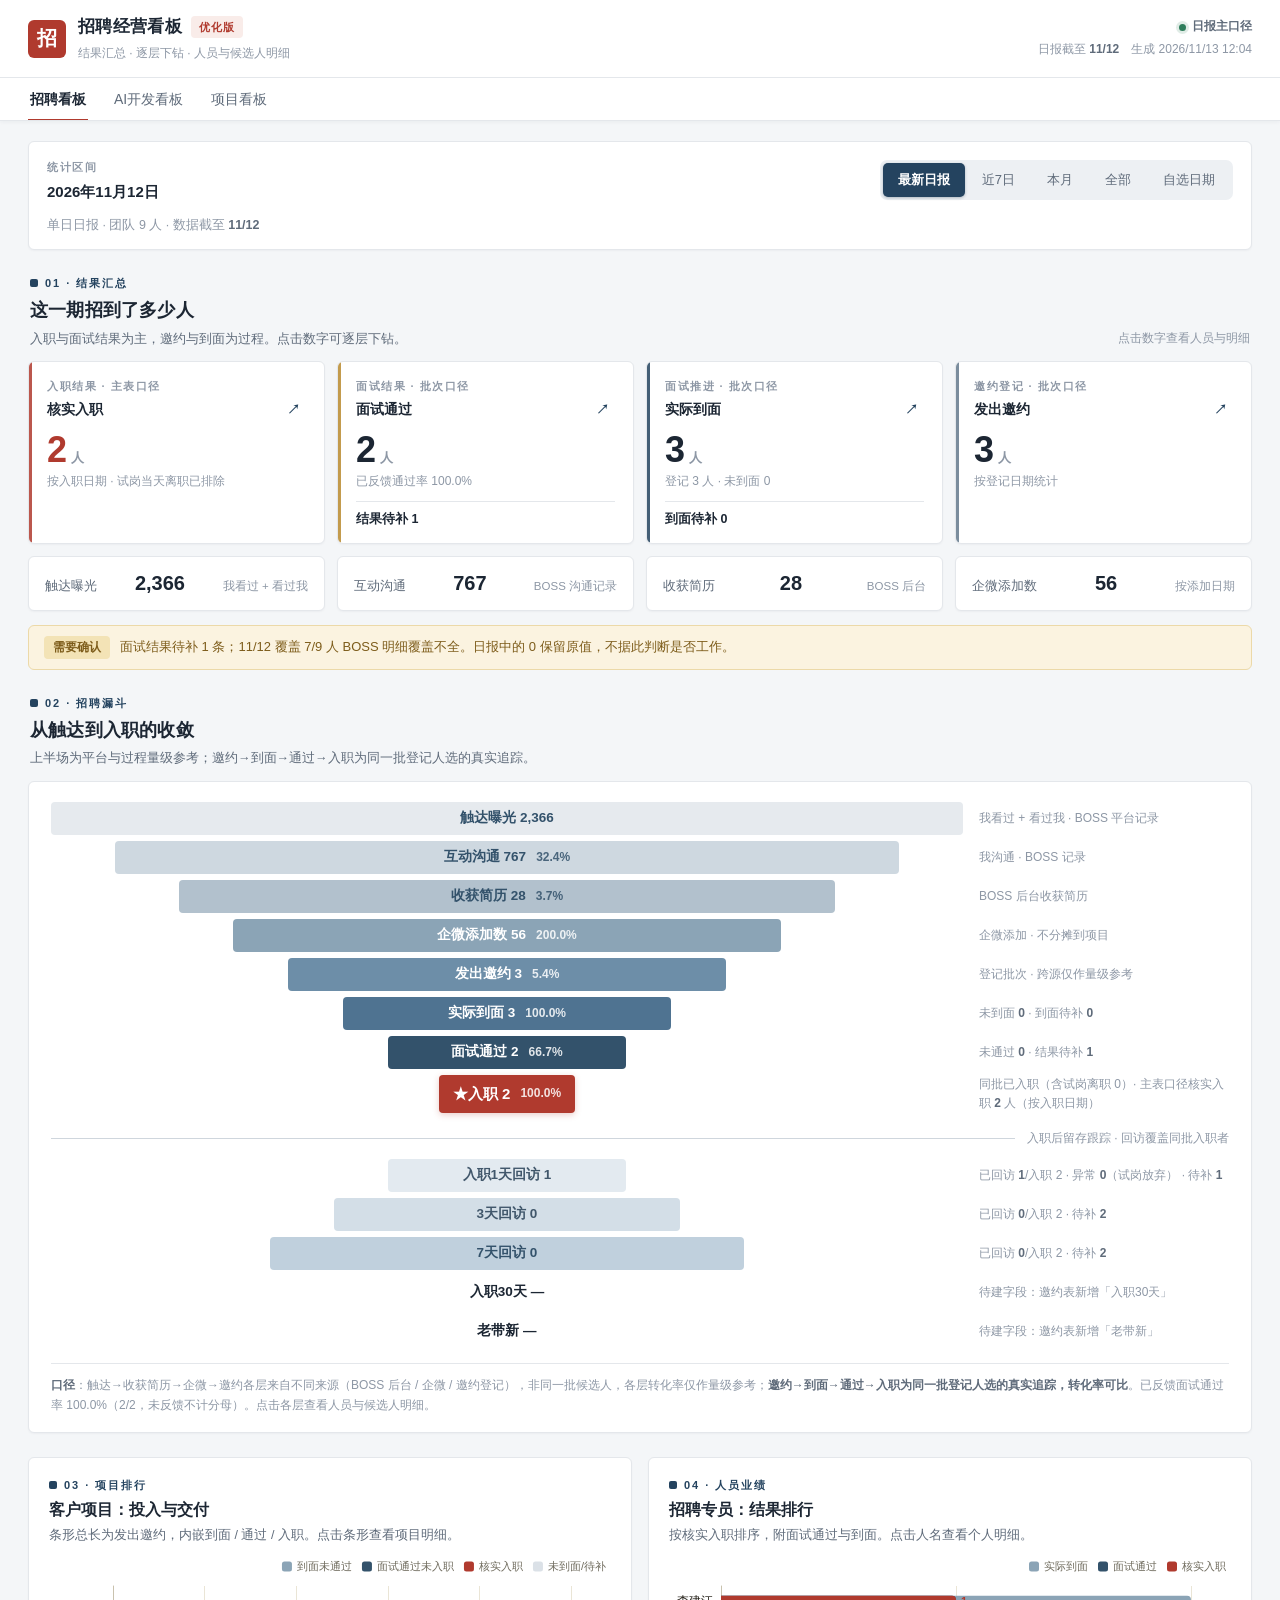
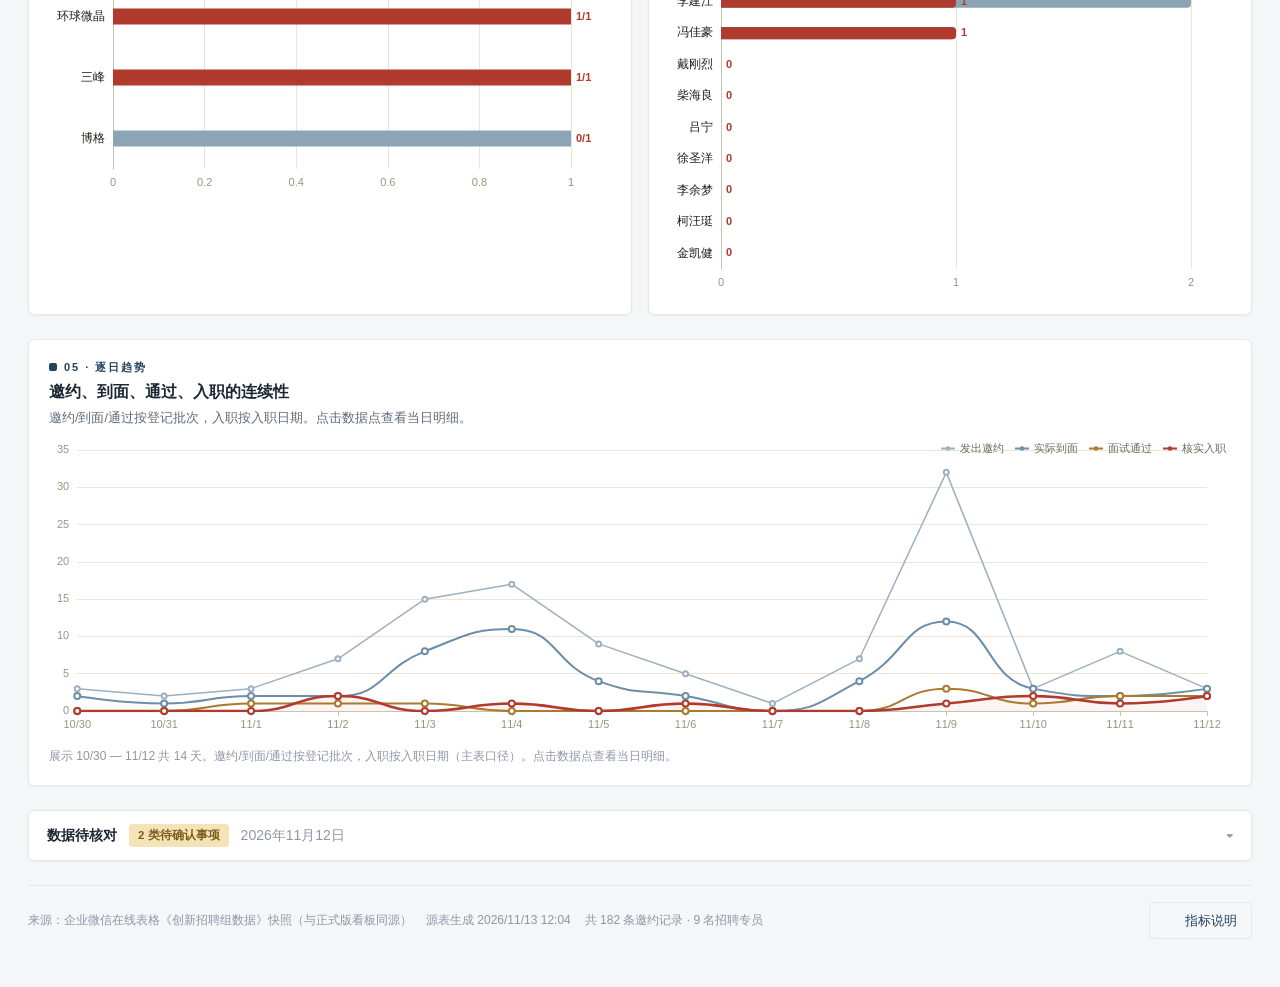
==== index.html @ 17e9a586 "AI开发看板与项目看板接入真实数据源 - AI看板：滴答清单「AI 开发进度」快照（KPI/任务分布/任务树/搜索/详情弹窗） - 项目看板：企微表格《合作项目情况表》快照（KPI/城市分布/计天与跟" ====
<!doctype html>
<html lang="zh-CN">
<head>
  <meta charset="UTF-8" />
  <meta name="viewport" content="width=device-width, initial-scale=1, viewport-fit=cover" />
  <meta name="theme-color" content="#f4f6f8" />
  <meta name="description" content="招聘经营看板（优化版）：老板汇总视图，支持逐层下钻查看人员与候选人明细。" />
  <meta name="robots" content="noindex, nofollow" />
  <title>招聘经营看板 · 优化版</title>
  <link rel="stylesheet" href="./styles.css" />
  <script src="./assets/echarts.min.js"></script>
</head>
<body>
  <div id="load-state" class="load-state" role="status" aria-live="polite">
    <div class="load-mark" aria-hidden="true"><span></span><span></span><span></span></div>
    <strong>正在加载招聘经营看板</strong>
    <span>汇总团队结果 · 支持逐层下钻</span>
  </div>

  <div id="app-shell" hidden>
    <header class="site-header">
      <div class="header-inner">
        <a class="brand" href="#top" aria-label="招聘经营看板">
          <span class="brand-mark" aria-hidden="true">招</span>
          <div class="brand-copy">
            <div class="brand-title-row"><h1>招聘经营看板</h1><span class="version-badge">优化版</span></div>
            <span class="brand-subtitle">结果汇总 · 逐层下钻 · 人员与候选人明细</span>
          </div>
        </a>
        <div class="header-meta">
          <div class="live-label"><span class="live-dot" aria-hidden="true"></span>日报主口径</div>
          <div id="meta-status" class="meta-status"></div>
        </div>
      </div>
      <nav class="page-nav" aria-label="看板切换">
        <div class="page-nav-inner">
          <a class="page-nav-link is-active" href="?page=recruit" data-page="recruit">招聘看板</a>
          <a class="page-nav-link" href="?page=ai" data-page="ai">AI开发看板</a>
          <a class="page-nav-link" href="?page=project" data-page="project">项目看板</a>
        </div>
      </nav>
    </header>

    <main class="dashboard-main" id="top">
      <div id="page-recruit" class="page">
      <section class="date-panel" aria-label="统计日期筛选">
        <div class="date-panel-top">
          <div class="date-summary">
            <span class="field-eyebrow">统计区间</span>
            <div id="date-label" class="date-label" aria-live="polite"></div>
          </div>
          <div class="date-presets" role="group" aria-label="选择统计区间">
            <button type="button" class="preset-button is-active" data-preset="latest" aria-pressed="true">最新日报</button>
            <button type="button" class="preset-button" data-preset="week" aria-pressed="false">近7日</button>
            <button type="button" class="preset-button" data-preset="month" aria-pressed="false">本月</button>
            <button type="button" class="preset-button" data-preset="all" aria-pressed="false">全部</button>
            <button type="button" class="preset-button" data-preset="custom" aria-pressed="false">自选日期</button>
          </div>
        </div>
        <div id="custom-range" class="custom-range" hidden>
          <label class="date-field" for="start-date"><span>开始日期</span><input type="date" id="start-date" /></label>
          <span class="date-range-divider" aria-hidden="true">—</span>
          <label class="date-field" for="end-date"><span>结束日期</span><input type="date" id="end-date" /></label>
          <button type="button" id="apply-range" class="btn btn-primary">查看</button>
          <p id="range-error" class="range-error" role="alert"></p>
        </div>
        <p id="coverage-note" class="coverage-note"></p>
      </section>

      <section class="overview-section" aria-label="核心结果">
        <div class="section-heading">
          <div>
            <div class="section-eyebrow"><span class="section-indicator" aria-hidden="true"></span>01 · 结果汇总</div>
            <h2 class="section-title">这一期招到了多少人</h2>
            <p class="section-subtitle">入职与面试结果为主，邀约与到面为过程。点击数字可逐层下钻。</p>
          </div>
          <span class="section-helper">点击数字查看人员与明细</span>
        </div>
        <div id="kpi-grid" class="kpi-grid" aria-live="polite"></div>
        <div id="process-strip" class="process-strip"></div>
        <div id="coverage-alert" class="coverage-alert" aria-live="polite"></div>
      </section>

      <section class="funnel-section" aria-label="招聘漏斗">
        <div class="section-heading">
          <div>
            <div class="section-eyebrow"><span class="section-indicator" aria-hidden="true"></span>02 · 招聘漏斗</div>
            <h2 class="section-title">从触达到入职的收敛</h2>
            <p class="section-subtitle">上半场为平台与过程量级参考；邀约→到面→通过→入职为同一批登记人选的真实追踪。</p>
          </div>
        </div>
        <div class="surface funnel-surface">
          <div id="funnel" class="funnel"></div>
          <div id="funnel-note" class="funnel-note"></div>
        </div>
      </section>

      <div class="analysis-grid">
        <section class="surface analysis-panel" aria-label="客户项目排行">
          <div class="panel-heading">
            <div>
              <div class="section-eyebrow"><span class="section-indicator" aria-hidden="true"></span>03 · 项目排行</div>
              <h2 class="panel-title">客户项目：投入与交付</h2>
              <p class="section-subtitle">条形总长为发出邀约，内嵌到面 / 通过 / 入职。点击条形查看项目明细。</p>
            </div>
          </div>
          <div id="client-chart" class="chart-box chart-box--tall"></div>
        </section>

        <section class="surface analysis-panel" aria-label="人员业绩排行">
          <div class="panel-heading">
            <div>
              <div class="section-eyebrow"><span class="section-indicator" aria-hidden="true"></span>04 · 人员业绩</div>
              <h2 class="panel-title">招聘专员：结果排行</h2>
              <p class="section-subtitle">按核实入职排序，附面试通过与到面。点击人名查看个人明细。</p>
            </div>
          </div>
          <div id="people-chart" class="chart-box chart-box--tall"></div>
        </section>
      </div>

      <section class="surface trend-panel" aria-label="逐日趋势">
        <div class="panel-heading">
          <div>
            <div class="section-eyebrow"><span class="section-indicator" aria-hidden="true"></span>05 · 逐日趋势</div>
            <h2 class="panel-title">邀约、到面、通过、入职的连续性</h2>
            <p class="section-subtitle">邀约/到面/通过按登记批次，入职按入职日期。点击数据点查看当日明细。</p>
          </div>
        </div>
        <div id="trend-chart" class="chart-box"></div>
        <p id="trend-note" class="source-note trend-note"></p>
      </section>

      <section id="attention" class="attention-panel" aria-label="数据待补与口径提醒"></section>

      <footer class="page-footer">
        <div id="source-footer" class="source-footer"></div>
        <button type="button" id="open-methodology" class="btn btn-quiet methodology-button">
          <svg viewBox="0 0 18 18" aria-hidden="true" fill="none"><circle cx="9" cy="9" r="6.5"/><path d="M9 8v4M9 5.5v.1"/></svg>指标说明
        </button>
      </footer>
      </div>

      <div id="page-ai" class="page" hidden>
        <section class="overview-section" aria-label="AI开发概览">
          <div class="section-heading">
            <div>
              <div class="section-eyebrow"><span class="section-indicator" aria-hidden="true"></span>01 · 开发概览</div>
              <h2 class="section-title">AI 开发任务总览</h2>
              <p class="section-subtitle">数据来自滴答清单「AI 开发进度」文件夹快照，任务状态以滴答清单为准。</p>
            </div>
            <span id="ai-snapshot" class="section-helper"></span>
          </div>
          <div id="ai-kpi" class="kpi-grid"></div>
          <div id="ai-process" class="process-strip"></div>
        </section>

        <section class="surface trend-panel" aria-label="项目任务分布">
          <div class="panel-heading">
            <div>
              <div class="section-eyebrow"><span class="section-indicator" aria-hidden="true"></span>02 · 项目任务分布</div>
              <h2 class="panel-title">各项目未完成与已完成任务</h2>
              <p class="section-subtitle">条形总长为任务数，点击条形可查看该项目任务明细。</p>
            </div>
          </div>
          <div id="ai-chart" class="chart-box"></div>
        </section>

        <section class="trend-panel surface" aria-label="任务看板">
          <div class="panel-heading ai-board-heading">
            <div>
              <div class="section-eyebrow"><span class="section-indicator" aria-hidden="true"></span>03 · 任务看板</div>
              <h2 class="panel-title">任务明细（含子任务与检查项）</h2>
              <p class="section-subtitle">按项目分组展示任务树，已完成任务带勾选标记与完成时间；点击任务查看详情。</p>
            </div>
            <label class="ai-search">
              <span class="field-eyebrow">搜索</span>
              <input type="search" id="ai-search-input" placeholder="搜索任务标题 / 描述…" />
            </label>
          </div>
          <div id="ai-board"></div>
        </section>
      </div>      <div id="page-project" class="page" hidden>
        <section class="overview-section" aria-label="项目总览">
          <div class="section-heading">
            <div>
              <div class="section-eyebrow"><span class="section-indicator" aria-hidden="true"></span>01 · 项目总览</div>
              <h2 class="section-title">合作项目经营总览</h2>
              <p class="section-subtitle">数据来自企微表格《合作项目情况表》快照；点击数字与项目行可查看明细。</p>
            </div>
            <span id="proj-snapshot" class="section-helper"></span>
          </div>
          <div id="proj-kpi" class="kpi-grid"></div>
          <div id="proj-process" class="process-strip"></div>
        </section>

        <div class="analysis-grid">
          <section class="surface analysis-panel" aria-label="城市分布">
            <div class="panel-heading">
              <div>
                <div class="section-eyebrow"><span class="section-indicator" aria-hidden="true"></span>02 · 城市分布</div>
                <h2 class="panel-title">合作项目所在城市</h2>
                <p class="section-subtitle">按正式合作项目统计。</p>
              </div>
            </div>
            <div id="proj-chart" class="chart-box chart-box--tall"></div>
          </section>
          <section class="surface analysis-panel" aria-label="专项项目">
            <div class="panel-heading">
              <div>
                <div class="section-eyebrow"><span class="section-indicator" aria-hidden="true"></span>03 · 专项与跟进</div>
                <h2 class="panel-title">计天项目与跟进项目</h2>
                <p class="section-subtitle">计天项目为按天计费的合作；跟进项目尚未正式确认。</p>
              </div>
            </div>
            <div id="proj-special" class="proj-special"></div>
          </section>
        </div>

        <section class="surface trend-panel" aria-label="项目明细">
          <div class="panel-heading">
            <div>
              <div class="section-eyebrow"><span class="section-indicator" aria-hidden="true"></span>04 · 项目清单</div>
              <h2 class="panel-title">正式合作项目明细</h2>
              <p class="section-subtitle">点击项目行查看亮点、劣势、费用与合作细节。</p>
            </div>
          </div>
          <div id="proj-table"></div>
        </section>
      </div></main>
  </div>

  <dialog id="detail-dialog" class="detail-dialog" aria-labelledby="detail-title" aria-describedby="detail-subtitle">
    <div class="dialog-header">
      <div class="dialog-title-group">
        <div id="detail-kicker" class="detail-kicker"></div>
        <h2 id="detail-title" class="detail-title"></h2>
        <p id="detail-subtitle" class="detail-subtitle"></p>
      </div>
      <button type="button" id="close-detail" class="icon-button close-detail" aria-label="关闭详情">
        <svg viewBox="0 0 24 24" aria-hidden="true" fill="none"><path d="m6 6 12 12M18 6 6 18"/></svg>
      </button>
    </div>
    <div id="detail-body" class="detail-body"></div>
  </dialog>

  <noscript><div class="noscript-notice">请启用浏览器的 JavaScript，以查看招聘数据和切换统计日期。</div></noscript>
  <script type="module" src="./app.js"></script>
</body>
</html>
---- styles.css ----
/* 招聘经营看板 · 优化版 —— 商务看板风：冷灰底 / 白卡 / 藏青主色 / 朱红结果色 */

:root {
  color-scheme: light;
  --bg: #f4f6f8;
  --surface: #ffffff;
  --line: #e4e7eb;
  --line2: #cfd6dd;
  --text: #1c2633;
  --muted: #5f6b7a;
  --faint: #8d97a5;
  --navy: #24435f;
  --navy-deep: #16314b;
  --navy-bg: #eef3f7;
  --red: #b03a2e;
  --red-deep: #8c2f26;
  --red-bg: #f9ece9;
  --amber: #9a6b1f;
  --amber-bg: #fbf3e0;
  --ok: #2e7d5b;
  --radius: 6px;
  --shadow: 0 1px 2px rgba(28, 38, 51, .04);
}

* { box-sizing: border-box; }
[hidden] { display: none !important; }
html { scroll-behavior: smooth; }
body {
  margin: 0;
  background: var(--bg);
  color: var(--text);
  font: 14px/1.65 -apple-system, "Segoe UI", "PingFang SC", "Microsoft YaHei", sans-serif;
  -webkit-font-smoothing: antialiased;
}
button, a, input, select { font: inherit; }
button { cursor: pointer; touch-action: manipulation; }
button:focus-visible, a:focus-visible, input:focus-visible, [tabindex]:focus-visible {
  outline: 2px solid var(--navy);
  outline-offset: 2px;
}
h1, h2, h3 { margin: 0; }
p { margin: 0; }

/* ---------- 加载态 ---------- */
.load-state {
  min-height: 60vh; display: grid; place-content: center;
  text-align: center; gap: 10px; color: var(--muted);
}
.load-state strong { font-size: 16px; color: var(--text); }
.load-mark { display: inline-flex; gap: 6px; justify-content: center; }
.load-mark span {
  width: 7px; height: 7px; border-radius: 50%; background: var(--navy);
  animation: bounce 1.2s infinite ease-in-out;
}
.load-mark span:nth-child(2) { animation-delay: .15s; }
.load-mark span:nth-child(3) { animation-delay: .3s; }
@keyframes bounce { 0%, 60%, 100% { transform: translateY(0); opacity: .35; } 30% { transform: translateY(-5px); opacity: 1; } }
.noscript-notice { padding: 32px; text-align: center; color: var(--muted); }

/* ---------- 顶栏 ---------- */
.site-header {
  background: var(--surface);
  border-bottom: 1px solid var(--line);
  box-shadow: 0 1px 4px rgba(28, 38, 51, .05);
  position: sticky; top: 0; z-index: 20;
}
.header-inner {
  max-width: 1280px; margin: 0 auto; padding: 13px 28px;
  display: flex; align-items: center; justify-content: space-between; gap: 16px; flex-wrap: wrap;
}
.brand { display: flex; align-items: center; gap: 12px; text-decoration: none; color: var(--text); }
.brand-mark {
  display: inline-grid; place-items: center; width: 38px; height: 38px;
  background: var(--red); color: #fff; border-radius: 6px; flex: none;
  font-size: 20px; font-weight: 700; line-height: 1; padding-bottom: 2px;
}
.brand-title-row { display: flex; align-items: center; gap: 9px; }
.brand-title-row h1 { font-size: 17px; font-weight: 650; letter-spacing: .3px; }
.version-badge {
  font-size: 11px; font-weight: 600; color: var(--red);
  background: var(--red-bg); border-radius: 4px; padding: 2px 8px;
  letter-spacing: 1px; white-space: nowrap;
}
.brand-subtitle { font-size: 12px; color: var(--faint); }
.header-meta { display: flex; flex-direction: column; align-items: flex-end; gap: 3px; }
.live-label { font-size: 12px; color: var(--muted); font-weight: 600; display: inline-flex; align-items: center; gap: 6px; }
.live-dot { width: 7px; height: 7px; border-radius: 50%; background: var(--ok); box-shadow: 0 0 0 3px rgba(46, 125, 91, .15); }
.meta-status { font-size: 12px; color: var(--faint); display: flex; gap: 12px; flex-wrap: wrap; justify-content: flex-end; }
.meta-status strong { color: var(--muted); font-weight: 600; }

/* ---------- 主体 ---------- */
.dashboard-main { max-width: 1280px; margin: 0 auto; padding: 20px 28px 48px; }
section { margin-bottom: 24px; }

.section-heading { display: flex; align-items: flex-end; justify-content: space-between; gap: 14px; margin: 0 2px 12px; flex-wrap: wrap; }
.section-eyebrow {
  font-size: 11px; letter-spacing: 2px; color: var(--navy); font-weight: 700;
  display: flex; align-items: center; gap: 7px; margin-bottom: 4px;
}
.section-indicator { width: 8px; height: 8px; border-radius: 2px; background: var(--navy); }
.section-title { font-size: 18px; font-weight: 650; letter-spacing: .2px; }
.panel-title { font-size: 15.5px; font-weight: 650; }
.section-subtitle { font-size: 12.5px; color: var(--muted); margin-top: 3px; }
.section-helper { font-size: 12px; color: var(--faint); white-space: nowrap; }
.surface { background: var(--surface); border: 1px solid var(--line); border-radius: var(--radius); box-shadow: var(--shadow); }
.analysis-grid { display: grid; grid-template-columns: 1fr 1fr; gap: 16px; }
.analysis-panel, .trend-panel { padding: 18px 20px; }
.panel-heading { margin-bottom: 10px; }
.panel-heading .section-eyebrow { margin-bottom: 3px; }

/* ---------- 日期筛选：分段控件 ---------- */
.date-panel {
  background: var(--surface); border: 1px solid var(--line); border-radius: var(--radius);
  box-shadow: var(--shadow); padding: 13px 18px;
}
.date-panel-top { display: flex; align-items: center; justify-content: space-between; gap: 16px; flex-wrap: wrap; }
.field-eyebrow { font-size: 11px; letter-spacing: 1.5px; color: var(--faint); font-weight: 600; }
.date-label { font-size: 15px; font-weight: 650; margin-top: 2px; font-variant-numeric: tabular-nums; }
.date-presets {
  display: flex; gap: 2px; background: #edf0f3; border-radius: 7px; padding: 3px;
}
.preset-button {
  border: 0; background: transparent; color: var(--muted);
  border-radius: 5px; padding: 6px 15px; font-size: 13px; font-weight: 500;
  transition: background .15s ease, color .15s ease, box-shadow .15s ease;
}
.preset-button:hover { color: var(--text); }
.preset-button.is-active {
  background: var(--navy); color: #fff; font-weight: 600;
  box-shadow: 0 1px 3px rgba(22, 49, 75, .3);
}
.custom-range { display: flex; align-items: flex-end; gap: 10px; margin-top: 12px; flex-wrap: wrap; }
.custom-range[hidden] { display: none; }
.date-field { display: flex; flex-direction: column; gap: 4px; font-size: 12px; color: var(--muted); }
.date-field input {
  border: 1px solid var(--line2); border-radius: 4px; padding: 6px 10px;
  background: var(--surface); color: var(--text);
}
.date-field input:focus { border-color: var(--navy); outline: none; }
.date-range-divider { color: var(--faint); padding-bottom: 8px; }
.range-error { color: var(--red); font-size: 12.5px; width: 100%; }
.coverage-note { font-size: 12.5px; color: var(--faint); margin-top: 10px; }
.coverage-note b { color: var(--muted); }

/* ---------- 按钮 ---------- */
.btn {
  display: inline-flex; align-items: center; gap: 6px;
  border-radius: 5px; padding: 7px 14px; font-size: 13px; font-weight: 500;
  border: 1px solid var(--line2); background: var(--surface); color: var(--text);
  transition: border-color .15s ease, color .15s ease, background .15s ease;
}
.btn:hover { border-color: var(--navy); color: var(--navy); }
.btn-primary { background: var(--navy); border-color: var(--navy); color: #fff; }
.btn-primary:hover { background: var(--navy-deep); color: #fff; }
.btn-quiet { border-color: transparent; color: var(--navy); background: transparent; }
.btn-quiet:hover { background: var(--navy-bg); }
.btn svg { width: 15px; height: 15px; }
.methodology-button { border: 1px solid var(--line); }

/* ---------- KPI 结果卡 ---------- */
.kpi-grid { display: grid; grid-template-columns: repeat(4, 1fr); gap: 12px; }
.metric-card {
  background: var(--surface); border: 1px solid var(--line); border-radius: var(--radius);
  box-shadow: var(--shadow); padding: 15px 18px 13px; position: relative; overflow: hidden;
  transition: border-color .15s ease;
}
.metric-card:hover { border-color: var(--line2); }
.metric-card::before {
  content: ""; position: absolute; inset: 0 auto 0 0; width: 3px;
  background: var(--navy); opacity: .85;
}
.metric-card--hire::before { background: var(--red); }
.metric-card--gold::before { background: #b98a2e; }
.metric-card--steel::before { background: #64798c; }
.metric-eyebrow { font-size: 11px; letter-spacing: 1.5px; color: var(--faint); font-weight: 600; }
.metric-label {
  font-size: 13.5px; color: var(--text); font-weight: 600; margin-top: 2px;
  display: flex; align-items: center; justify-content: space-between; gap: 6px;
}
.metric-action {
  border: 0; background: transparent; color: var(--navy); font-size: 13px;
  padding: 2px 6px; border-radius: 4px;
}
.metric-action:hover { background: var(--navy-bg); }
.metric-value {
  display: block; width: 100%; text-align: left; border: 0; background: transparent;
  font-size: 36px; font-weight: 700; line-height: 1.15; color: var(--text);
  letter-spacing: -.5px; padding: 6px 0 0; font-variant-numeric: tabular-nums;
}
.metric-card--hire .metric-value { color: var(--red); }
.metric-unit { font-size: 13px; font-weight: 600; color: var(--faint); margin-left: 4px; letter-spacing: 0; }
.metric-note { font-size: 12px; color: var(--faint); margin-top: 2px; }
.metric-sub {
  font-size: 12.5px; color: var(--muted); margin-top: 9px; padding-top: 7px;
  border-top: 1px solid var(--line);
  display: flex; gap: 10px; flex-wrap: wrap;
}
.metric-sub b { font-weight: 650; color: var(--text); }

/* 过程指标条 */
.process-strip { display: grid; grid-template-columns: repeat(4, 1fr); gap: 12px; margin-top: 12px; }
.process-item {
  border: 1px solid var(--line); background: var(--surface); border-radius: var(--radius);
  padding: 10px 16px; display: flex; align-items: baseline; justify-content: space-between; gap: 8px;
  box-shadow: var(--shadow);
}
.process-label { font-size: 13px; color: var(--muted); font-weight: 500; white-space: nowrap; }
.process-value { font-size: 20px; font-weight: 700; color: var(--text); font-variant-numeric: tabular-nums; }
.process-note { font-size: 11.5px; color: var(--faint); white-space: nowrap; }

.coverage-alert {
  margin-top: 14px; background: var(--amber-bg); border: 1px solid #ecd9a8;
  border-radius: var(--radius); padding: 10px 15px; font-size: 13px; color: #7d5c1a;
  display: flex; gap: 10px; align-items: baseline; flex-wrap: wrap;
}
.coverage-alert[hidden] { display: none; }
.badge {
  display: inline-block; font-size: 11.5px; font-weight: 600;
  border-radius: 4px; padding: 2px 9px; white-space: nowrap;
}
.badge--amber { background: #f3e3b6; color: #7d5c1a; }
.badge--blue { background: var(--navy-bg); color: var(--navy); }
.badge--teal { background: var(--red-bg); color: var(--red); }
.badge--gray { background: #eef1f4; color: var(--muted); }

/* ---------- 漏斗 ---------- */
.funnel-surface { padding: 20px 22px 16px; }
.funnel { display: flex; flex-direction: column; gap: 6px; }
.hg-layer { display: grid; grid-template-columns: 1fr 250px; gap: 16px; align-items: center; }
.hg-bar {
  height: 33px; border-radius: 4px; margin: 0 auto; display: flex; align-items: center;
  justify-content: center; gap: 10px; padding: 0 12px; white-space: nowrap;
  transition: filter .15s ease; border: 0;
}
button.hg-bar:hover { filter: brightness(1.08); }
.hg-bar .bn { font-size: 13.5px; font-weight: 600; }
.hg-bar .bp { font-size: 12px; font-weight: 600; opacity: .85; }
.hg-side { font-size: 12px; color: var(--faint); line-height: 1.55; }
.hg-side b { color: var(--muted); font-weight: 600; }
.hg-waist .hg-bar { height: 38px; box-shadow: 0 2px 6px rgba(176, 58, 46, .25); }
.hg-waist .bn { font-size: 15px; }
.hg-gap { display: flex; align-items: center; gap: 12px; margin: 10px 0 4px; }
.hg-gap .line { flex: 1; height: 1px; background: var(--line2); }
.hg-gap .gt { font-size: 12px; color: var(--faint); white-space: nowrap; }
.hg-shell .hg-bar { background: repeating-linear-gradient(45deg, #f0f3f6, #f0f3f6 8px, #e6ebf0 8px, #e6ebf0 16px); color: var(--faint); }
.funnel-note { font-size: 12px; color: var(--faint); margin-top: 15px; line-height: 1.7; border-top: 1px solid var(--line); padding-top: 11px; }
.funnel-note b { color: var(--muted); }

/* ---------- 图表 ---------- */
.chart-box { width: 100%; height: 300px; }
.chart-box--tall { height: 340px; }
.trend-note { margin-top: 8px; }

/* ---------- 待核事项 ---------- */
.attention-panel details {
  background: var(--surface); border: 1px solid var(--line); border-radius: var(--radius);
  box-shadow: var(--shadow); padding: 0; overflow: hidden;
}
.attention-panel summary {
  list-style: none; display: flex; align-items: center; gap: 12px;
  padding: 13px 18px; cursor: pointer; font-weight: 600; font-size: 14px;
}
.attention-panel summary::-webkit-details-marker { display: none; }
.attention-panel summary::after { content: "▾"; margin-left: auto; color: var(--faint); transition: transform .2s; }
.attention-panel details[open] summary::after { transform: rotate(180deg); }
.attention-content { border-top: 1px solid var(--line); padding: 14px 18px; }
.detail-list { list-style: none; margin: 0; padding: 0; display: flex; flex-direction: column; gap: 10px; }
.detail-list li { display: flex; flex-direction: column; gap: 2px; padding-left: 16px; position: relative; font-size: 13.5px; }
.detail-list li::before { content: ""; position: absolute; left: 2px; top: 8px; width: 6px; height: 6px; border-radius: 50%; background: #b98a2e; }
.detail-list li span { font-size: 12.5px; color: var(--muted); }

/* ---------- 页脚 ---------- */
.page-footer {
  display: flex; align-items: center; justify-content: space-between; gap: 12px;
  flex-wrap: wrap; border-top: 1px solid var(--line); padding-top: 16px;
}
.source-footer { font-size: 12px; color: var(--faint); display: flex; gap: 14px; flex-wrap: wrap; }

/* ---------- 弹窗 ---------- */
.detail-dialog {
  border: 0; border-radius: 10px; padding: 0; width: min(880px, 94vw);
  max-height: 88vh; box-shadow: 0 20px 56px rgba(28, 38, 51, .28);
  overflow: hidden;
}
.detail-dialog::backdrop { background: rgba(18, 26, 36, .45); }
.dialog-header {
  display: flex; align-items: flex-start; justify-content: space-between; gap: 14px;
  padding: 17px 22px 13px; border-bottom: 1px solid var(--line);
  background: var(--surface);
}
.detail-kicker { font-size: 11px; letter-spacing: 1.5px; color: var(--navy); font-weight: 700; margin-bottom: 2px; }
.detail-title { font-size: 18px; font-weight: 650; }
.detail-subtitle { font-size: 12.5px; color: var(--muted); margin-top: 3px; }
.close-detail {
  border: 0; background: transparent; color: var(--faint); border-radius: 6px;
  width: 34px; height: 34px; display: grid; place-items: center; flex: none;
}
.close-detail:hover { background: #eef1f4; color: var(--text); }
.close-detail svg { width: 18px; height: 18px; }
.detail-body { padding: 18px 22px 24px; overflow-y: auto; max-height: calc(88vh - 90px); background: var(--surface); }
.detail-body h3 { font-size: 14px; font-weight: 650; margin: 18px 0 10px; padding-left: 9px; border-left: 3px solid var(--navy); }
.detail-body h3:first-child { margin-top: 0; }
.detail-grid { display: grid; grid-template-columns: repeat(auto-fit, minmax(150px, 1fr)); gap: 10px; }
.detail-stat {
  background: #f7f9fb; border: 1px solid var(--line); border-radius: 6px; padding: 11px 14px;
  display: flex; flex-direction: column; gap: 3px;
}
.stat-label { font-size: 12px; color: var(--muted); }
.stat-value { font-size: 22px; font-weight: 700; color: var(--text); font-variant-numeric: tabular-nums; }
.stat-value.hire-value { color: var(--red); }
.detail-stat small { font-size: 11.5px; color: var(--faint); }

.info-callout {
  background: var(--navy-bg); border: 1px solid #d4e0ea; border-radius: 6px;
  padding: 12px 16px; margin: 14px 0; font-size: 13px;
}
.info-callout strong { color: var(--navy-deep); display: block; margin-bottom: 4px; font-size: 13px; }
.info-callout p { color: #31435a; line-height: 1.7; }
.info-callout + .info-callout { margin-top: 10px; }

/* 表格 */
.detail-table-wrap, .table-wrap { overflow-x: auto; -webkit-overflow-scrolling: touch; border: 1px solid var(--line); border-radius: 6px; }
.detail-table, .data-table { border-collapse: collapse; width: 100%; font-size: 13px; }
.detail-table th, .detail-table td, .data-table th, .data-table td {
  padding: 8px 12px; border-bottom: 1px solid var(--line); text-align: left; white-space: nowrap;
}
.detail-table thead th, .data-table thead th {
  font-size: 12px; color: var(--muted); font-weight: 600;
  background: #f7f9fb;
}
.detail-table tbody tr:last-child td, .data-table tbody tr:last-child td { border-bottom: 0; }
.detail-table tbody tr:hover td, .data-table tbody tr:hover td { background: #f2f6f9; }
.detail-table th[scope="row"], .data-table th[scope="row"] { font-weight: 600; color: var(--text); }
.text-link {
  border: 0; background: transparent; color: var(--navy); padding: 0;
  font-weight: 500; text-decoration: none;
}
.text-link:hover { text-decoration: underline; }
.job-tags { display: flex; gap: 8px; flex-wrap: wrap; margin: 8px 0; }
.empty-state { text-align: center; padding: 28px 16px; color: var(--muted); }
.empty-state strong { display: block; margin-bottom: 6px; color: var(--text); }
.empty-state p { font-size: 13px; }
.source-note { font-size: 12px; color: var(--faint); line-height: 1.7; }
.muted { color: var(--faint); }
.subtle { color: var(--faint); font-weight: 400; }

/* 状态分段条（弹窗内） */
.status-row { margin: 10px 0 14px; }
.status-title { display: flex; align-items: baseline; gap: 8px; font-size: 13.5px; margin-bottom: 6px; }
.status-title .muted { font-size: 12px; }
.status-track { display: flex; height: 11px; border-radius: 5px; overflow: hidden; background: #eef1f4; }
.status-segment { height: 100%; transition: width .3s ease; }
.status-segment--empty { background: #eef1f4; }
.legend { display: flex; gap: 14px; flex-wrap: wrap; margin-top: 7px; }
.legend-item { display: inline-flex; align-items: center; gap: 6px; font-size: 12px; color: var(--muted); }
.legend-item .dot { width: 9px; height: 9px; border-radius: 2px; flex: none; }
.legend-item strong { color: var(--text); font-variant-numeric: tabular-nums; }

/* ---------- AI 开发看板 ---------- */
.ai-board-heading { display: flex; align-items: flex-end; justify-content: space-between; gap: 14px; flex-wrap: wrap; }
.ai-search { display: flex; flex-direction: column; gap: 4px; font-size: 11px; color: var(--faint); font-weight: 600; letter-spacing: 1.5px; }
.ai-search input {
  border: 1px solid var(--line2); border-radius: 5px; padding: 7px 12px;
  background: var(--surface); color: var(--text); font-weight: 400; letter-spacing: 0;
  min-width: 220px;
}
.ai-search input:focus { border-color: var(--navy); outline: none; }
.ai-project-card { border: 1px solid var(--line); border-radius: var(--radius); background: var(--surface); padding: 0 0 6px; margin-bottom: 14px; }
.ai-project-card .ai-project-head {
  display: flex; align-items: baseline; justify-content: space-between; gap: 12px;
  padding: 13px 18px 10px; border-bottom: 1px solid var(--line); flex-wrap: wrap;
}
.ai-project-head h3 { font-size: 15px; font-weight: 650; }
.ai-project-meta { font-size: 12px; color: var(--faint); font-variant-numeric: tabular-nums; }
.ai-task-row { padding-left: calc(14px + var(--depth, 0) * 26px); }
.ai-children { border-left: 1px solid var(--line); margin-left: calc(20px + var(--depth, 0) * 26px); }
.ai-task-open {
  display: flex; align-items: flex-start; gap: 10px; width: 100%;
  border: 0; background: transparent; padding: 8px 14px 8px 8px; border-radius: 5px;
  text-align: left; transition: background .15s ease;
}
.ai-task-open:hover { background: #f2f6f9; }
.ai-dot { width: 9px; height: 9px; border-radius: 50%; flex: none; margin-top: 6px; }
.ai-task-copy { display: flex; align-items: baseline; gap: 10px; flex-wrap: wrap; min-width: 0; }
.ai-task-title { font-size: 13.5px; font-weight: 500; color: var(--text); }
.is-done .ai-task-title { text-decoration: line-through; color: var(--faint); }
.ai-task-status { font-size: 11.5px; color: var(--faint); white-space: nowrap; }
.ai-task-status--live { color: var(--muted); }
.ai-task-description { font-size: 12px; color: var(--faint); overflow: hidden; text-overflow: ellipsis; white-space: nowrap; max-width: 420px; }
.ai-task-date { font-size: 12px; color: var(--muted); font-variant-numeric: tabular-nums; white-space: nowrap; }
.ai-task-items { font-size: 12px; color: var(--faint); white-space: nowrap; }

/* ---------- 项目看板 ---------- */
.proj-special { display: flex; flex-direction: column; gap: 16px; }
.proj-special-block { border: 1px solid var(--line); border-radius: var(--radius); padding: 12px 16px; }
.proj-special-block h3 { font-size: 14px; font-weight: 650; margin: 0 0 10px; display: flex; align-items: center; gap: 10px; }
.proj-special-block .detail-list li { font-size: 13px; }
.proj-row { cursor: pointer; }

/* ---------- 页面切换导航 ---------- */
.page-nav { border-top: 1px solid var(--line); background: var(--surface); }
.page-nav-inner {
  max-width: 1280px; margin: 0 auto; padding: 0 28px;
  display: flex; gap: 24px; overflow-x: auto; scrollbar-width: none;
}
.page-nav-inner::-webkit-scrollbar { display: none; }
.page-nav-link {
  display: inline-block; padding: 10px 2px 8px; margin-bottom: -1px;
  color: var(--muted); text-decoration: none; font-size: 14px; font-weight: 500;
  border-bottom: 2px solid transparent; white-space: nowrap;
  transition: color .15s ease;
}
.page-nav-link:hover { color: var(--text); }
.page-nav-link.is-active { color: var(--text); font-weight: 650; border-bottom-color: var(--red); }
.chart-box .empty-state { display: grid; place-content: center; height: 100%; }
.info-callout code {
  font-family: ui-monospace, Consolas, monospace; font-size: 12.5px;
  background: #e3ebf1; border-radius: 3px; padding: 1px 5px; color: var(--navy-deep);
}

/* ---------- 响应式 ---------- */
@media (max-width: 960px) {
  .kpi-grid, .process-strip { grid-template-columns: repeat(2, 1fr); }
  .analysis-grid { grid-template-columns: 1fr; }
  .hg-layer { grid-template-columns: 1fr; gap: 3px; }
  .hg-side { padding-left: 4px; }
  .metric-value { font-size: 30px; }
}
@media (max-width: 560px) {
  .header-inner, .dashboard-main { padding-left: 14px; padding-right: 14px; }
  .kpi-grid, .process-strip { grid-template-columns: 1fr; }
  .date-panel-top { flex-direction: column; align-items: flex-start; }
  .metric-value { font-size: 28px; }
  .detail-dialog { width: 96vw; }
}
@media (prefers-reduced-motion: reduce) {
  * { animation: none !important; transition: none !important; }
  html { scroll-behavior: auto; }
}
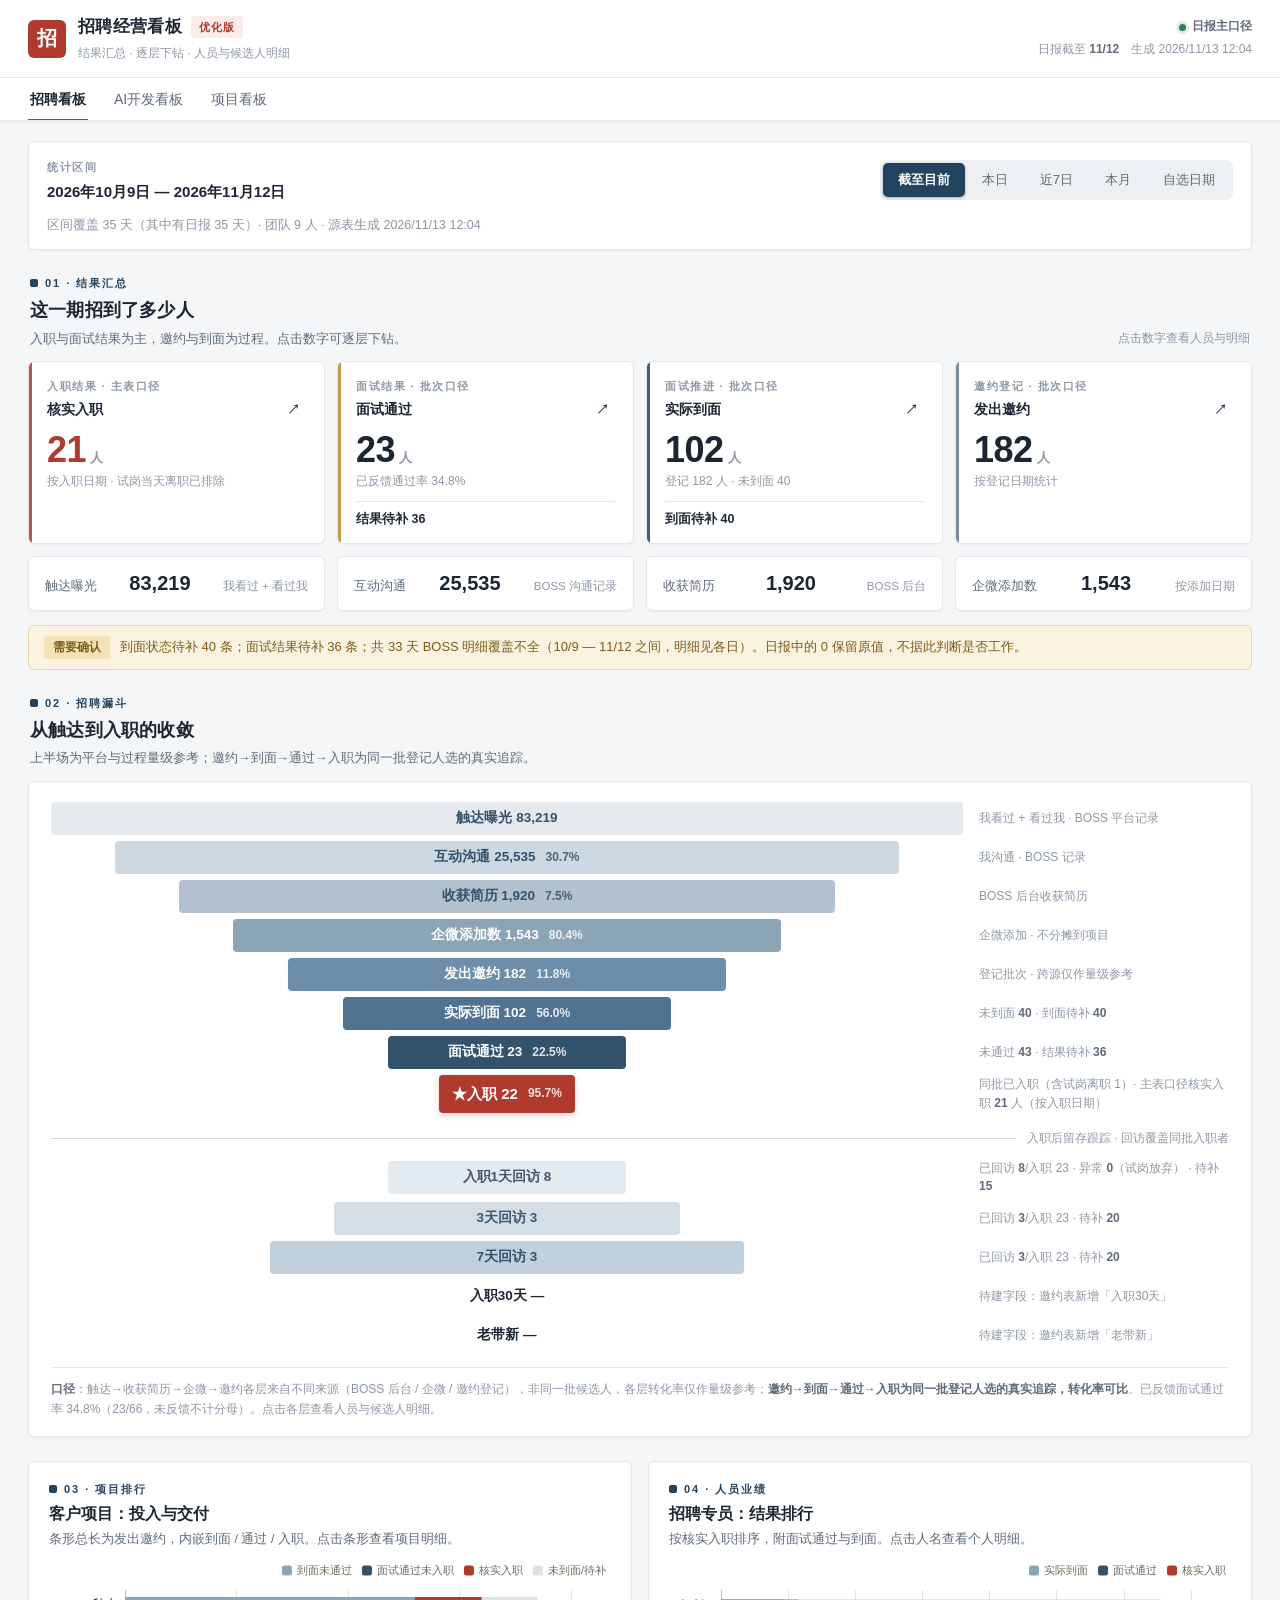
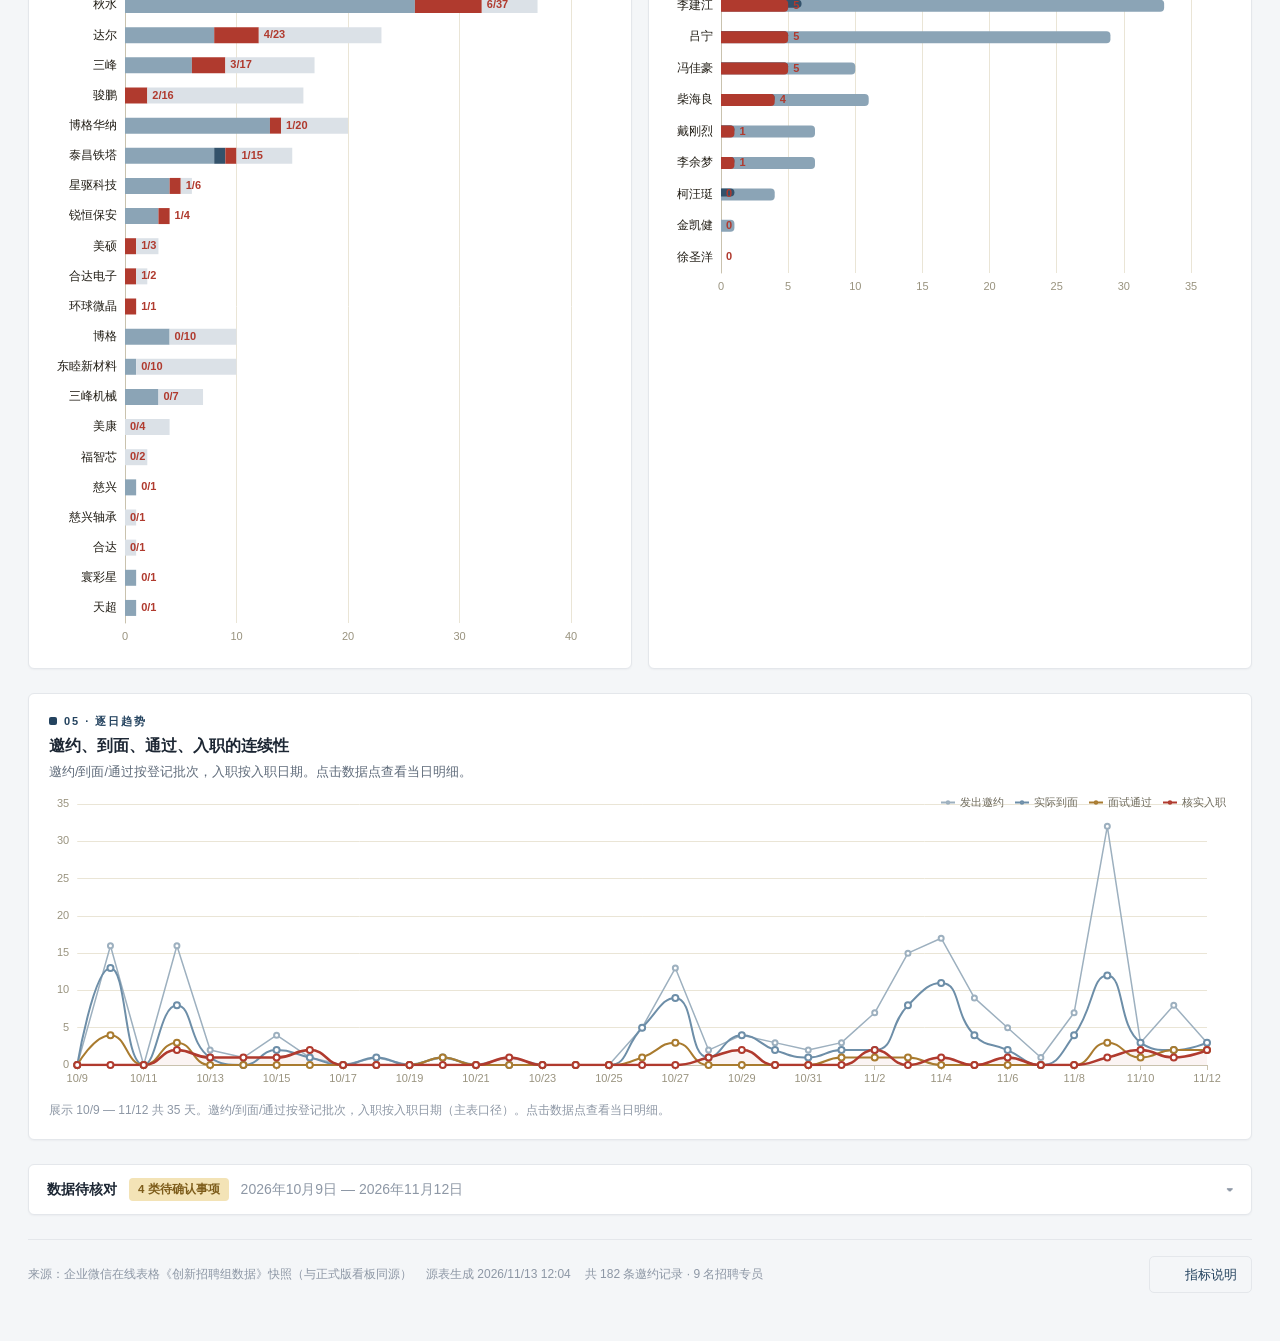
==== commit 061eb1c6: "日期筛选调整：截至目前(全部)设为默认第一项 - 「全部」更名为「截至目前」并置于第一位，无 URL 参数时默认选中 - 「最新日报」更名为「本日」 - 顺序：截至目前 / 本日 / 近7日 / 本月" ====
--- a/index.html
+++ b/index.html
@@ -1,146 +1,146 @@
-<!doctype html>
-<html lang="zh-CN">
-<head>
-  <meta charset="UTF-8" />
-  <meta name="viewport" content="width=device-width, initial-scale=1, viewport-fit=cover" />
-  <meta name="theme-color" content="#f4f6f8" />
-  <meta name="description" content="招聘经营看板（优化版）：老板汇总视图，支持逐层下钻查看人员与候选人明细。" />
-  <meta name="robots" content="noindex, nofollow" />
-  <title>招聘经营看板 · 优化版</title>
-  <link rel="stylesheet" href="./styles.css" />
-  <script src="./assets/echarts.min.js"></script>
-</head>
-<body>
-  <div id="load-state" class="load-state" role="status" aria-live="polite">
-    <div class="load-mark" aria-hidden="true"><span></span><span></span><span></span></div>
-    <strong>正在加载招聘经营看板</strong>
-    <span>汇总团队结果 · 支持逐层下钻</span>
-  </div>
-
-  <div id="app-shell" hidden>
-    <header class="site-header">
-      <div class="header-inner">
-        <a class="brand" href="#top" aria-label="招聘经营看板">
-          <span class="brand-mark" aria-hidden="true">招</span>
-          <div class="brand-copy">
-            <div class="brand-title-row"><h1>招聘经营看板</h1><span class="version-badge">优化版</span></div>
-            <span class="brand-subtitle">结果汇总 · 逐层下钻 · 人员与候选人明细</span>
-          </div>
-        </a>
-        <div class="header-meta">
-          <div class="live-label"><span class="live-dot" aria-hidden="true"></span>日报主口径</div>
-          <div id="meta-status" class="meta-status"></div>
-        </div>
-      </div>
-      <nav class="page-nav" aria-label="看板切换">
-        <div class="page-nav-inner">
-          <a class="page-nav-link is-active" href="?page=recruit" data-page="recruit">招聘看板</a>
-          <a class="page-nav-link" href="?page=ai" data-page="ai">AI开发看板</a>
-          <a class="page-nav-link" href="?page=project" data-page="project">项目看板</a>
-        </div>
-      </nav>
-    </header>
-
-    <main class="dashboard-main" id="top">
-      <div id="page-recruit" class="page">
-      <section class="date-panel" aria-label="统计日期筛选">
-        <div class="date-panel-top">
-          <div class="date-summary">
-            <span class="field-eyebrow">统计区间</span>
-            <div id="date-label" class="date-label" aria-live="polite"></div>
-          </div>
-          <div class="date-presets" role="group" aria-label="选择统计区间">
-            <button type="button" class="preset-button is-active" data-preset="latest" aria-pressed="true">最新日报</button>
-            <button type="button" class="preset-button" data-preset="week" aria-pressed="false">近7日</button>
-            <button type="button" class="preset-button" data-preset="month" aria-pressed="false">本月</button>
-            <button type="button" class="preset-button" data-preset="all" aria-pressed="false">全部</button>
-            <button type="button" class="preset-button" data-preset="custom" aria-pressed="false">自选日期</button>
-          </div>
-        </div>
-        <div id="custom-range" class="custom-range" hidden>
-          <label class="date-field" for="start-date"><span>开始日期</span><input type="date" id="start-date" /></label>
-          <span class="date-range-divider" aria-hidden="true">—</span>
-          <label class="date-field" for="end-date"><span>结束日期</span><input type="date" id="end-date" /></label>
-          <button type="button" id="apply-range" class="btn btn-primary">查看</button>
-          <p id="range-error" class="range-error" role="alert"></p>
-        </div>
-        <p id="coverage-note" class="coverage-note"></p>
-      </section>
-
-      <section class="overview-section" aria-label="核心结果">
-        <div class="section-heading">
-          <div>
-            <div class="section-eyebrow"><span class="section-indicator" aria-hidden="true"></span>01 · 结果汇总</div>
-            <h2 class="section-title">这一期招到了多少人</h2>
-            <p class="section-subtitle">入职与面试结果为主，邀约与到面为过程。点击数字可逐层下钻。</p>
-          </div>
-          <span class="section-helper">点击数字查看人员与明细</span>
-        </div>
-        <div id="kpi-grid" class="kpi-grid" aria-live="polite"></div>
-        <div id="process-strip" class="process-strip"></div>
-        <div id="coverage-alert" class="coverage-alert" aria-live="polite"></div>
-      </section>
-
-      <section class="funnel-section" aria-label="招聘漏斗">
-        <div class="section-heading">
-          <div>
-            <div class="section-eyebrow"><span class="section-indicator" aria-hidden="true"></span>02 · 招聘漏斗</div>
-            <h2 class="section-title">从触达到入职的收敛</h2>
-            <p class="section-subtitle">上半场为平台与过程量级参考；邀约→到面→通过→入职为同一批登记人选的真实追踪。</p>
-          </div>
-        </div>
-        <div class="surface funnel-surface">
-          <div id="funnel" class="funnel"></div>
-          <div id="funnel-note" class="funnel-note"></div>
-        </div>
-      </section>
-
-      <div class="analysis-grid">
-        <section class="surface analysis-panel" aria-label="客户项目排行">
-          <div class="panel-heading">
-            <div>
-              <div class="section-eyebrow"><span class="section-indicator" aria-hidden="true"></span>03 · 项目排行</div>
-              <h2 class="panel-title">客户项目：投入与交付</h2>
-              <p class="section-subtitle">条形总长为发出邀约，内嵌到面 / 通过 / 入职。点击条形查看项目明细。</p>
-            </div>
-          </div>
-          <div id="client-chart" class="chart-box chart-box--tall"></div>
-        </section>
-
-        <section class="surface analysis-panel" aria-label="人员业绩排行">
-          <div class="panel-heading">
-            <div>
-              <div class="section-eyebrow"><span class="section-indicator" aria-hidden="true"></span>04 · 人员业绩</div>
-              <h2 class="panel-title">招聘专员：结果排行</h2>
-              <p class="section-subtitle">按核实入职排序，附面试通过与到面。点击人名查看个人明细。</p>
-            </div>
-          </div>
-          <div id="people-chart" class="chart-box chart-box--tall"></div>
-        </section>
-      </div>
-
-      <section class="surface trend-panel" aria-label="逐日趋势">
-        <div class="panel-heading">
-          <div>
-            <div class="section-eyebrow"><span class="section-indicator" aria-hidden="true"></span>05 · 逐日趋势</div>
-            <h2 class="panel-title">邀约、到面、通过、入职的连续性</h2>
-            <p class="section-subtitle">邀约/到面/通过按登记批次，入职按入职日期。点击数据点查看当日明细。</p>
-          </div>
-        </div>
-        <div id="trend-chart" class="chart-box"></div>
-        <p id="trend-note" class="source-note trend-note"></p>
-      </section>
-
-      <section id="attention" class="attention-panel" aria-label="数据待补与口径提醒"></section>
-
-      <footer class="page-footer">
-        <div id="source-footer" class="source-footer"></div>
-        <button type="button" id="open-methodology" class="btn btn-quiet methodology-button">
-          <svg viewBox="0 0 18 18" aria-hidden="true" fill="none"><circle cx="9" cy="9" r="6.5"/><path d="M9 8v4M9 5.5v.1"/></svg>指标说明
-        </button>
-      </footer>
-      </div>
-
+<!doctype html>
+<html lang="zh-CN">
+<head>
+  <meta charset="UTF-8" />
+  <meta name="viewport" content="width=device-width, initial-scale=1, viewport-fit=cover" />
+  <meta name="theme-color" content="#f4f6f8" />
+  <meta name="description" content="招聘经营看板（优化版）：老板汇总视图，支持逐层下钻查看人员与候选人明细。" />
+  <meta name="robots" content="noindex, nofollow" />
+  <title>招聘经营看板 · 优化版</title>
+  <link rel="stylesheet" href="./styles.css" />
+  <script src="./assets/echarts.min.js"></script>
+</head>
+<body>
+  <div id="load-state" class="load-state" role="status" aria-live="polite">
+    <div class="load-mark" aria-hidden="true"><span></span><span></span><span></span></div>
+    <strong>正在加载招聘经营看板</strong>
+    <span>汇总团队结果 · 支持逐层下钻</span>
+  </div>
+
+  <div id="app-shell" hidden>
+    <header class="site-header">
+      <div class="header-inner">
+        <a class="brand" href="#top" aria-label="招聘经营看板">
+          <span class="brand-mark" aria-hidden="true">招</span>
+          <div class="brand-copy">
+            <div class="brand-title-row"><h1>招聘经营看板</h1><span class="version-badge">优化版</span></div>
+            <span class="brand-subtitle">结果汇总 · 逐层下钻 · 人员与候选人明细</span>
+          </div>
+        </a>
+        <div class="header-meta">
+          <div class="live-label"><span class="live-dot" aria-hidden="true"></span>日报主口径</div>
+          <div id="meta-status" class="meta-status"></div>
+        </div>
+      </div>
+      <nav class="page-nav" aria-label="看板切换">
+        <div class="page-nav-inner">
+          <a class="page-nav-link is-active" href="?page=recruit" data-page="recruit">招聘看板</a>
+          <a class="page-nav-link" href="?page=ai" data-page="ai">AI开发看板</a>
+          <a class="page-nav-link" href="?page=project" data-page="project">项目看板</a>
+        </div>
+      </nav>
+    </header>
+
+    <main class="dashboard-main" id="top">
+      <div id="page-recruit" class="page">
+      <section class="date-panel" aria-label="统计日期筛选">
+        <div class="date-panel-top">
+          <div class="date-summary">
+            <span class="field-eyebrow">统计区间</span>
+            <div id="date-label" class="date-label" aria-live="polite"></div>
+          </div>
+          <div class="date-presets" role="group" aria-label="选择统计区间">
+            <button type="button" class="preset-button is-active" data-preset="all" aria-pressed="true">截至目前</button>
+            <button type="button" class="preset-button" data-preset="latest" aria-pressed="false">本日</button>
+            <button type="button" class="preset-button" data-preset="week" aria-pressed="false">近7日</button>
+            <button type="button" class="preset-button" data-preset="month" aria-pressed="false">本月</button>
+            <button type="button" class="preset-button" data-preset="custom" aria-pressed="false">自选日期</button>
+          </div>
+        </div>
+        <div id="custom-range" class="custom-range" hidden>
+          <label class="date-field" for="start-date"><span>开始日期</span><input type="date" id="start-date" /></label>
+          <span class="date-range-divider" aria-hidden="true">—</span>
+          <label class="date-field" for="end-date"><span>结束日期</span><input type="date" id="end-date" /></label>
+          <button type="button" id="apply-range" class="btn btn-primary">查看</button>
+          <p id="range-error" class="range-error" role="alert"></p>
+        </div>
+        <p id="coverage-note" class="coverage-note"></p>
+      </section>
+
+      <section class="overview-section" aria-label="核心结果">
+        <div class="section-heading">
+          <div>
+            <div class="section-eyebrow"><span class="section-indicator" aria-hidden="true"></span>01 · 结果汇总</div>
+            <h2 class="section-title">这一期招到了多少人</h2>
+            <p class="section-subtitle">入职与面试结果为主，邀约与到面为过程。点击数字可逐层下钻。</p>
+          </div>
+          <span class="section-helper">点击数字查看人员与明细</span>
+        </div>
+        <div id="kpi-grid" class="kpi-grid" aria-live="polite"></div>
+        <div id="process-strip" class="process-strip"></div>
+        <div id="coverage-alert" class="coverage-alert" aria-live="polite"></div>
+      </section>
+
+      <section class="funnel-section" aria-label="招聘漏斗">
+        <div class="section-heading">
+          <div>
+            <div class="section-eyebrow"><span class="section-indicator" aria-hidden="true"></span>02 · 招聘漏斗</div>
+            <h2 class="section-title">从触达到入职的收敛</h2>
+            <p class="section-subtitle">上半场为平台与过程量级参考；邀约→到面→通过→入职为同一批登记人选的真实追踪。</p>
+          </div>
+        </div>
+        <div class="surface funnel-surface">
+          <div id="funnel" class="funnel"></div>
+          <div id="funnel-note" class="funnel-note"></div>
+        </div>
+      </section>
+
+      <div class="analysis-grid">
+        <section class="surface analysis-panel" aria-label="客户项目排行">
+          <div class="panel-heading">
+            <div>
+              <div class="section-eyebrow"><span class="section-indicator" aria-hidden="true"></span>03 · 项目排行</div>
+              <h2 class="panel-title">客户项目：投入与交付</h2>
+              <p class="section-subtitle">条形总长为发出邀约，内嵌到面 / 通过 / 入职。点击条形查看项目明细。</p>
+            </div>
+          </div>
+          <div id="client-chart" class="chart-box chart-box--tall"></div>
+        </section>
+
+        <section class="surface analysis-panel" aria-label="人员业绩排行">
+          <div class="panel-heading">
+            <div>
+              <div class="section-eyebrow"><span class="section-indicator" aria-hidden="true"></span>04 · 人员业绩</div>
+              <h2 class="panel-title">招聘专员：结果排行</h2>
+              <p class="section-subtitle">按核实入职排序，附面试通过与到面。点击人名查看个人明细。</p>
+            </div>
+          </div>
+          <div id="people-chart" class="chart-box chart-box--tall"></div>
+        </section>
+      </div>
+
+      <section class="surface trend-panel" aria-label="逐日趋势">
+        <div class="panel-heading">
+          <div>
+            <div class="section-eyebrow"><span class="section-indicator" aria-hidden="true"></span>05 · 逐日趋势</div>
+            <h2 class="panel-title">邀约、到面、通过、入职的连续性</h2>
+            <p class="section-subtitle">邀约/到面/通过按登记批次，入职按入职日期。点击数据点查看当日明细。</p>
+          </div>
+        </div>
+        <div id="trend-chart" class="chart-box"></div>
+        <p id="trend-note" class="source-note trend-note"></p>
+      </section>
+
+      <section id="attention" class="attention-panel" aria-label="数据待补与口径提醒"></section>
+
+      <footer class="page-footer">
+        <div id="source-footer" class="source-footer"></div>
+        <button type="button" id="open-methodology" class="btn btn-quiet methodology-button">
+          <svg viewBox="0 0 18 18" aria-hidden="true" fill="none"><circle cx="9" cy="9" r="6.5"/><path d="M9 8v4M9 5.5v.1"/></svg>指标说明
+        </button>
+      </footer>
+      </div>
+
       <div id="page-ai" class="page" hidden>
         <section class="overview-section" aria-label="AI开发概览">
           <div class="section-heading">
@@ -227,24 +227,24 @@
           </div>
           <div id="proj-table"></div>
         </section>
-      </div></main>
-  </div>
-
-  <dialog id="detail-dialog" class="detail-dialog" aria-labelledby="detail-title" aria-describedby="detail-subtitle">
-    <div class="dialog-header">
-      <div class="dialog-title-group">
-        <div id="detail-kicker" class="detail-kicker"></div>
-        <h2 id="detail-title" class="detail-title"></h2>
-        <p id="detail-subtitle" class="detail-subtitle"></p>
-      </div>
-      <button type="button" id="close-detail" class="icon-button close-detail" aria-label="关闭详情">
-        <svg viewBox="0 0 24 24" aria-hidden="true" fill="none"><path d="m6 6 12 12M18 6 6 18"/></svg>
-      </button>
-    </div>
-    <div id="detail-body" class="detail-body"></div>
-  </dialog>
-
-  <noscript><div class="noscript-notice">请启用浏览器的 JavaScript，以查看招聘数据和切换统计日期。</div></noscript>
-  <script type="module" src="./app.js"></script>
-</body>
-</html>
+      </div></main>
+  </div>
+
+  <dialog id="detail-dialog" class="detail-dialog" aria-labelledby="detail-title" aria-describedby="detail-subtitle">
+    <div class="dialog-header">
+      <div class="dialog-title-group">
+        <div id="detail-kicker" class="detail-kicker"></div>
+        <h2 id="detail-title" class="detail-title"></h2>
+        <p id="detail-subtitle" class="detail-subtitle"></p>
+      </div>
+      <button type="button" id="close-detail" class="icon-button close-detail" aria-label="关闭详情">
+        <svg viewBox="0 0 24 24" aria-hidden="true" fill="none"><path d="m6 6 12 12M18 6 6 18"/></svg>
+      </button>
+    </div>
+    <div id="detail-body" class="detail-body"></div>
+  </dialog>
+
+  <noscript><div class="noscript-notice">请启用浏览器的 JavaScript，以查看招聘数据和切换统计日期。</div></noscript>
+  <script type="module" src="./app.js"></script>
+</body>
+</html>
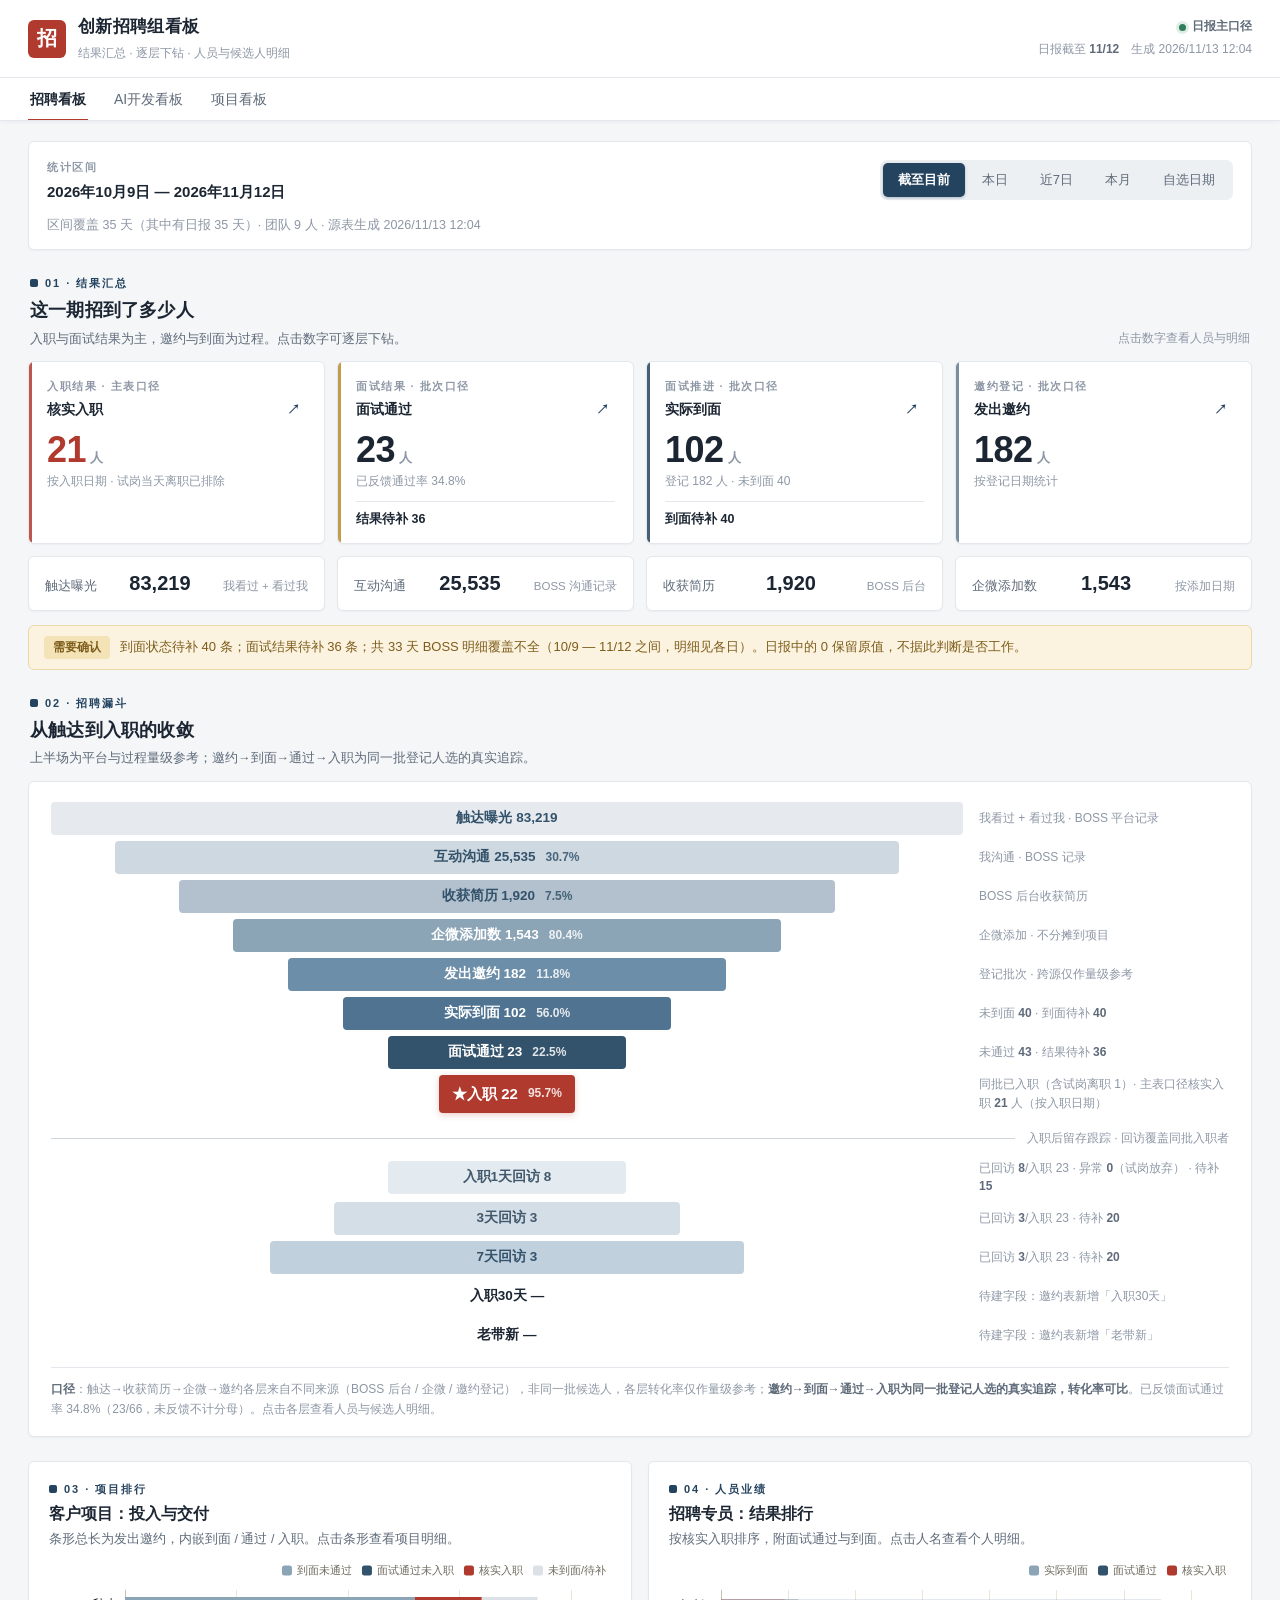
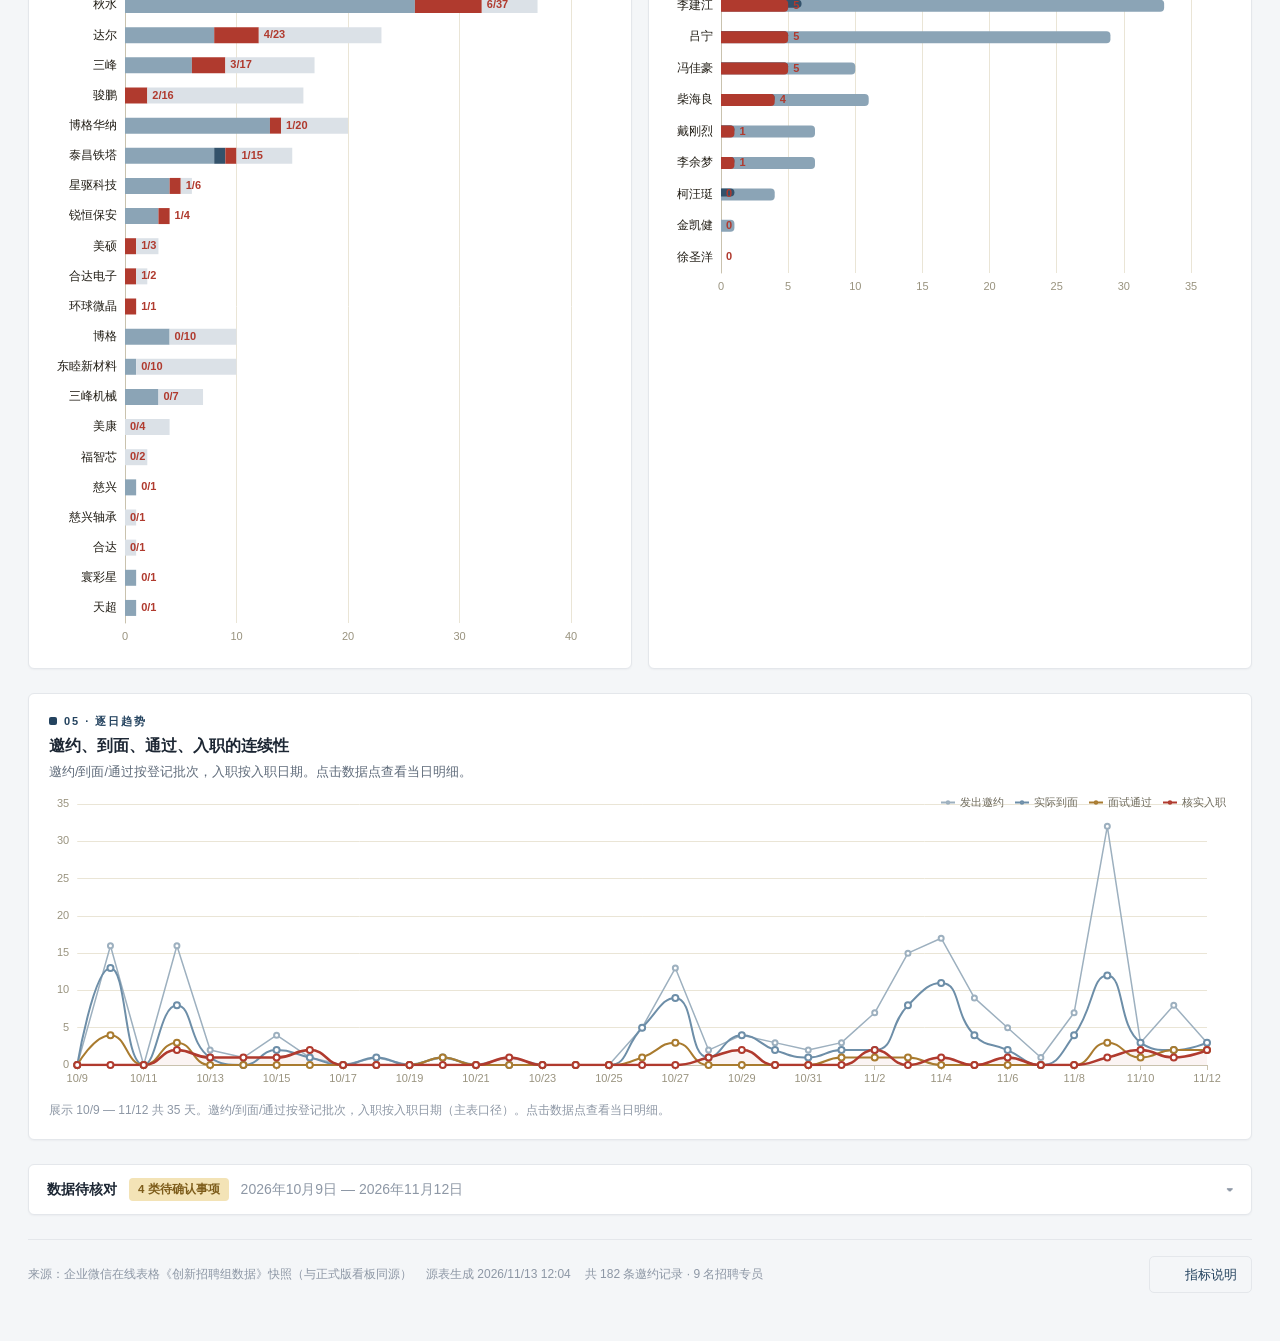
==== commit 0337085d: "标题更名：创新招聘组看板 - 页面 title / 报头 / meta / 加载态统一改为「创新招聘组看板」，移除「优化版」徽标" ====
--- a/index.html
+++ b/index.html
@@ -4,26 +4,26 @@
   <meta charset="UTF-8" />
   <meta name="viewport" content="width=device-width, initial-scale=1, viewport-fit=cover" />
   <meta name="theme-color" content="#f4f6f8" />
-  <meta name="description" content="招聘经营看板（优化版）：老板汇总视图，支持逐层下钻查看人员与候选人明细。" />
+  <meta name="description" content="创新招聘组看板：老板汇总视图，支持逐层下钻查看人员与候选人明细。" />
   <meta name="robots" content="noindex, nofollow" />
-  <title>招聘经营看板 · 优化版</title>
+  <title>创新招聘组看板</title>
   <link rel="stylesheet" href="./styles.css" />
   <script src="./assets/echarts.min.js"></script>
 </head>
 <body>
   <div id="load-state" class="load-state" role="status" aria-live="polite">
     <div class="load-mark" aria-hidden="true"><span></span><span></span><span></span></div>
-    <strong>正在加载招聘经营看板</strong>
+    <strong>正在加载创新招聘组看板</strong>
     <span>汇总团队结果 · 支持逐层下钻</span>
   </div>
 
   <div id="app-shell" hidden>
     <header class="site-header">
       <div class="header-inner">
-        <a class="brand" href="#top" aria-label="招聘经营看板">
+        <a class="brand" href="#top" aria-label="创新招聘组看板">
           <span class="brand-mark" aria-hidden="true">招</span>
           <div class="brand-copy">
-            <div class="brand-title-row"><h1>招聘经营看板</h1><span class="version-badge">优化版</span></div>
+            <div class="brand-title-row"><h1>创新招聘组看板</h1></div>
             <span class="brand-subtitle">结果汇总 · 逐层下钻 · 人员与候选人明细</span>
           </div>
         </a>
--- a/styles.css
+++ b/styles.css
@@ -76,11 +76,6 @@
 }
 .brand-title-row { display: flex; align-items: center; gap: 9px; }
 .brand-title-row h1 { font-size: 17px; font-weight: 650; letter-spacing: .3px; }
-.version-badge {
-  font-size: 11px; font-weight: 600; color: var(--red);
-  background: var(--red-bg); border-radius: 4px; padding: 2px 8px;
-  letter-spacing: 1px; white-space: nowrap;
-}
 .brand-subtitle { font-size: 12px; color: var(--faint); }
 .header-meta { display: flex; flex-direction: column; align-items: flex-end; gap: 3px; }
 .live-label { font-size: 12px; color: var(--muted); font-weight: 600; display: inline-flex; align-items: center; gap: 6px; }
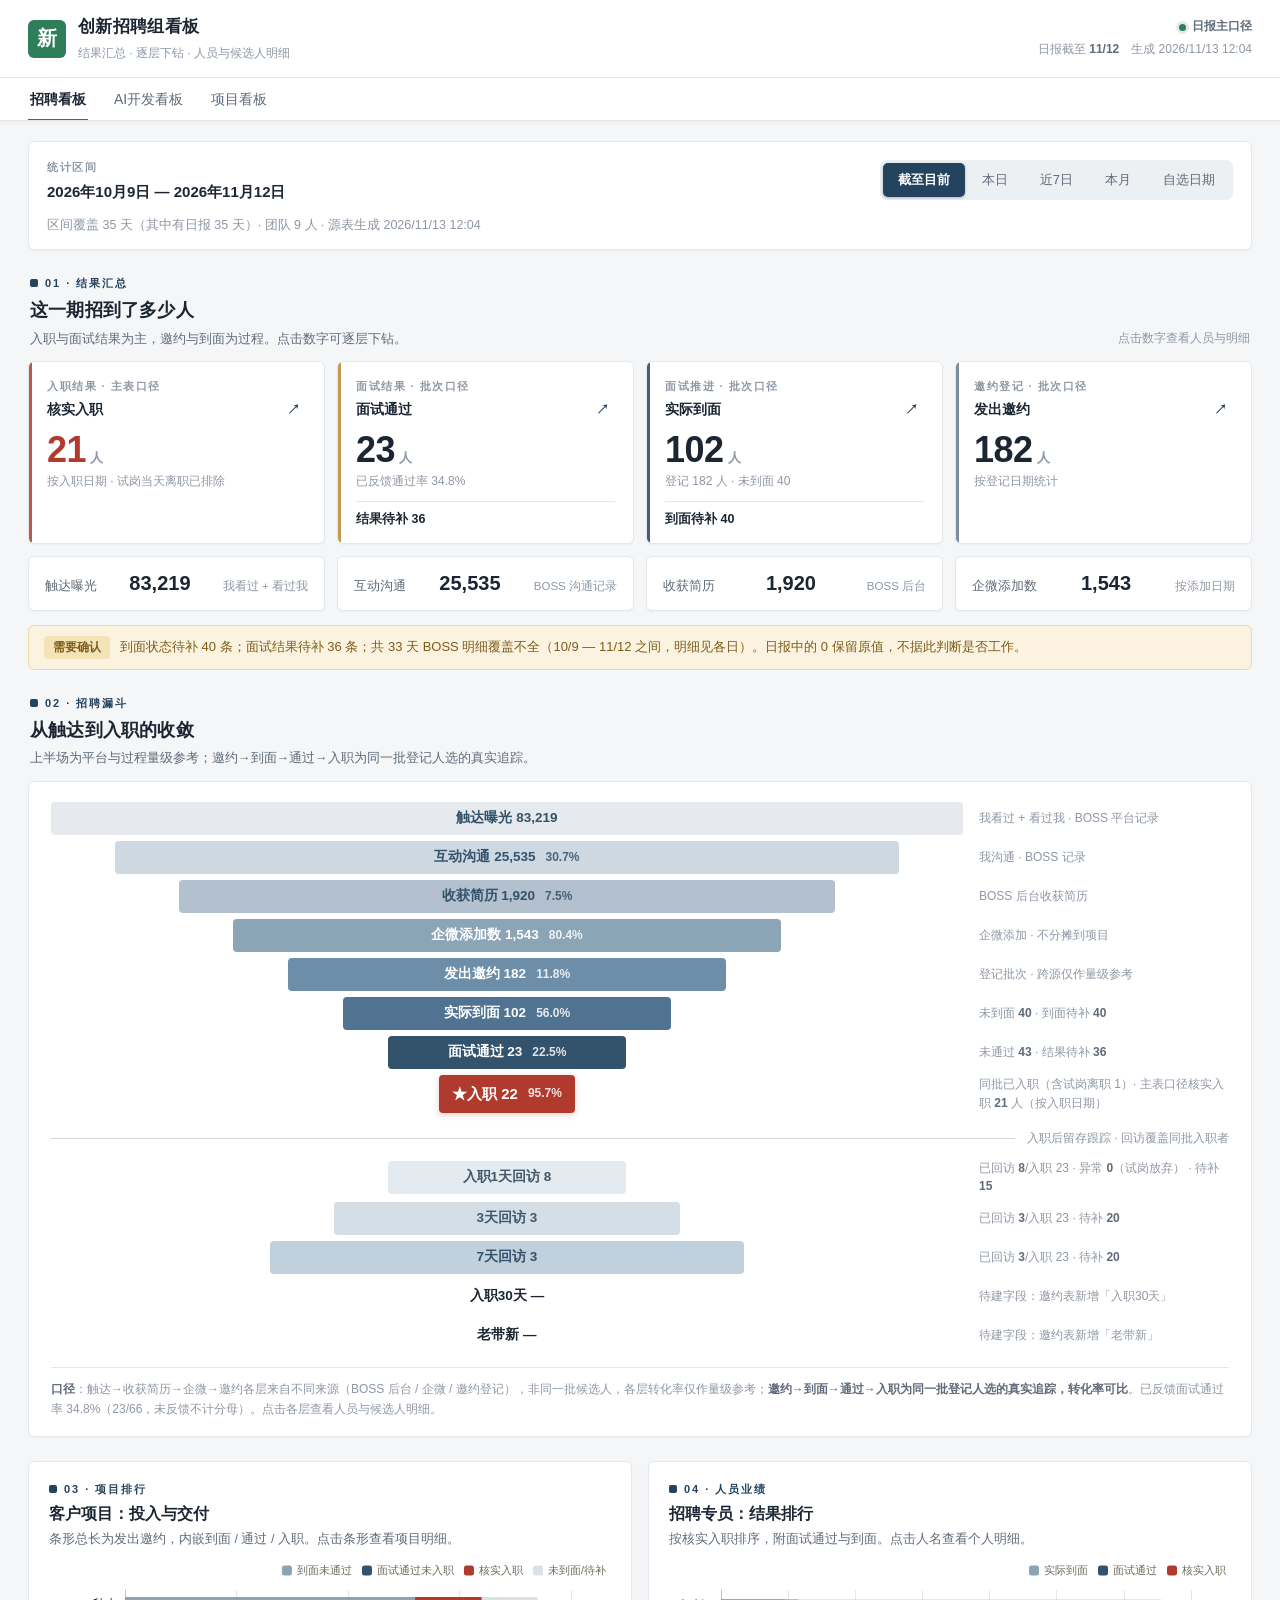
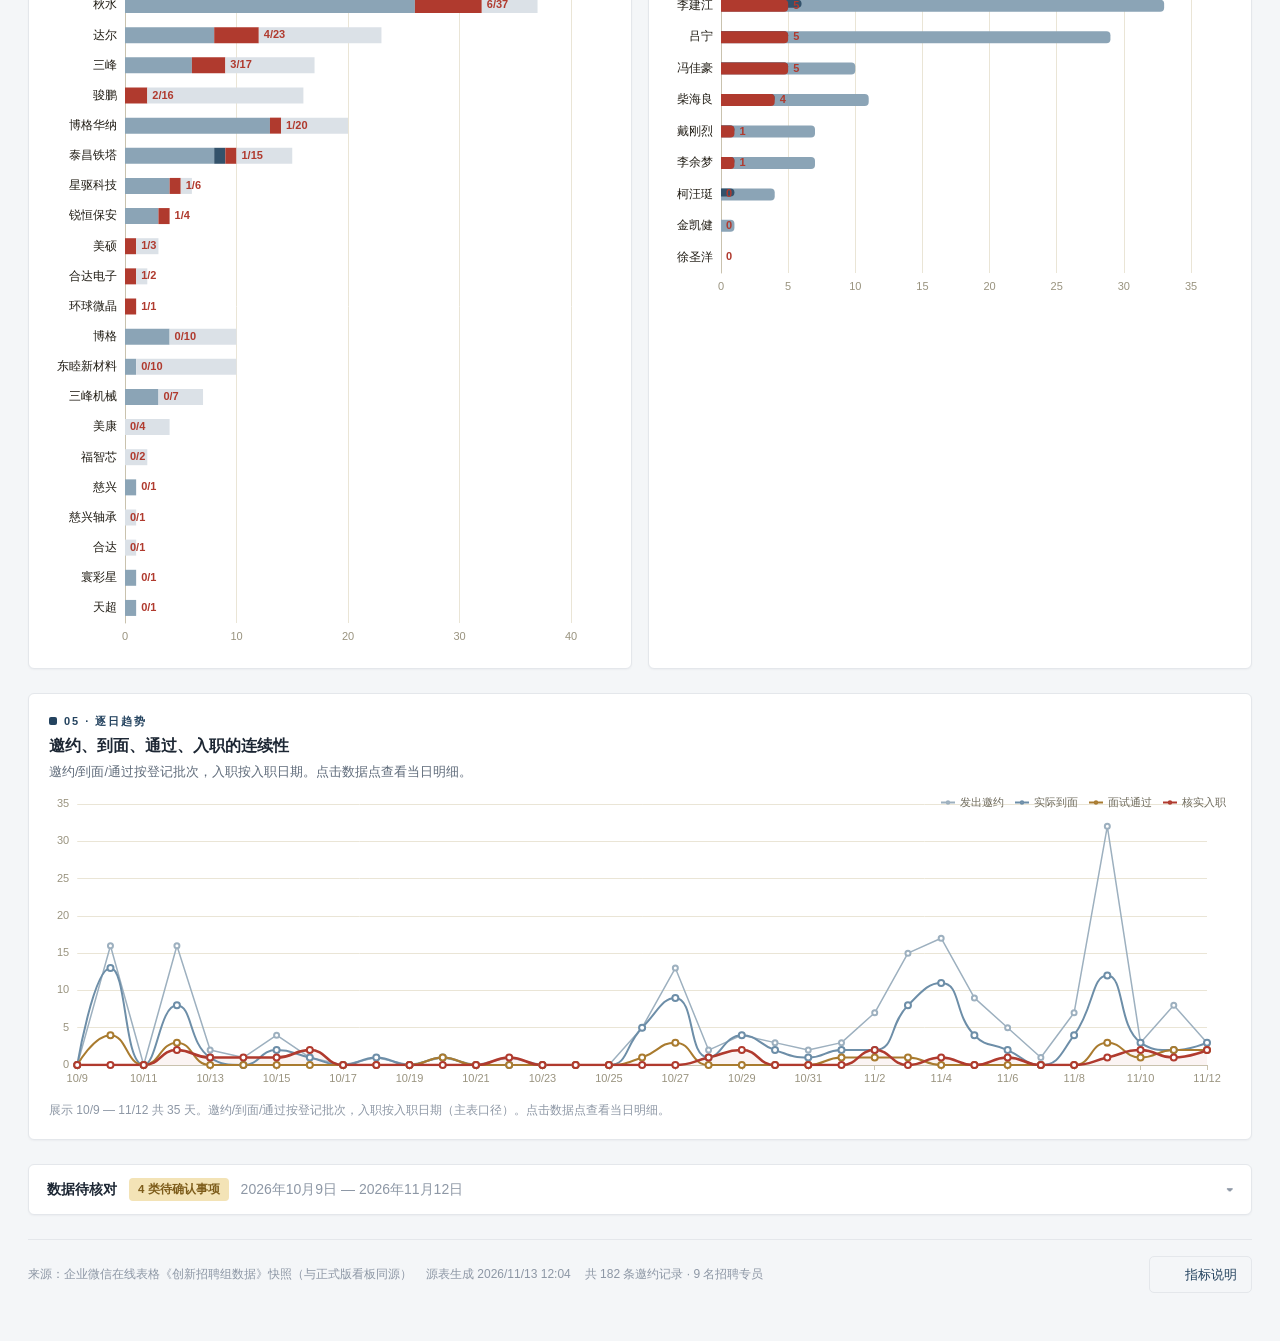
==== commit fe1bcfcf: "logo 改为绿色「新」字印章" ====
--- a/index.html
+++ b/index.html
@@ -21,7 +21,7 @@
     <header class="site-header">
       <div class="header-inner">
         <a class="brand" href="#top" aria-label="创新招聘组看板">
-          <span class="brand-mark" aria-hidden="true">招</span>
+          <span class="brand-mark" aria-hidden="true">新</span>
           <div class="brand-copy">
             <div class="brand-title-row"><h1>创新招聘组看板</h1></div>
             <span class="brand-subtitle">结果汇总 · 逐层下钻 · 人员与候选人明细</span>
--- a/styles.css
+++ b/styles.css
@@ -71,7 +71,7 @@
 .brand { display: flex; align-items: center; gap: 12px; text-decoration: none; color: var(--text); }
 .brand-mark {
   display: inline-grid; place-items: center; width: 38px; height: 38px;
-  background: var(--red); color: #fff; border-radius: 6px; flex: none;
+  background: var(--ok); color: #fff; border-radius: 6px; flex: none;
   font-size: 20px; font-weight: 700; line-height: 1; padding-bottom: 2px;
 }
 .brand-title-row { display: flex; align-items: center; gap: 9px; }
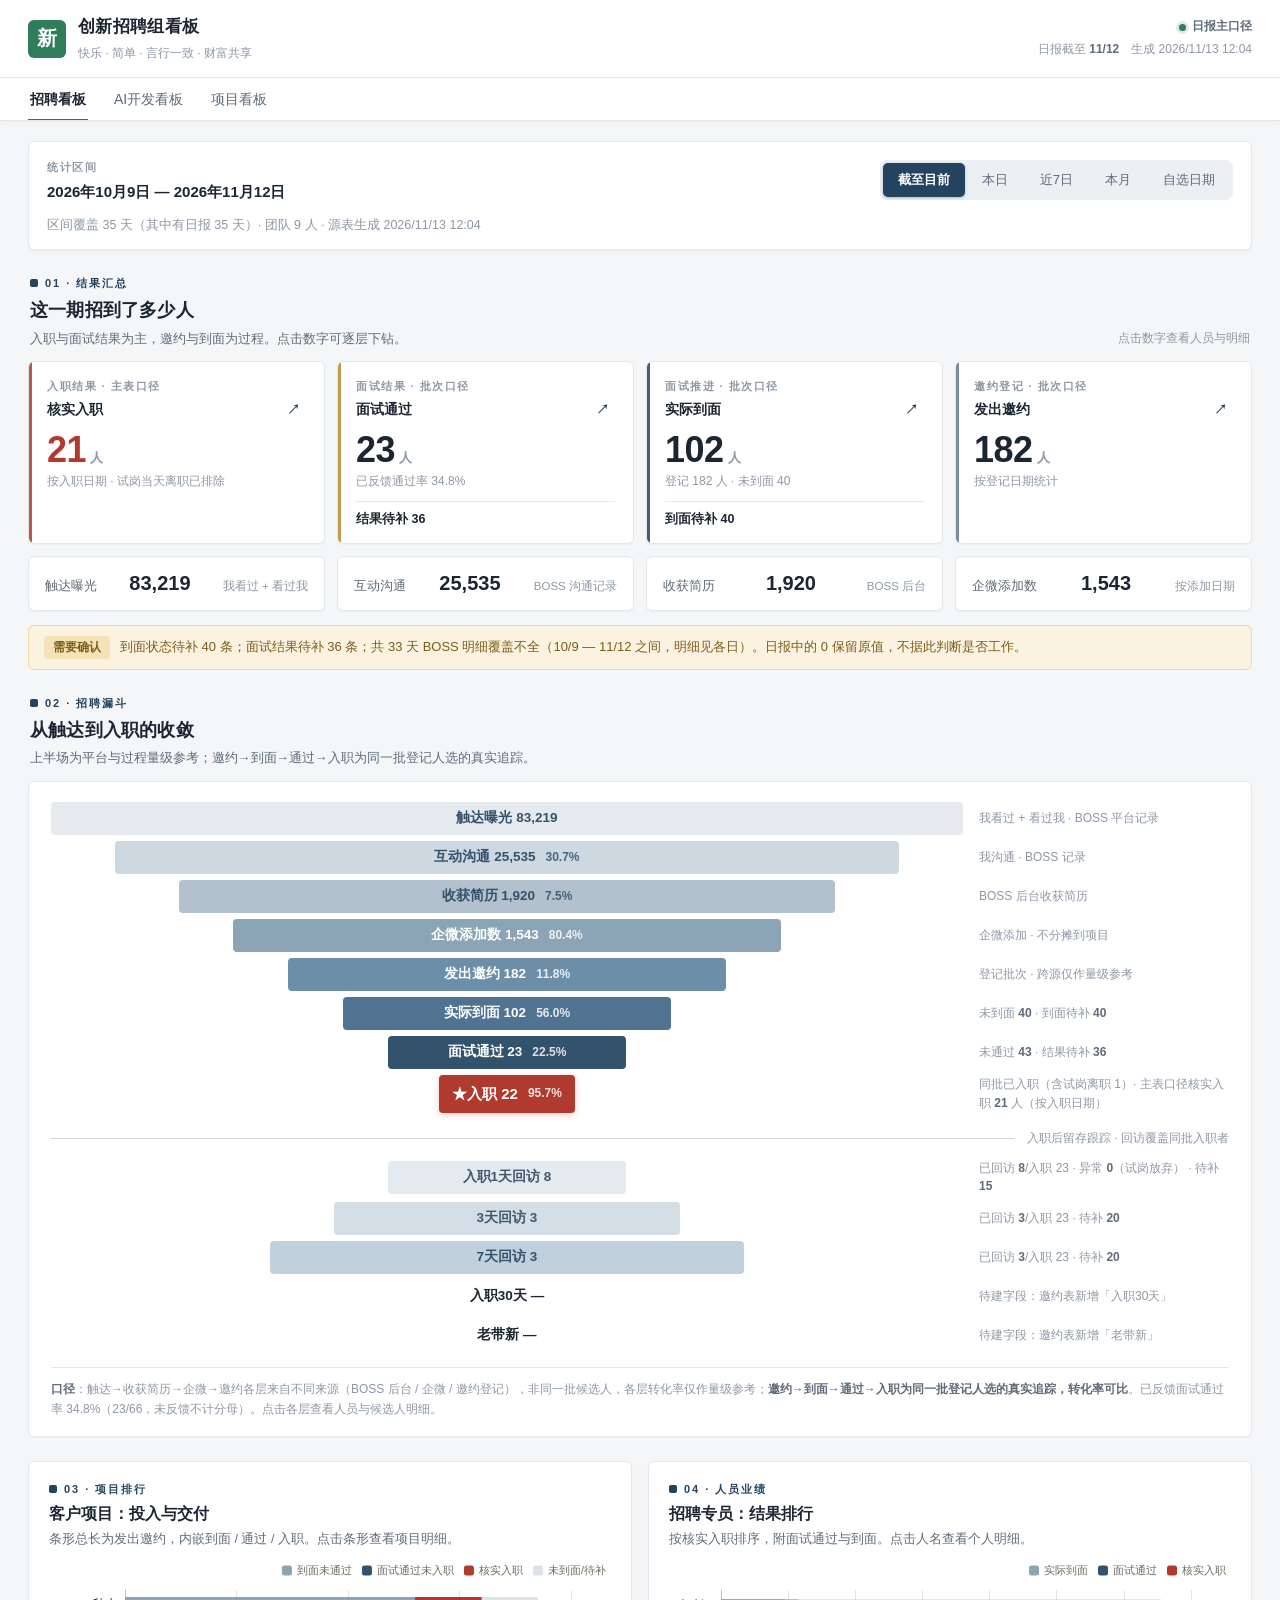
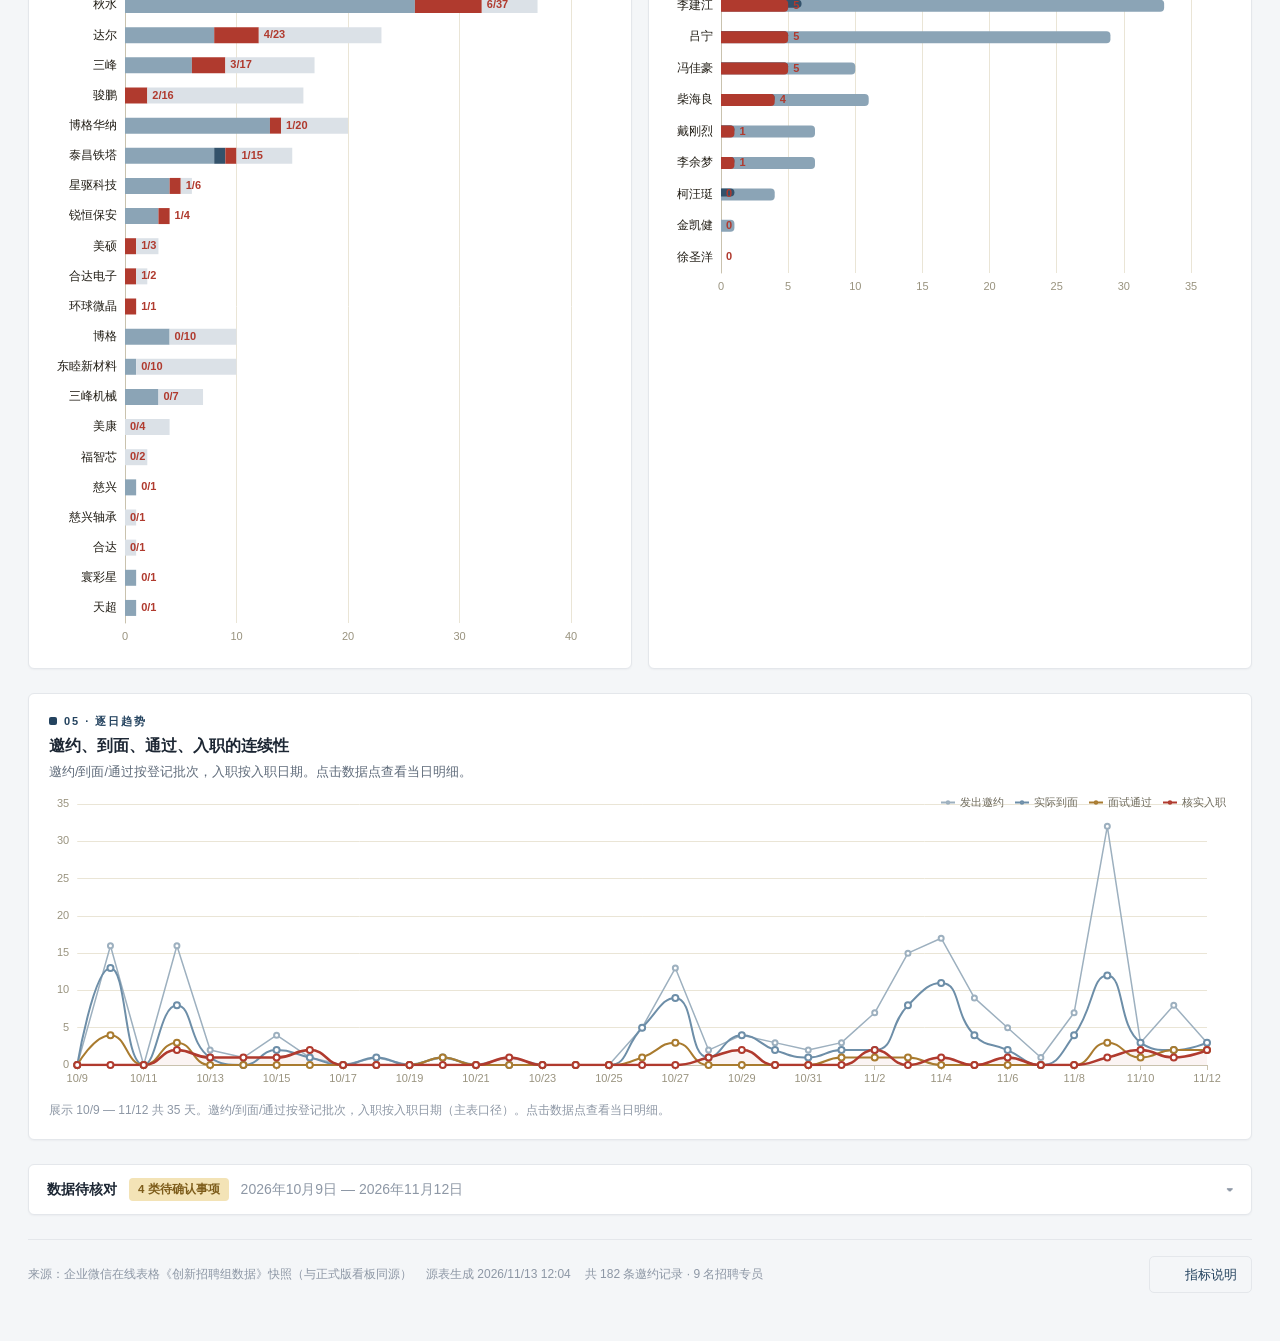
==== commit 4dd3adb4: "网站 slogan 更换为杰博企业文化：快乐 · 简单 · 言行一致 · 财富共享" ====
--- a/index.html
+++ b/index.html
@@ -24,7 +24,7 @@
           <span class="brand-mark" aria-hidden="true">新</span>
           <div class="brand-copy">
             <div class="brand-title-row"><h1>创新招聘组看板</h1></div>
-            <span class="brand-subtitle">结果汇总 · 逐层下钻 · 人员与候选人明细</span>
+            <span class="brand-subtitle">快乐 · 简单 · 言行一致 · 财富共享</span>
           </div>
         </a>
         <div class="header-meta">
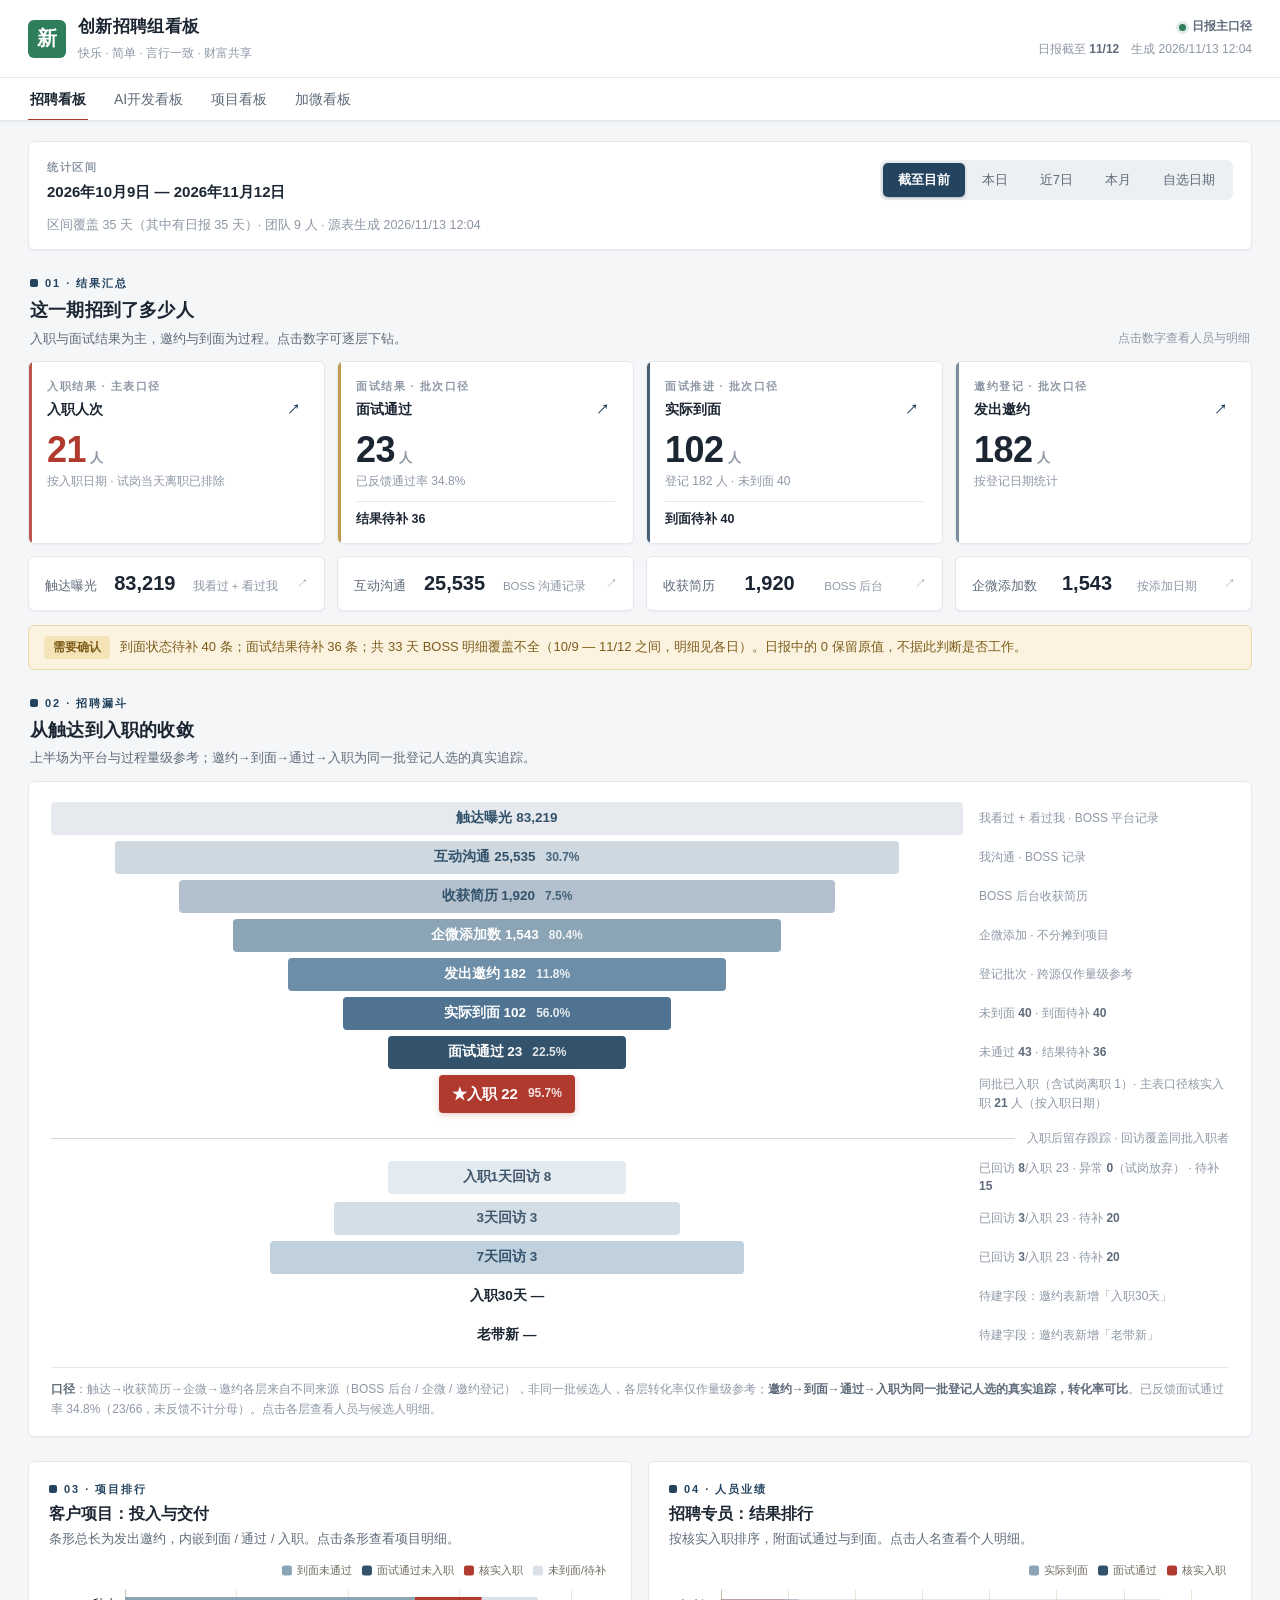
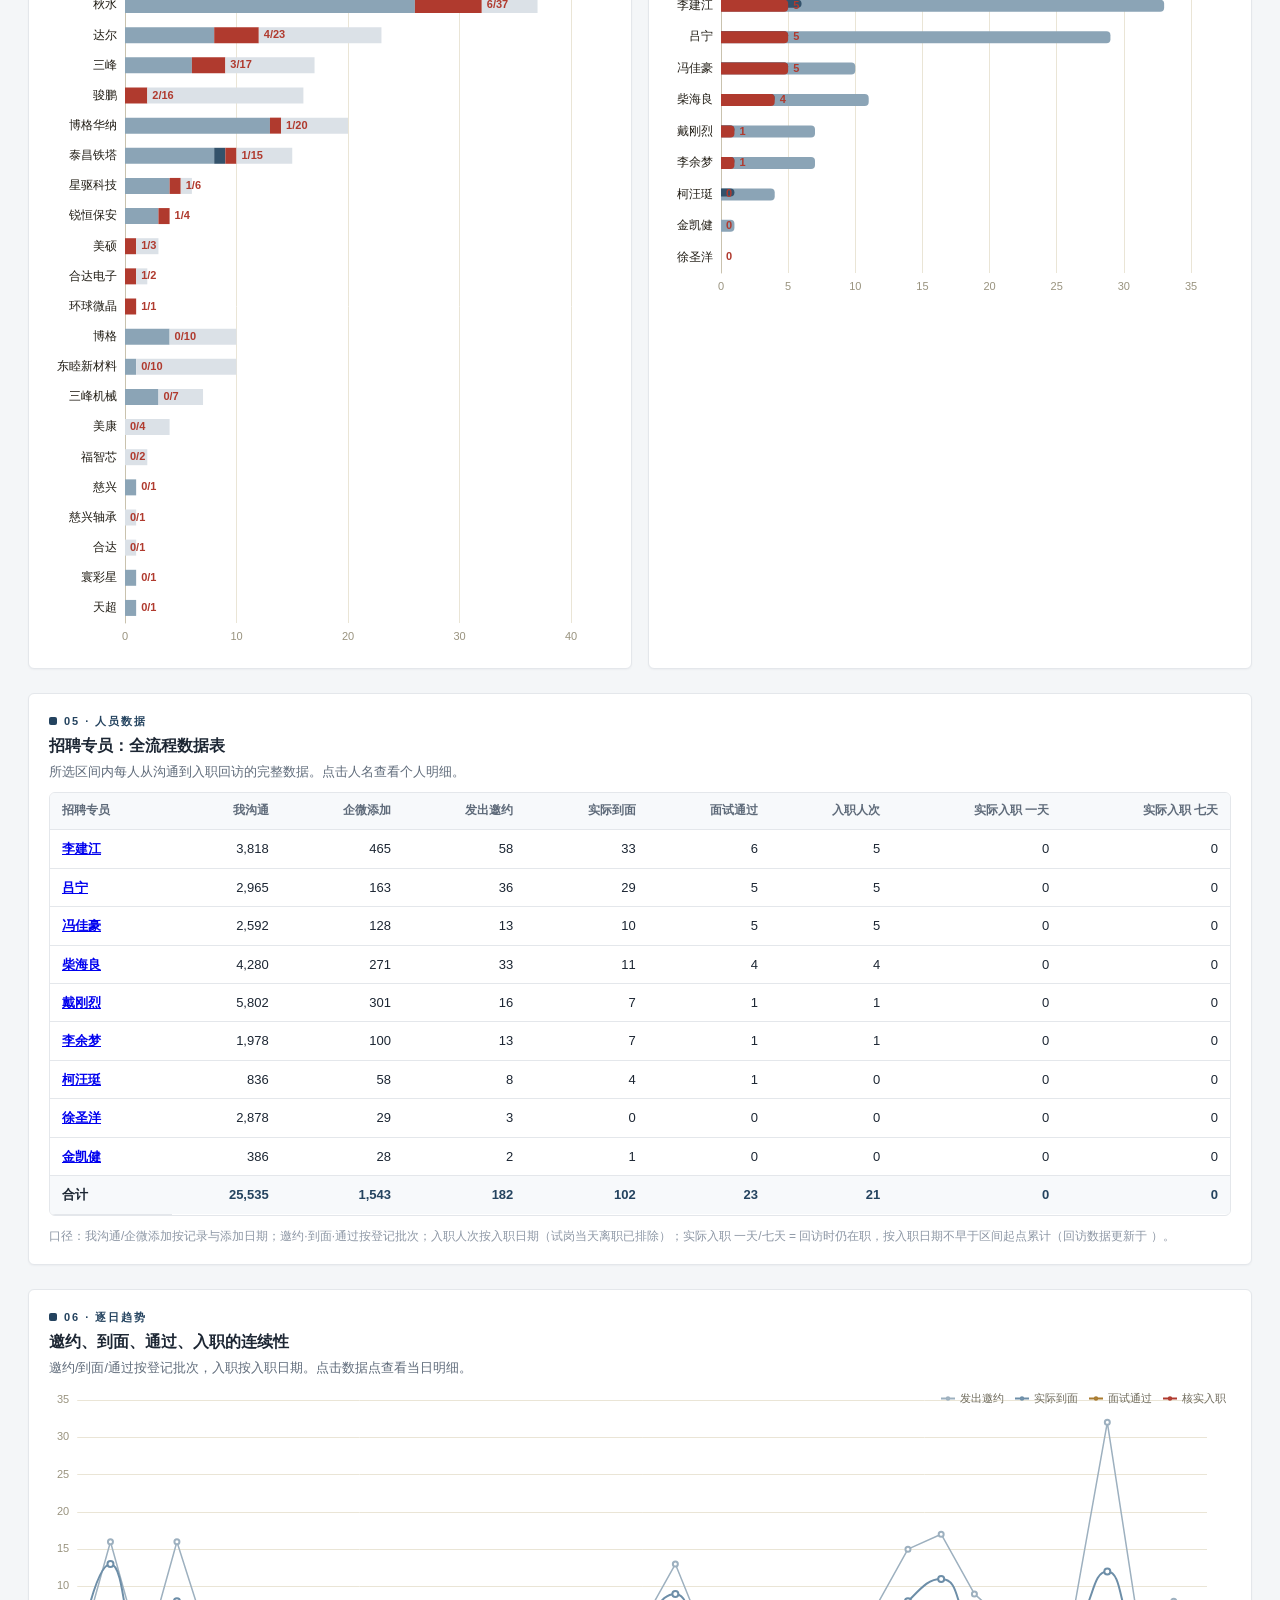
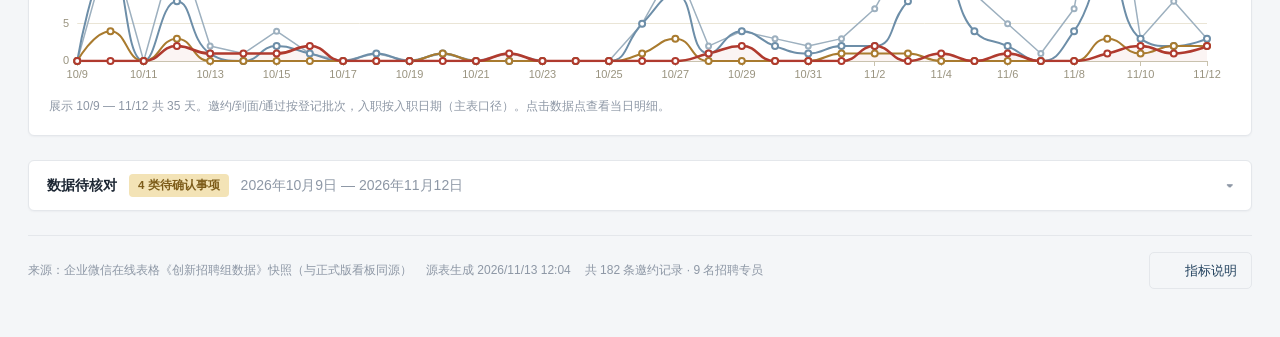
==== commit b95d8064: "招聘看板新增 05·人员数据全流程表格（每人沟通到入职回访+合计行），逐日趋势改为06" ====
--- a/index.html
+++ b/index.html
@@ -4,7 +4,7 @@
   <meta charset="UTF-8" />
   <meta name="viewport" content="width=device-width, initial-scale=1, viewport-fit=cover" />
   <meta name="theme-color" content="#f4f6f8" />
-  <meta name="description" content="创新招聘组看板：老板汇总视图，支持逐层下钻查看人员与候选人明细。" />
+  <meta name="description" content="创新招聘组看板：汇总视图，支持逐层下钻查看人员与候选人明细。" />
   <meta name="robots" content="noindex, nofollow" />
   <title>创新招聘组看板</title>
   <link rel="stylesheet" href="./styles.css" />
@@ -37,6 +37,7 @@
           <a class="page-nav-link is-active" href="?page=recruit" data-page="recruit">招聘看板</a>
           <a class="page-nav-link" href="?page=ai" data-page="ai">AI开发看板</a>
           <a class="page-nav-link" href="?page=project" data-page="project">项目看板</a>
+          <a class="page-nav-link" href="?page=jiawei" data-page="jiawei">加微看板</a>
         </div>
       </nav>
     </header>
@@ -119,10 +120,21 @@
         </section>
       </div>
 
+      <section class="surface trend-panel" aria-label="人员数据">
+        <div class="panel-heading">
+          <div>
+            <div class="section-eyebrow"><span class="section-indicator" aria-hidden="true"></span>05 · 人员数据</div>
+            <h2 class="panel-title">招聘专员：全流程数据表</h2>
+            <p class="section-subtitle">所选区间内每人从沟通到入职回访的完整数据。点击人名查看个人明细。</p>
+          </div>
+        </div>
+        <div id="person-table"></div>
+      </section>
+
       <section class="surface trend-panel" aria-label="逐日趋势">
         <div class="panel-heading">
           <div>
-            <div class="section-eyebrow"><span class="section-indicator" aria-hidden="true"></span>05 · 逐日趋势</div>
+            <div class="section-eyebrow"><span class="section-indicator" aria-hidden="true"></span>06 · 逐日趋势</div>
             <h2 class="panel-title">邀约、到面、通过、入职的连续性</h2>
             <p class="section-subtitle">邀约/到面/通过按登记批次，入职按入职日期。点击数据点查看当日明细。</p>
           </div>
@@ -146,8 +158,8 @@
           <div class="section-heading">
             <div>
               <div class="section-eyebrow"><span class="section-indicator" aria-hidden="true"></span>01 · 开发概览</div>
-              <h2 class="section-title">AI 开发任务总览</h2>
-              <p class="section-subtitle">数据来自滴答清单「AI 开发进度」文件夹快照，任务状态以滴答清单为准。</p>
+              <h2 class="section-title">AI 开发整体进展如何</h2>
+              <p class="section-subtitle">一屏看清 7 个 AI 项目的任务量与完成度。点击数字卡可下钻查看构成明细。</p>
             </div>
             <span id="ai-snapshot" class="section-helper"></span>
           </div>
@@ -155,23 +167,34 @@
           <div id="ai-process" class="process-strip"></div>
         </section>
 
+
         <section class="surface trend-panel" aria-label="项目任务分布">
           <div class="panel-heading">
             <div>
               <div class="section-eyebrow"><span class="section-indicator" aria-hidden="true"></span>02 · 项目任务分布</div>
               <h2 class="panel-title">各项目未完成与已完成任务</h2>
-              <p class="section-subtitle">条形总长为任务数，点击条形可查看该项目任务明细。</p>
+              <p class="section-subtitle">条形总长为任务数，点击条形可下钻查看该项目全部任务（含优先级与排期）。</p>
             </div>
           </div>
           <div id="ai-chart" class="chart-box"></div>
+        </section>
+        <section class="surface trend-panel" aria-label="月度时间条">
+          <div class="panel-heading">
+            <div>
+              <div class="section-eyebrow"><span class="section-indicator" aria-hidden="true"></span>03 · 月度时间条</div>
+              <h2 class="panel-title">任务排期与完成进度（月度视角）</h2>
+              <p class="section-subtitle">横条为任务排期区间（开始 → 截止 / 完成）；深色为已完成，浅色为进行中，金色为高优先级；点击横条查看任务详情。</p>
+            </div>
+          </div>
+          <div id="ai-timeline" class="chart-box chart-box--tall"></div>
         </section>
 
         <section class="trend-panel surface" aria-label="任务看板">
           <div class="panel-heading ai-board-heading">
             <div>
-              <div class="section-eyebrow"><span class="section-indicator" aria-hidden="true"></span>03 · 任务看板</div>
+              <div class="section-eyebrow"><span class="section-indicator" aria-hidden="true"></span>04 · 任务看板</div>
               <h2 class="panel-title">任务明细（含子任务与检查项）</h2>
-              <p class="section-subtitle">按项目分组展示任务树，已完成任务带勾选标记与完成时间；点击任务查看详情。</p>
+              <p class="section-subtitle">按项目分组展示任务树，已完成任务带勾选标记与完成时间；点击任务查看执行细节。</p>
             </div>
             <label class="ai-search">
               <span class="field-eyebrow">搜索</span>
@@ -186,21 +209,34 @@
             <div>
               <div class="section-eyebrow"><span class="section-indicator" aria-hidden="true"></span>01 · 项目总览</div>
               <h2 class="section-title">合作项目经营总览</h2>
-              <p class="section-subtitle">数据来自企微表格《合作项目情况表》快照；点击数字与项目行可查看明细。</p>
+              <p class="section-subtitle">数据来自企微表格《合作项目情况表》快照；点击数字卡可下钻查看构成。</p>
             </div>
             <span id="proj-snapshot" class="section-helper"></span>
           </div>
           <div id="proj-kpi" class="kpi-grid"></div>
           <div id="proj-process" class="process-strip"></div>
         </section>
+
+        <section class="surface trend-panel" aria-label="项目池">
+          <div class="panel-heading">
+            <div>
+              <div class="section-eyebrow"><span class="section-indicator" aria-hidden="true"></span>02 · 项目池</div>
+              <h2 class="panel-title">每个项目池里有哪些账号在挂</h2>
+              <p class="section-subtitle">项目池 = BOSS 账号挂靠的客户；卡片列出该项目池内的全部账号，点击卡片查看每个账号挂的岗位与最近数据。</p>
+            </div>
+            <span id="pool-snapshot" class="section-helper"></span>
+          </div>
+          <div id="proj-pool" class="proj-pool-grid"></div>
+        </section>
+
 
         <div class="analysis-grid">
           <section class="surface analysis-panel" aria-label="城市分布">
             <div class="panel-heading">
               <div>
-                <div class="section-eyebrow"><span class="section-indicator" aria-hidden="true"></span>02 · 城市分布</div>
+                <div class="section-eyebrow"><span class="section-indicator" aria-hidden="true"></span>03 · 城市分布</div>
                 <h2 class="panel-title">合作项目所在城市</h2>
-                <p class="section-subtitle">按正式合作项目统计。</p>
+                <p class="section-subtitle">按正式合作项目统计，点击城市下钻项目明细。</p>
               </div>
             </div>
             <div id="proj-chart" class="chart-box chart-box--tall"></div>
@@ -208,7 +244,7 @@
           <section class="surface analysis-panel" aria-label="专项项目">
             <div class="panel-heading">
               <div>
-                <div class="section-eyebrow"><span class="section-indicator" aria-hidden="true"></span>03 · 专项与跟进</div>
+                <div class="section-eyebrow"><span class="section-indicator" aria-hidden="true"></span>04 · 专项与跟进</div>
                 <h2 class="panel-title">计天项目与跟进项目</h2>
                 <p class="section-subtitle">计天项目为按天计费的合作；跟进项目尚未正式确认。</p>
               </div>
@@ -220,12 +256,59 @@
         <section class="surface trend-panel" aria-label="项目明细">
           <div class="panel-heading">
             <div>
-              <div class="section-eyebrow"><span class="section-indicator" aria-hidden="true"></span>04 · 项目清单</div>
+              <div class="section-eyebrow"><span class="section-indicator" aria-hidden="true"></span>05 · 项目清单</div>
               <h2 class="panel-title">正式合作项目明细</h2>
-              <p class="section-subtitle">点击项目行查看亮点、劣势、费用与合作细节。</p>
+              <p class="section-subtitle">点击项目行查看亮点、劣势、费用、对接客服与合作细节。</p>
             </div>
           </div>
           <div id="proj-table"></div>
+        </section>
+      </div>
+
+      <div id="page-jiawei" class="page" hidden>
+        <section class="overview-section" aria-label="加微概览">
+          <div class="section-heading">
+            <div>
+              <div class="section-eyebrow"><span class="section-indicator" aria-hidden="true"></span>01 · 加微总览</div>
+              <h2 class="section-title">微信上每天加到多少人</h2>
+              <p class="section-subtitle">来自企微「企微添加」流水快照：一次成功好友添加记一条。点击数字卡与图表可下钻。</p>
+            </div>
+            <span id="jw-snapshot" class="section-helper"></span>
+          </div>
+          <div id="jw-kpi" class="kpi-grid"></div>
+        </section>
+
+        <section class="surface trend-panel" aria-label="每日加微趋势">
+          <div class="panel-heading">
+            <div>
+              <div class="section-eyebrow"><span class="section-indicator" aria-hidden="true"></span>02 · 每日加微趋势</div>
+              <h2 class="panel-title">逐日加微数量走势</h2>
+              <p class="section-subtitle">按添加时间统计。点击数据点查看当日加微明细。</p>
+            </div>
+          </div>
+          <div id="jw-trend" class="chart-box"></div>
+        </section>
+
+        <section class="surface trend-panel" aria-label="专员加微排行">
+          <div class="panel-heading">
+            <div>
+              <div class="section-eyebrow"><span class="section-indicator" aria-hidden="true"></span>03 · 专员加微排行</div>
+              <h2 class="panel-title">谁在持续把候选人加到微信</h2>
+              <p class="section-subtitle">深色为近7日，浅色为更早累计。点击条形查看该专员全部加微记录。</p>
+            </div>
+          </div>
+          <div id="jw-person" class="chart-box chart-box--tall"></div>
+        </section>
+
+        <section class="surface trend-panel" aria-label="加微明细">
+          <div class="panel-heading">
+            <div>
+              <div class="section-eyebrow"><span class="section-indicator" aria-hidden="true"></span>04 · 加微明细</div>
+              <h2 class="panel-title">最近添加的候选人</h2>
+              <p class="section-subtitle">按添加时间倒序，点击专员名查看其加微节奏与全部记录。</p>
+            </div>
+          </div>
+          <div id="jw-records"></div>
         </section>
       </div></main>
   </div>
@@ -238,7 +321,7 @@
         <p id="detail-subtitle" class="detail-subtitle"></p>
       </div>
       <button type="button" id="close-detail" class="icon-button close-detail" aria-label="关闭详情">
-        <svg viewBox="0 0 24 24" aria-hidden="true" fill="none"><path d="m6 6 12 12M18 6 6 18"/></svg>
+        <svg viewBox="0 0 24 24" aria-hidden="true" fill="none"><path d="m6 6 12 12M18 6 6 18" stroke="currentColor" stroke-width="2" stroke-linecap="round"/></svg>
       </button>
     </div>
     <div id="detail-body" class="detail-body"></div>
--- a/styles.css
+++ b/styles.css
@@ -1,434 +1,515 @@
-/* 招聘经营看板 · 优化版 —— 商务看板风：冷灰底 / 白卡 / 藏青主色 / 朱红结果色 */
-
-:root {
-  color-scheme: light;
-  --bg: #f4f6f8;
-  --surface: #ffffff;
-  --line: #e4e7eb;
-  --line2: #cfd6dd;
-  --text: #1c2633;
-  --muted: #5f6b7a;
-  --faint: #8d97a5;
-  --navy: #24435f;
-  --navy-deep: #16314b;
-  --navy-bg: #eef3f7;
-  --red: #b03a2e;
-  --red-deep: #8c2f26;
-  --red-bg: #f9ece9;
-  --amber: #9a6b1f;
-  --amber-bg: #fbf3e0;
-  --ok: #2e7d5b;
-  --radius: 6px;
-  --shadow: 0 1px 2px rgba(28, 38, 51, .04);
-}
-
-* { box-sizing: border-box; }
-[hidden] { display: none !important; }
-html { scroll-behavior: smooth; }
-body {
-  margin: 0;
-  background: var(--bg);
-  color: var(--text);
-  font: 14px/1.65 -apple-system, "Segoe UI", "PingFang SC", "Microsoft YaHei", sans-serif;
-  -webkit-font-smoothing: antialiased;
-}
-button, a, input, select { font: inherit; }
-button { cursor: pointer; touch-action: manipulation; }
-button:focus-visible, a:focus-visible, input:focus-visible, [tabindex]:focus-visible {
-  outline: 2px solid var(--navy);
-  outline-offset: 2px;
-}
-h1, h2, h3 { margin: 0; }
-p { margin: 0; }
-
-/* ---------- 加载态 ---------- */
-.load-state {
-  min-height: 60vh; display: grid; place-content: center;
-  text-align: center; gap: 10px; color: var(--muted);
-}
-.load-state strong { font-size: 16px; color: var(--text); }
-.load-mark { display: inline-flex; gap: 6px; justify-content: center; }
-.load-mark span {
-  width: 7px; height: 7px; border-radius: 50%; background: var(--navy);
-  animation: bounce 1.2s infinite ease-in-out;
-}
-.load-mark span:nth-child(2) { animation-delay: .15s; }
-.load-mark span:nth-child(3) { animation-delay: .3s; }
-@keyframes bounce { 0%, 60%, 100% { transform: translateY(0); opacity: .35; } 30% { transform: translateY(-5px); opacity: 1; } }
-.noscript-notice { padding: 32px; text-align: center; color: var(--muted); }
-
-/* ---------- 顶栏 ---------- */
-.site-header {
-  background: var(--surface);
-  border-bottom: 1px solid var(--line);
-  box-shadow: 0 1px 4px rgba(28, 38, 51, .05);
-  position: sticky; top: 0; z-index: 20;
-}
-.header-inner {
-  max-width: 1280px; margin: 0 auto; padding: 13px 28px;
-  display: flex; align-items: center; justify-content: space-between; gap: 16px; flex-wrap: wrap;
-}
-.brand { display: flex; align-items: center; gap: 12px; text-decoration: none; color: var(--text); }
-.brand-mark {
-  display: inline-grid; place-items: center; width: 38px; height: 38px;
-  background: var(--ok); color: #fff; border-radius: 6px; flex: none;
-  font-size: 20px; font-weight: 700; line-height: 1; padding-bottom: 2px;
-}
-.brand-title-row { display: flex; align-items: center; gap: 9px; }
-.brand-title-row h1 { font-size: 17px; font-weight: 650; letter-spacing: .3px; }
-.brand-subtitle { font-size: 12px; color: var(--faint); }
-.header-meta { display: flex; flex-direction: column; align-items: flex-end; gap: 3px; }
-.live-label { font-size: 12px; color: var(--muted); font-weight: 600; display: inline-flex; align-items: center; gap: 6px; }
-.live-dot { width: 7px; height: 7px; border-radius: 50%; background: var(--ok); box-shadow: 0 0 0 3px rgba(46, 125, 91, .15); }
-.meta-status { font-size: 12px; color: var(--faint); display: flex; gap: 12px; flex-wrap: wrap; justify-content: flex-end; }
-.meta-status strong { color: var(--muted); font-weight: 600; }
-
-/* ---------- 主体 ---------- */
-.dashboard-main { max-width: 1280px; margin: 0 auto; padding: 20px 28px 48px; }
-section { margin-bottom: 24px; }
-
-.section-heading { display: flex; align-items: flex-end; justify-content: space-between; gap: 14px; margin: 0 2px 12px; flex-wrap: wrap; }
-.section-eyebrow {
-  font-size: 11px; letter-spacing: 2px; color: var(--navy); font-weight: 700;
-  display: flex; align-items: center; gap: 7px; margin-bottom: 4px;
-}
-.section-indicator { width: 8px; height: 8px; border-radius: 2px; background: var(--navy); }
-.section-title { font-size: 18px; font-weight: 650; letter-spacing: .2px; }
-.panel-title { font-size: 15.5px; font-weight: 650; }
-.section-subtitle { font-size: 12.5px; color: var(--muted); margin-top: 3px; }
-.section-helper { font-size: 12px; color: var(--faint); white-space: nowrap; }
-.surface { background: var(--surface); border: 1px solid var(--line); border-radius: var(--radius); box-shadow: var(--shadow); }
-.analysis-grid { display: grid; grid-template-columns: 1fr 1fr; gap: 16px; }
-.analysis-panel, .trend-panel { padding: 18px 20px; }
-.panel-heading { margin-bottom: 10px; }
-.panel-heading .section-eyebrow { margin-bottom: 3px; }
-
-/* ---------- 日期筛选：分段控件 ---------- */
-.date-panel {
-  background: var(--surface); border: 1px solid var(--line); border-radius: var(--radius);
-  box-shadow: var(--shadow); padding: 13px 18px;
-}
-.date-panel-top { display: flex; align-items: center; justify-content: space-between; gap: 16px; flex-wrap: wrap; }
-.field-eyebrow { font-size: 11px; letter-spacing: 1.5px; color: var(--faint); font-weight: 600; }
-.date-label { font-size: 15px; font-weight: 650; margin-top: 2px; font-variant-numeric: tabular-nums; }
-.date-presets {
-  display: flex; gap: 2px; background: #edf0f3; border-radius: 7px; padding: 3px;
-}
-.preset-button {
-  border: 0; background: transparent; color: var(--muted);
-  border-radius: 5px; padding: 6px 15px; font-size: 13px; font-weight: 500;
-  transition: background .15s ease, color .15s ease, box-shadow .15s ease;
-}
-.preset-button:hover { color: var(--text); }
-.preset-button.is-active {
-  background: var(--navy); color: #fff; font-weight: 600;
-  box-shadow: 0 1px 3px rgba(22, 49, 75, .3);
-}
-.custom-range { display: flex; align-items: flex-end; gap: 10px; margin-top: 12px; flex-wrap: wrap; }
-.custom-range[hidden] { display: none; }
-.date-field { display: flex; flex-direction: column; gap: 4px; font-size: 12px; color: var(--muted); }
-.date-field input {
-  border: 1px solid var(--line2); border-radius: 4px; padding: 6px 10px;
-  background: var(--surface); color: var(--text);
-}
-.date-field input:focus { border-color: var(--navy); outline: none; }
-.date-range-divider { color: var(--faint); padding-bottom: 8px; }
-.range-error { color: var(--red); font-size: 12.5px; width: 100%; }
-.coverage-note { font-size: 12.5px; color: var(--faint); margin-top: 10px; }
-.coverage-note b { color: var(--muted); }
-
-/* ---------- 按钮 ---------- */
-.btn {
-  display: inline-flex; align-items: center; gap: 6px;
-  border-radius: 5px; padding: 7px 14px; font-size: 13px; font-weight: 500;
-  border: 1px solid var(--line2); background: var(--surface); color: var(--text);
-  transition: border-color .15s ease, color .15s ease, background .15s ease;
-}
-.btn:hover { border-color: var(--navy); color: var(--navy); }
-.btn-primary { background: var(--navy); border-color: var(--navy); color: #fff; }
-.btn-primary:hover { background: var(--navy-deep); color: #fff; }
-.btn-quiet { border-color: transparent; color: var(--navy); background: transparent; }
-.btn-quiet:hover { background: var(--navy-bg); }
-.btn svg { width: 15px; height: 15px; }
-.methodology-button { border: 1px solid var(--line); }
-
-/* ---------- KPI 结果卡 ---------- */
-.kpi-grid { display: grid; grid-template-columns: repeat(4, 1fr); gap: 12px; }
-.metric-card {
-  background: var(--surface); border: 1px solid var(--line); border-radius: var(--radius);
-  box-shadow: var(--shadow); padding: 15px 18px 13px; position: relative; overflow: hidden;
-  transition: border-color .15s ease;
-}
-.metric-card:hover { border-color: var(--line2); }
-.metric-card::before {
-  content: ""; position: absolute; inset: 0 auto 0 0; width: 3px;
-  background: var(--navy); opacity: .85;
-}
-.metric-card--hire::before { background: var(--red); }
-.metric-card--gold::before { background: #b98a2e; }
-.metric-card--steel::before { background: #64798c; }
-.metric-eyebrow { font-size: 11px; letter-spacing: 1.5px; color: var(--faint); font-weight: 600; }
-.metric-label {
-  font-size: 13.5px; color: var(--text); font-weight: 600; margin-top: 2px;
-  display: flex; align-items: center; justify-content: space-between; gap: 6px;
-}
-.metric-action {
-  border: 0; background: transparent; color: var(--navy); font-size: 13px;
-  padding: 2px 6px; border-radius: 4px;
-}
-.metric-action:hover { background: var(--navy-bg); }
-.metric-value {
-  display: block; width: 100%; text-align: left; border: 0; background: transparent;
-  font-size: 36px; font-weight: 700; line-height: 1.15; color: var(--text);
-  letter-spacing: -.5px; padding: 6px 0 0; font-variant-numeric: tabular-nums;
-}
-.metric-card--hire .metric-value { color: var(--red); }
-.metric-unit { font-size: 13px; font-weight: 600; color: var(--faint); margin-left: 4px; letter-spacing: 0; }
-.metric-note { font-size: 12px; color: var(--faint); margin-top: 2px; }
-.metric-sub {
-  font-size: 12.5px; color: var(--muted); margin-top: 9px; padding-top: 7px;
-  border-top: 1px solid var(--line);
-  display: flex; gap: 10px; flex-wrap: wrap;
-}
-.metric-sub b { font-weight: 650; color: var(--text); }
-
-/* 过程指标条 */
-.process-strip { display: grid; grid-template-columns: repeat(4, 1fr); gap: 12px; margin-top: 12px; }
-.process-item {
-  border: 1px solid var(--line); background: var(--surface); border-radius: var(--radius);
-  padding: 10px 16px; display: flex; align-items: baseline; justify-content: space-between; gap: 8px;
-  box-shadow: var(--shadow);
-}
-.process-label { font-size: 13px; color: var(--muted); font-weight: 500; white-space: nowrap; }
-.process-value { font-size: 20px; font-weight: 700; color: var(--text); font-variant-numeric: tabular-nums; }
-.process-note { font-size: 11.5px; color: var(--faint); white-space: nowrap; }
-
-.coverage-alert {
-  margin-top: 14px; background: var(--amber-bg); border: 1px solid #ecd9a8;
-  border-radius: var(--radius); padding: 10px 15px; font-size: 13px; color: #7d5c1a;
-  display: flex; gap: 10px; align-items: baseline; flex-wrap: wrap;
-}
-.coverage-alert[hidden] { display: none; }
-.badge {
-  display: inline-block; font-size: 11.5px; font-weight: 600;
-  border-radius: 4px; padding: 2px 9px; white-space: nowrap;
-}
-.badge--amber { background: #f3e3b6; color: #7d5c1a; }
-.badge--blue { background: var(--navy-bg); color: var(--navy); }
-.badge--teal { background: var(--red-bg); color: var(--red); }
-.badge--gray { background: #eef1f4; color: var(--muted); }
-
-/* ---------- 漏斗 ---------- */
-.funnel-surface { padding: 20px 22px 16px; }
-.funnel { display: flex; flex-direction: column; gap: 6px; }
-.hg-layer { display: grid; grid-template-columns: 1fr 250px; gap: 16px; align-items: center; }
-.hg-bar {
-  height: 33px; border-radius: 4px; margin: 0 auto; display: flex; align-items: center;
-  justify-content: center; gap: 10px; padding: 0 12px; white-space: nowrap;
-  transition: filter .15s ease; border: 0;
-}
-button.hg-bar:hover { filter: brightness(1.08); }
-.hg-bar .bn { font-size: 13.5px; font-weight: 600; }
-.hg-bar .bp { font-size: 12px; font-weight: 600; opacity: .85; }
-.hg-side { font-size: 12px; color: var(--faint); line-height: 1.55; }
-.hg-side b { color: var(--muted); font-weight: 600; }
-.hg-waist .hg-bar { height: 38px; box-shadow: 0 2px 6px rgba(176, 58, 46, .25); }
-.hg-waist .bn { font-size: 15px; }
-.hg-gap { display: flex; align-items: center; gap: 12px; margin: 10px 0 4px; }
-.hg-gap .line { flex: 1; height: 1px; background: var(--line2); }
-.hg-gap .gt { font-size: 12px; color: var(--faint); white-space: nowrap; }
-.hg-shell .hg-bar { background: repeating-linear-gradient(45deg, #f0f3f6, #f0f3f6 8px, #e6ebf0 8px, #e6ebf0 16px); color: var(--faint); }
-.funnel-note { font-size: 12px; color: var(--faint); margin-top: 15px; line-height: 1.7; border-top: 1px solid var(--line); padding-top: 11px; }
-.funnel-note b { color: var(--muted); }
-
-/* ---------- 图表 ---------- */
-.chart-box { width: 100%; height: 300px; }
-.chart-box--tall { height: 340px; }
-.trend-note { margin-top: 8px; }
-
-/* ---------- 待核事项 ---------- */
-.attention-panel details {
-  background: var(--surface); border: 1px solid var(--line); border-radius: var(--radius);
-  box-shadow: var(--shadow); padding: 0; overflow: hidden;
-}
-.attention-panel summary {
-  list-style: none; display: flex; align-items: center; gap: 12px;
-  padding: 13px 18px; cursor: pointer; font-weight: 600; font-size: 14px;
-}
-.attention-panel summary::-webkit-details-marker { display: none; }
-.attention-panel summary::after { content: "▾"; margin-left: auto; color: var(--faint); transition: transform .2s; }
-.attention-panel details[open] summary::after { transform: rotate(180deg); }
-.attention-content { border-top: 1px solid var(--line); padding: 14px 18px; }
-.detail-list { list-style: none; margin: 0; padding: 0; display: flex; flex-direction: column; gap: 10px; }
-.detail-list li { display: flex; flex-direction: column; gap: 2px; padding-left: 16px; position: relative; font-size: 13.5px; }
-.detail-list li::before { content: ""; position: absolute; left: 2px; top: 8px; width: 6px; height: 6px; border-radius: 50%; background: #b98a2e; }
-.detail-list li span { font-size: 12.5px; color: var(--muted); }
-
-/* ---------- 页脚 ---------- */
-.page-footer {
-  display: flex; align-items: center; justify-content: space-between; gap: 12px;
-  flex-wrap: wrap; border-top: 1px solid var(--line); padding-top: 16px;
-}
-.source-footer { font-size: 12px; color: var(--faint); display: flex; gap: 14px; flex-wrap: wrap; }
-
-/* ---------- 弹窗 ---------- */
-.detail-dialog {
-  border: 0; border-radius: 10px; padding: 0; width: min(880px, 94vw);
-  max-height: 88vh; box-shadow: 0 20px 56px rgba(28, 38, 51, .28);
-  overflow: hidden;
-}
-.detail-dialog::backdrop { background: rgba(18, 26, 36, .45); }
-.dialog-header {
-  display: flex; align-items: flex-start; justify-content: space-between; gap: 14px;
-  padding: 17px 22px 13px; border-bottom: 1px solid var(--line);
-  background: var(--surface);
-}
-.detail-kicker { font-size: 11px; letter-spacing: 1.5px; color: var(--navy); font-weight: 700; margin-bottom: 2px; }
-.detail-title { font-size: 18px; font-weight: 650; }
-.detail-subtitle { font-size: 12.5px; color: var(--muted); margin-top: 3px; }
-.close-detail {
-  border: 0; background: transparent; color: var(--faint); border-radius: 6px;
-  width: 34px; height: 34px; display: grid; place-items: center; flex: none;
-}
-.close-detail:hover { background: #eef1f4; color: var(--text); }
-.close-detail svg { width: 18px; height: 18px; }
-.detail-body { padding: 18px 22px 24px; overflow-y: auto; max-height: calc(88vh - 90px); background: var(--surface); }
-.detail-body h3 { font-size: 14px; font-weight: 650; margin: 18px 0 10px; padding-left: 9px; border-left: 3px solid var(--navy); }
-.detail-body h3:first-child { margin-top: 0; }
-.detail-grid { display: grid; grid-template-columns: repeat(auto-fit, minmax(150px, 1fr)); gap: 10px; }
-.detail-stat {
-  background: #f7f9fb; border: 1px solid var(--line); border-radius: 6px; padding: 11px 14px;
-  display: flex; flex-direction: column; gap: 3px;
-}
-.stat-label { font-size: 12px; color: var(--muted); }
-.stat-value { font-size: 22px; font-weight: 700; color: var(--text); font-variant-numeric: tabular-nums; }
-.stat-value.hire-value { color: var(--red); }
-.detail-stat small { font-size: 11.5px; color: var(--faint); }
-
-.info-callout {
-  background: var(--navy-bg); border: 1px solid #d4e0ea; border-radius: 6px;
-  padding: 12px 16px; margin: 14px 0; font-size: 13px;
-}
-.info-callout strong { color: var(--navy-deep); display: block; margin-bottom: 4px; font-size: 13px; }
-.info-callout p { color: #31435a; line-height: 1.7; }
-.info-callout + .info-callout { margin-top: 10px; }
-
-/* 表格 */
-.detail-table-wrap, .table-wrap { overflow-x: auto; -webkit-overflow-scrolling: touch; border: 1px solid var(--line); border-radius: 6px; }
-.detail-table, .data-table { border-collapse: collapse; width: 100%; font-size: 13px; }
-.detail-table th, .detail-table td, .data-table th, .data-table td {
-  padding: 8px 12px; border-bottom: 1px solid var(--line); text-align: left; white-space: nowrap;
-}
-.detail-table thead th, .data-table thead th {
-  font-size: 12px; color: var(--muted); font-weight: 600;
-  background: #f7f9fb;
-}
-.detail-table tbody tr:last-child td, .data-table tbody tr:last-child td { border-bottom: 0; }
-.detail-table tbody tr:hover td, .data-table tbody tr:hover td { background: #f2f6f9; }
-.detail-table th[scope="row"], .data-table th[scope="row"] { font-weight: 600; color: var(--text); }
-.text-link {
-  border: 0; background: transparent; color: var(--navy); padding: 0;
-  font-weight: 500; text-decoration: none;
-}
-.text-link:hover { text-decoration: underline; }
-.job-tags { display: flex; gap: 8px; flex-wrap: wrap; margin: 8px 0; }
-.empty-state { text-align: center; padding: 28px 16px; color: var(--muted); }
-.empty-state strong { display: block; margin-bottom: 6px; color: var(--text); }
-.empty-state p { font-size: 13px; }
-.source-note { font-size: 12px; color: var(--faint); line-height: 1.7; }
-.muted { color: var(--faint); }
-.subtle { color: var(--faint); font-weight: 400; }
-
-/* 状态分段条（弹窗内） */
-.status-row { margin: 10px 0 14px; }
-.status-title { display: flex; align-items: baseline; gap: 8px; font-size: 13.5px; margin-bottom: 6px; }
-.status-title .muted { font-size: 12px; }
-.status-track { display: flex; height: 11px; border-radius: 5px; overflow: hidden; background: #eef1f4; }
-.status-segment { height: 100%; transition: width .3s ease; }
-.status-segment--empty { background: #eef1f4; }
-.legend { display: flex; gap: 14px; flex-wrap: wrap; margin-top: 7px; }
-.legend-item { display: inline-flex; align-items: center; gap: 6px; font-size: 12px; color: var(--muted); }
-.legend-item .dot { width: 9px; height: 9px; border-radius: 2px; flex: none; }
-.legend-item strong { color: var(--text); font-variant-numeric: tabular-nums; }
-
-/* ---------- AI 开发看板 ---------- */
-.ai-board-heading { display: flex; align-items: flex-end; justify-content: space-between; gap: 14px; flex-wrap: wrap; }
-.ai-search { display: flex; flex-direction: column; gap: 4px; font-size: 11px; color: var(--faint); font-weight: 600; letter-spacing: 1.5px; }
-.ai-search input {
-  border: 1px solid var(--line2); border-radius: 5px; padding: 7px 12px;
-  background: var(--surface); color: var(--text); font-weight: 400; letter-spacing: 0;
-  min-width: 220px;
-}
-.ai-search input:focus { border-color: var(--navy); outline: none; }
-.ai-project-card { border: 1px solid var(--line); border-radius: var(--radius); background: var(--surface); padding: 0 0 6px; margin-bottom: 14px; }
-.ai-project-card .ai-project-head {
-  display: flex; align-items: baseline; justify-content: space-between; gap: 12px;
-  padding: 13px 18px 10px; border-bottom: 1px solid var(--line); flex-wrap: wrap;
-}
-.ai-project-head h3 { font-size: 15px; font-weight: 650; }
-.ai-project-meta { font-size: 12px; color: var(--faint); font-variant-numeric: tabular-nums; }
-.ai-task-row { padding-left: calc(14px + var(--depth, 0) * 26px); }
-.ai-children { border-left: 1px solid var(--line); margin-left: calc(20px + var(--depth, 0) * 26px); }
-.ai-task-open {
-  display: flex; align-items: flex-start; gap: 10px; width: 100%;
-  border: 0; background: transparent; padding: 8px 14px 8px 8px; border-radius: 5px;
-  text-align: left; transition: background .15s ease;
-}
-.ai-task-open:hover { background: #f2f6f9; }
-.ai-dot { width: 9px; height: 9px; border-radius: 50%; flex: none; margin-top: 6px; }
-.ai-task-copy { display: flex; align-items: baseline; gap: 10px; flex-wrap: wrap; min-width: 0; }
-.ai-task-title { font-size: 13.5px; font-weight: 500; color: var(--text); }
-.is-done .ai-task-title { text-decoration: line-through; color: var(--faint); }
-.ai-task-status { font-size: 11.5px; color: var(--faint); white-space: nowrap; }
-.ai-task-status--live { color: var(--muted); }
-.ai-task-description { font-size: 12px; color: var(--faint); overflow: hidden; text-overflow: ellipsis; white-space: nowrap; max-width: 420px; }
-.ai-task-date { font-size: 12px; color: var(--muted); font-variant-numeric: tabular-nums; white-space: nowrap; }
-.ai-task-items { font-size: 12px; color: var(--faint); white-space: nowrap; }
-
-/* ---------- 项目看板 ---------- */
-.proj-special { display: flex; flex-direction: column; gap: 16px; }
-.proj-special-block { border: 1px solid var(--line); border-radius: var(--radius); padding: 12px 16px; }
-.proj-special-block h3 { font-size: 14px; font-weight: 650; margin: 0 0 10px; display: flex; align-items: center; gap: 10px; }
-.proj-special-block .detail-list li { font-size: 13px; }
-.proj-row { cursor: pointer; }
-
-/* ---------- 页面切换导航 ---------- */
-.page-nav { border-top: 1px solid var(--line); background: var(--surface); }
-.page-nav-inner {
-  max-width: 1280px; margin: 0 auto; padding: 0 28px;
-  display: flex; gap: 24px; overflow-x: auto; scrollbar-width: none;
-}
-.page-nav-inner::-webkit-scrollbar { display: none; }
-.page-nav-link {
-  display: inline-block; padding: 10px 2px 8px; margin-bottom: -1px;
-  color: var(--muted); text-decoration: none; font-size: 14px; font-weight: 500;
-  border-bottom: 2px solid transparent; white-space: nowrap;
-  transition: color .15s ease;
-}
-.page-nav-link:hover { color: var(--text); }
-.page-nav-link.is-active { color: var(--text); font-weight: 650; border-bottom-color: var(--red); }
-.chart-box .empty-state { display: grid; place-content: center; height: 100%; }
-.info-callout code {
-  font-family: ui-monospace, Consolas, monospace; font-size: 12.5px;
-  background: #e3ebf1; border-radius: 3px; padding: 1px 5px; color: var(--navy-deep);
-}
-
-/* ---------- 响应式 ---------- */
-@media (max-width: 960px) {
-  .kpi-grid, .process-strip { grid-template-columns: repeat(2, 1fr); }
-  .analysis-grid { grid-template-columns: 1fr; }
-  .hg-layer { grid-template-columns: 1fr; gap: 3px; }
-  .hg-side { padding-left: 4px; }
-  .metric-value { font-size: 30px; }
-}
-@media (max-width: 560px) {
-  .header-inner, .dashboard-main { padding-left: 14px; padding-right: 14px; }
-  .kpi-grid, .process-strip { grid-template-columns: 1fr; }
-  .date-panel-top { flex-direction: column; align-items: flex-start; }
-  .metric-value { font-size: 28px; }
-  .detail-dialog { width: 96vw; }
-}
-@media (prefers-reduced-motion: reduce) {
-  * { animation: none !important; transition: none !important; }
-  html { scroll-behavior: auto; }
-}
+/* 招聘经营看板 · 优化版 —— 商务看板风：冷灰底 / 白卡 / 藏青主色 / 朱红结果色 */
+
+:root {
+  color-scheme: light;
+  --bg: #f4f6f8;
+  --surface: #ffffff;
+  --line: #e4e7eb;
+  --line2: #cfd6dd;
+  --text: #1c2633;
+  --muted: #5f6b7a;
+  --faint: #8d97a5;
+  --navy: #24435f;
+  --navy-deep: #16314b;
+  --navy-bg: #eef3f7;
+  --red: #b03a2e;
+  --red-deep: #8c2f26;
+  --red-bg: #f9ece9;
+  --amber: #9a6b1f;
+  --amber-bg: #fbf3e0;
+  --ok: #2e7d5b;
+  --radius: 6px;
+  --shadow: 0 1px 2px rgba(28, 38, 51, .04);
+}
+
+* { box-sizing: border-box; }
+[hidden] { display: none !important; }
+html { scroll-behavior: smooth; }
+body {
+  margin: 0;
+  background: var(--bg);
+  color: var(--text);
+  font: 14px/1.65 -apple-system, "Segoe UI", "PingFang SC", "Microsoft YaHei", sans-serif;
+  -webkit-font-smoothing: antialiased;
+}
+button, a, input, select { font: inherit; }
+button { cursor: pointer; touch-action: manipulation; }
+button:focus-visible, a:focus-visible, input:focus-visible, [tabindex]:focus-visible {
+  outline: 2px solid var(--navy);
+  outline-offset: 2px;
+}
+h1, h2, h3 { margin: 0; }
+p { margin: 0; }
+
+/* ---------- 加载态 ---------- */
+.load-state {
+  min-height: 60vh; display: grid; place-content: center;
+  text-align: center; gap: 10px; color: var(--muted);
+}
+.load-state strong { font-size: 16px; color: var(--text); }
+.load-mark { display: inline-flex; gap: 6px; justify-content: center; }
+.load-mark span {
+  width: 7px; height: 7px; border-radius: 50%; background: var(--navy);
+  animation: bounce 1.2s infinite ease-in-out;
+}
+.load-mark span:nth-child(2) { animation-delay: .15s; }
+.load-mark span:nth-child(3) { animation-delay: .3s; }
+@keyframes bounce { 0%, 60%, 100% { transform: translateY(0); opacity: .35; } 30% { transform: translateY(-5px); opacity: 1; } }
+.noscript-notice { padding: 32px; text-align: center; color: var(--muted); }
+
+/* ---------- 顶栏 ---------- */
+.site-header {
+  background: var(--surface);
+  border-bottom: 1px solid var(--line);
+  box-shadow: 0 1px 4px rgba(28, 38, 51, .05);
+  position: sticky; top: 0; z-index: 20;
+}
+.header-inner {
+  max-width: 1280px; margin: 0 auto; padding: 13px 28px;
+  display: flex; align-items: center; justify-content: space-between; gap: 16px; flex-wrap: wrap;
+}
+.brand { display: flex; align-items: center; gap: 12px; text-decoration: none; color: var(--text); }
+.brand-mark {
+  display: inline-grid; place-items: center; width: 38px; height: 38px;
+  background: var(--ok); color: #fff; border-radius: 6px; flex: none;
+  font-size: 20px; font-weight: 700; line-height: 1; padding-bottom: 2px;
+}
+.brand-title-row { display: flex; align-items: center; gap: 9px; }
+.brand-title-row h1 { font-size: 17px; font-weight: 650; letter-spacing: .3px; }
+.brand-subtitle { font-size: 12px; color: var(--faint); }
+.header-meta { display: flex; flex-direction: column; align-items: flex-end; gap: 3px; }
+.live-label { font-size: 12px; color: var(--muted); font-weight: 600; display: inline-flex; align-items: center; gap: 6px; }
+.live-dot { width: 7px; height: 7px; border-radius: 50%; background: var(--ok); box-shadow: 0 0 0 3px rgba(46, 125, 91, .15); }
+.meta-status { font-size: 12px; color: var(--faint); display: flex; gap: 12px; flex-wrap: wrap; justify-content: flex-end; }
+.meta-status strong { color: var(--muted); font-weight: 600; }
+
+/* ---------- 主体 ---------- */
+.dashboard-main { max-width: 1280px; margin: 0 auto; padding: 20px 28px 48px; }
+section { margin-bottom: 24px; }
+
+.section-heading { display: flex; align-items: flex-end; justify-content: space-between; gap: 14px; margin: 0 2px 12px; flex-wrap: wrap; }
+.section-eyebrow {
+  font-size: 11px; letter-spacing: 2px; color: var(--navy); font-weight: 700;
+  display: flex; align-items: center; gap: 7px; margin-bottom: 4px;
+}
+.section-indicator { width: 8px; height: 8px; border-radius: 2px; background: var(--navy); }
+.section-title { font-size: 18px; font-weight: 650; letter-spacing: .2px; }
+.panel-title { font-size: 15.5px; font-weight: 650; }
+.section-subtitle { font-size: 12.5px; color: var(--muted); margin-top: 3px; }
+.section-helper { font-size: 12px; color: var(--faint); white-space: nowrap; }
+.surface { background: var(--surface); border: 1px solid var(--line); border-radius: var(--radius); box-shadow: var(--shadow); }
+.analysis-grid { display: grid; grid-template-columns: 1fr 1fr; gap: 16px; }
+.analysis-panel, .trend-panel { padding: 18px 20px; }
+.panel-heading { margin-bottom: 10px; }
+.panel-heading .section-eyebrow { margin-bottom: 3px; }
+
+/* ---------- 日期筛选：分段控件 ---------- */
+.date-panel {
+  background: var(--surface); border: 1px solid var(--line); border-radius: var(--radius);
+  box-shadow: var(--shadow); padding: 13px 18px;
+}
+.date-panel-top { display: flex; align-items: center; justify-content: space-between; gap: 16px; flex-wrap: wrap; }
+.field-eyebrow { font-size: 11px; letter-spacing: 1.5px; color: var(--faint); font-weight: 600; }
+.date-label { font-size: 15px; font-weight: 650; margin-top: 2px; font-variant-numeric: tabular-nums; }
+.date-presets {
+  display: flex; gap: 2px; background: #edf0f3; border-radius: 7px; padding: 3px;
+}
+.preset-button {
+  border: 0; background: transparent; color: var(--muted);
+  border-radius: 5px; padding: 6px 15px; font-size: 13px; font-weight: 500;
+  transition: background .15s ease, color .15s ease, box-shadow .15s ease;
+}
+.preset-button:hover { color: var(--text); }
+.preset-button.is-active {
+  background: var(--navy); color: #fff; font-weight: 600;
+  box-shadow: 0 1px 3px rgba(22, 49, 75, .3);
+}
+.custom-range { display: flex; align-items: flex-end; gap: 10px; margin-top: 12px; flex-wrap: wrap; }
+.custom-range[hidden] { display: none; }
+.date-field { display: flex; flex-direction: column; gap: 4px; font-size: 12px; color: var(--muted); }
+.date-field input {
+  border: 1px solid var(--line2); border-radius: 4px; padding: 6px 10px;
+  background: var(--surface); color: var(--text);
+}
+.date-field input:focus { border-color: var(--navy); outline: none; }
+.date-range-divider { color: var(--faint); padding-bottom: 8px; }
+.range-error { color: var(--red); font-size: 12.5px; width: 100%; }
+.coverage-note { font-size: 12.5px; color: var(--faint); margin-top: 10px; }
+.coverage-note b { color: var(--muted); }
+
+/* ---------- 按钮 ---------- */
+.btn {
+  display: inline-flex; align-items: center; gap: 6px;
+  border-radius: 5px; padding: 7px 14px; font-size: 13px; font-weight: 500;
+  border: 1px solid var(--line2); background: var(--surface); color: var(--text);
+  transition: border-color .15s ease, color .15s ease, background .15s ease;
+}
+.btn:hover { border-color: var(--navy); color: var(--navy); }
+.btn-primary { background: var(--navy); border-color: var(--navy); color: #fff; }
+.btn-primary:hover { background: var(--navy-deep); color: #fff; }
+.btn-quiet { border-color: transparent; color: var(--navy); background: transparent; }
+.btn-quiet:hover { background: var(--navy-bg); }
+.btn svg { width: 15px; height: 15px; }
+.methodology-button { border: 1px solid var(--line); }
+
+/* ---------- KPI 结果卡 ---------- */
+.kpi-grid { display: grid; grid-template-columns: repeat(4, 1fr); gap: 12px; }
+.metric-card {
+  background: var(--surface); border: 1px solid var(--line); border-radius: var(--radius);
+  box-shadow: var(--shadow); padding: 15px 18px 13px; position: relative; overflow: hidden;
+  transition: border-color .15s ease;
+}
+.metric-card:hover { border-color: var(--line2); }
+.metric-card::before {
+  content: ""; position: absolute; inset: 0 auto 0 0; width: 3px;
+  background: var(--navy); opacity: .85;
+}
+.metric-card--hire::before { background: var(--red); }
+.metric-card--gold::before { background: #b98a2e; }
+.metric-card--steel::before { background: #64798c; }
+.metric-eyebrow { font-size: 11px; letter-spacing: 1.5px; color: var(--faint); font-weight: 600; }
+.metric-label {
+  font-size: 13.5px; color: var(--text); font-weight: 600; margin-top: 2px;
+  display: flex; align-items: center; justify-content: space-between; gap: 6px;
+}
+.metric-action {
+  border: 0; background: transparent; color: var(--navy); font-size: 13px;
+  padding: 2px 6px; border-radius: 4px;
+}
+.metric-action:hover { background: var(--navy-bg); }
+.metric-value {
+  display: block; width: 100%; text-align: left; border: 0; background: transparent;
+  font-size: 36px; font-weight: 700; line-height: 1.15; color: var(--text);
+  letter-spacing: -.5px; padding: 6px 0 0; font-variant-numeric: tabular-nums;
+}
+.metric-card--hire .metric-value { color: var(--red); }
+.metric-unit { font-size: 13px; font-weight: 600; color: var(--faint); margin-left: 4px; letter-spacing: 0; }
+.metric-note { font-size: 12px; color: var(--faint); margin-top: 2px; }
+.metric-sub {
+  font-size: 12.5px; color: var(--muted); margin-top: 9px; padding-top: 7px;
+  border-top: 1px solid var(--line);
+  display: flex; gap: 10px; flex-wrap: wrap;
+}
+.metric-sub b { font-weight: 650; color: var(--text); }
+
+/* 过程指标条 */
+.process-strip { display: grid; grid-template-columns: repeat(4, 1fr); gap: 12px; margin-top: 12px; }
+.process-item {
+  border: 1px solid var(--line); background: var(--surface); border-radius: var(--radius);
+  padding: 10px 16px; display: flex; align-items: baseline; justify-content: space-between; gap: 8px;
+  box-shadow: var(--shadow);
+}
+.process-label { font-size: 13px; color: var(--muted); font-weight: 500; white-space: nowrap; }
+.process-value { font-size: 20px; font-weight: 700; color: var(--text); font-variant-numeric: tabular-nums; }
+.process-note { font-size: 11.5px; color: var(--faint); white-space: nowrap; }
+
+.coverage-alert {
+  margin-top: 14px; background: var(--amber-bg); border: 1px solid #ecd9a8;
+  border-radius: var(--radius); padding: 10px 15px; font-size: 13px; color: #7d5c1a;
+  display: flex; gap: 10px; align-items: baseline; flex-wrap: wrap;
+}
+.coverage-alert[hidden] { display: none; }
+.badge {
+  display: inline-block; font-size: 11.5px; font-weight: 600;
+  border-radius: 4px; padding: 2px 9px; white-space: nowrap;
+}
+.badge--amber { background: #f3e3b6; color: #7d5c1a; }
+.badge--blue { background: var(--navy-bg); color: var(--navy); }
+.badge--teal { background: var(--red-bg); color: var(--red); }
+.badge--gray { background: #eef1f4; color: var(--muted); }
+
+/* ---------- 漏斗 ---------- */
+.funnel-surface { padding: 20px 22px 16px; }
+.funnel { display: flex; flex-direction: column; gap: 6px; }
+.hg-layer { display: grid; grid-template-columns: 1fr 250px; gap: 16px; align-items: center; }
+.hg-bar {
+  height: 33px; border-radius: 4px; margin: 0 auto; display: flex; align-items: center;
+  justify-content: center; gap: 10px; padding: 0 12px; white-space: nowrap;
+  transition: filter .15s ease; border: 0;
+}
+button.hg-bar:hover { filter: brightness(1.08); }
+.hg-bar .bn { font-size: 13.5px; font-weight: 600; }
+.hg-bar .bp { font-size: 12px; font-weight: 600; opacity: .85; }
+.hg-side { font-size: 12px; color: var(--faint); line-height: 1.55; }
+.hg-side b { color: var(--muted); font-weight: 600; }
+.hg-waist .hg-bar { height: 38px; box-shadow: 0 2px 6px rgba(176, 58, 46, .25); }
+.hg-waist .bn { font-size: 15px; }
+.hg-gap { display: flex; align-items: center; gap: 12px; margin: 10px 0 4px; }
+.hg-gap .line { flex: 1; height: 1px; background: var(--line2); }
+.hg-gap .gt { font-size: 12px; color: var(--faint); white-space: nowrap; }
+.hg-shell .hg-bar { background: repeating-linear-gradient(45deg, #f0f3f6, #f0f3f6 8px, #e6ebf0 8px, #e6ebf0 16px); color: var(--faint); }
+.funnel-note { font-size: 12px; color: var(--faint); margin-top: 15px; line-height: 1.7; border-top: 1px solid var(--line); padding-top: 11px; }
+.funnel-note b { color: var(--muted); }
+
+/* ---------- 图表 ---------- */
+.chart-box { width: 100%; height: 300px; }
+.chart-box--tall { height: 340px; }
+.trend-note { margin-top: 8px; }
+
+/* ---------- 待核事项 ---------- */
+.attention-panel details {
+  background: var(--surface); border: 1px solid var(--line); border-radius: var(--radius);
+  box-shadow: var(--shadow); padding: 0; overflow: hidden;
+}
+.attention-panel summary {
+  list-style: none; display: flex; align-items: center; gap: 12px;
+  padding: 13px 18px; cursor: pointer; font-weight: 600; font-size: 14px;
+}
+.attention-panel summary::-webkit-details-marker { display: none; }
+.attention-panel summary::after { content: "▾"; margin-left: auto; color: var(--faint); transition: transform .2s; }
+.attention-panel details[open] summary::after { transform: rotate(180deg); }
+.attention-content { border-top: 1px solid var(--line); padding: 14px 18px; }
+.detail-list { list-style: none; margin: 0; padding: 0; display: flex; flex-direction: column; gap: 10px; }
+.detail-list li { display: flex; flex-direction: column; gap: 2px; padding-left: 16px; position: relative; font-size: 13.5px; }
+.detail-list li::before { content: ""; position: absolute; left: 2px; top: 8px; width: 6px; height: 6px; border-radius: 50%; background: #b98a2e; }
+.detail-list li span { font-size: 12.5px; color: var(--muted); }
+
+/* ---------- 页脚 ---------- */
+.page-footer {
+  display: flex; align-items: center; justify-content: space-between; gap: 12px;
+  flex-wrap: wrap; border-top: 1px solid var(--line); padding-top: 16px;
+}
+.source-footer { font-size: 12px; color: var(--faint); display: flex; gap: 14px; flex-wrap: wrap; }
+
+/* ---------- 弹窗 ---------- */
+.detail-dialog {
+  border: 0; border-radius: 10px; padding: 0; width: min(880px, 94vw);
+  max-height: 88vh; box-shadow: 0 20px 56px rgba(28, 38, 51, .28);
+  overflow: hidden;
+}
+.detail-dialog::backdrop { background: rgba(18, 26, 36, .45); }
+.dialog-header {
+  display: flex; align-items: flex-start; justify-content: space-between; gap: 14px;
+  padding: 17px 22px 13px; border-bottom: 1px solid var(--line);
+  background: var(--surface);
+}
+.detail-kicker { font-size: 11px; letter-spacing: 1.5px; color: var(--navy); font-weight: 700; margin-bottom: 2px; }
+.detail-title { font-size: 18px; font-weight: 650; }
+.detail-subtitle { font-size: 12.5px; color: var(--muted); margin-top: 3px; }
+.close-detail {
+  border: 0; background: transparent; color: var(--faint); border-radius: 6px;
+  width: 34px; height: 34px; display: grid; place-items: center; flex: none;
+}
+.close-detail:hover { background: #eef1f4; color: var(--text); }
+.close-detail svg { width: 18px; height: 18px; }
+.detail-body { padding: 18px 22px 24px; overflow-y: auto; max-height: calc(88vh - 90px); background: var(--surface); }
+.detail-body h3 { font-size: 14px; font-weight: 650; margin: 18px 0 10px; padding-left: 9px; border-left: 3px solid var(--navy); }
+.detail-body h3:first-child { margin-top: 0; }
+.detail-grid { display: grid; grid-template-columns: repeat(auto-fit, minmax(150px, 1fr)); gap: 10px; }
+.detail-stat {
+  background: #f7f9fb; border: 1px solid var(--line); border-radius: 6px; padding: 11px 14px;
+  display: flex; flex-direction: column; gap: 3px;
+}
+.stat-label { font-size: 12px; color: var(--muted); }
+.stat-value { font-size: 22px; font-weight: 700; color: var(--text); font-variant-numeric: tabular-nums; }
+.stat-value.hire-value { color: var(--red); }
+.detail-stat small { font-size: 11.5px; color: var(--faint); }
+
+.info-callout {
+  background: var(--navy-bg); border: 1px solid #d4e0ea; border-radius: 6px;
+  padding: 12px 16px; margin: 14px 0; font-size: 13px;
+}
+.info-callout strong { color: var(--navy-deep); display: block; margin-bottom: 4px; font-size: 13px; }
+.info-callout p { color: #31435a; line-height: 1.7; }
+.info-callout + .info-callout { margin-top: 10px; }
+
+/* 表格 */
+.detail-table-wrap, .table-wrap { overflow-x: auto; -webkit-overflow-scrolling: touch; border: 1px solid var(--line); border-radius: 6px; }
+.detail-table, .data-table { border-collapse: collapse; width: 100%; font-size: 13px; }
+.detail-table th, .detail-table td, .data-table th, .data-table td {
+  padding: 8px 12px; border-bottom: 1px solid var(--line); text-align: left; white-space: nowrap;
+}
+.detail-table thead th, .data-table thead th {
+  font-size: 12px; color: var(--muted); font-weight: 600;
+  background: #f7f9fb;
+}
+.detail-table tbody tr:last-child td, .data-table tbody tr:last-child td { border-bottom: 0; }
+.detail-table tbody tr:hover td, .data-table tbody tr:hover td { background: #f2f6f9; }
+.detail-table th[scope="row"], .data-table th[scope="row"] { font-weight: 600; color: var(--text); }
+.person-table__total td, .person-table__total th { font-weight: 650; color: var(--navy); background: #f7f9fb; border-top: 1px solid var(--navy); }
+.person-table td { text-align: right; }
+.person-table thead th:not(:first-child) { text-align: right; }
+.text-link {
+  border: 0; background: transparent; color: var(--navy); padding: 0;
+  font-weight: 500; text-decoration: none;
+}
+.text-link:hover { text-decoration: underline; }
+.job-tags { display: flex; gap: 8px; flex-wrap: wrap; margin: 8px 0; }
+.empty-state { text-align: center; padding: 28px 16px; color: var(--muted); }
+.empty-state strong { display: block; margin-bottom: 6px; color: var(--text); }
+.empty-state p { font-size: 13px; }
+.source-note { font-size: 12px; color: var(--faint); line-height: 1.7; }
+.muted { color: var(--faint); }
+.subtle { color: var(--faint); font-weight: 400; }
+
+/* 状态分段条（弹窗内） */
+.status-row { margin: 10px 0 14px; }
+.status-title { display: flex; align-items: baseline; gap: 8px; font-size: 13.5px; margin-bottom: 6px; }
+.status-title .muted { font-size: 12px; }
+.status-track { display: flex; height: 11px; border-radius: 5px; overflow: hidden; background: #eef1f4; }
+.status-segment { height: 100%; transition: width .3s ease; }
+.status-segment--empty { background: #eef1f4; }
+.legend { display: flex; gap: 14px; flex-wrap: wrap; margin-top: 7px; }
+.legend-item { display: inline-flex; align-items: center; gap: 6px; font-size: 12px; color: var(--muted); }
+.legend-item .dot { width: 9px; height: 9px; border-radius: 2px; flex: none; }
+.legend-item strong { color: var(--text); font-variant-numeric: tabular-nums; }
+
+/* ---------- AI 开发看板 ---------- */
+.ai-board-heading { display: flex; align-items: flex-end; justify-content: space-between; gap: 14px; flex-wrap: wrap; }
+.ai-search { display: flex; flex-direction: column; gap: 4px; font-size: 11px; color: var(--faint); font-weight: 600; letter-spacing: 1.5px; }
+.ai-search input {
+  border: 1px solid var(--line2); border-radius: 5px; padding: 7px 12px;
+  background: var(--surface); color: var(--text); font-weight: 400; letter-spacing: 0;
+  min-width: 220px;
+}
+.ai-search input:focus { border-color: var(--navy); outline: none; }
+.ai-project-card { border: 1px solid var(--line); border-radius: var(--radius); background: var(--surface); padding: 0 0 6px; margin-bottom: 14px; }
+.ai-project-card .ai-project-head {
+  display: flex; align-items: baseline; justify-content: space-between; gap: 12px;
+  padding: 13px 18px 10px; border-bottom: 1px solid var(--line); flex-wrap: wrap;
+}
+.ai-project-head h3 { font-size: 15px; font-weight: 650; }
+.ai-project-head[role="button"] { cursor: pointer; }
+.ai-project-head[role="button"]:hover h3 { color: var(--navy); }
+.ai-head-arrow { font-size: 12px; color: var(--faint); margin-left: 6px; font-weight: 400; }
+.ai-project-head[role="button"]:hover .ai-head-arrow { color: var(--navy); }
+.ai-project-meta { font-size: 12px; color: var(--faint); font-variant-numeric: tabular-nums; }
+.ai-task-row { padding-left: calc(14px + var(--depth, 0) * 26px); }
+.ai-children { border-left: 1px solid var(--line); margin-left: calc(20px + var(--depth, 0) * 26px); }
+.ai-task-open {
+  display: flex; align-items: flex-start; gap: 10px; width: 100%;
+  border: 0; background: transparent; padding: 8px 14px 8px 8px; border-radius: 5px;
+  text-align: left; transition: background .15s ease;
+}
+.ai-task-open:hover { background: #f2f6f9; }
+.ai-dot { width: 9px; height: 9px; border-radius: 50%; flex: none; margin-top: 6px; }
+.ai-task-copy { display: flex; align-items: baseline; gap: 10px; flex-wrap: wrap; min-width: 0; }
+.ai-task-title { font-size: 13.5px; font-weight: 500; color: var(--text); }
+.is-done .ai-task-title { text-decoration: line-through; color: var(--faint); }
+.ai-task-status { font-size: 11.5px; color: var(--faint); white-space: nowrap; }
+.ai-task-status--live { color: var(--muted); }
+.ai-task-description { font-size: 12px; color: var(--faint); overflow: hidden; text-overflow: ellipsis; white-space: nowrap; max-width: 420px; }
+.ai-task-date { font-size: 12px; color: var(--muted); font-variant-numeric: tabular-nums; white-space: nowrap; }
+.ai-task-items { font-size: 12px; color: var(--faint); white-space: nowrap; }
+
+/* ---------- 项目看板 ---------- */
+.proj-special { display: flex; flex-direction: column; gap: 16px; }
+.proj-special-block { border: 1px solid var(--line); border-radius: var(--radius); padding: 12px 16px; }
+.proj-special-block h3 { font-size: 14px; font-weight: 650; margin: 0 0 10px; display: flex; align-items: center; gap: 10px; }
+.proj-special-block .detail-list li { font-size: 13px; }
+.proj-row { cursor: pointer; }
+
+/* ---------- 页面切换导航 ---------- */
+.page-nav { border-top: 1px solid var(--line); background: var(--surface); }
+.page-nav-inner {
+  max-width: 1280px; margin: 0 auto; padding: 0 28px;
+  display: flex; gap: 24px; overflow-x: auto; scrollbar-width: none;
+}
+.page-nav-inner::-webkit-scrollbar { display: none; }
+.page-nav-link {
+  display: inline-block; padding: 10px 2px 8px; margin-bottom: -1px;
+  color: var(--muted); text-decoration: none; font-size: 14px; font-weight: 500;
+  border-bottom: 2px solid transparent; white-space: nowrap;
+  transition: color .15s ease;
+}
+.page-nav-link:hover { color: var(--text); }
+.page-nav-link.is-active { color: var(--text); font-weight: 650; border-bottom-color: var(--red); }
+.chart-box .empty-state { display: grid; place-content: center; height: 100%; }
+.info-callout code {
+  font-family: ui-monospace, Consolas, monospace; font-size: 12.5px;
+  background: #e3ebf1; border-radius: 3px; padding: 1px 5px; color: var(--navy-deep);
+}
+
+/* ---------- 响应式 ---------- */
+@media (max-width: 960px) {
+  .kpi-grid, .process-strip { grid-template-columns: repeat(2, 1fr); }
+  .analysis-grid { grid-template-columns: 1fr; }
+  .hg-layer { grid-template-columns: 1fr; gap: 3px; }
+  .hg-side { padding-left: 4px; }
+  .metric-value { font-size: 30px; }
+}
+@media (max-width: 560px) {
+  .header-inner, .dashboard-main { padding-left: 14px; padding-right: 14px; }
+  .kpi-grid, .process-strip { grid-template-columns: 1fr; }
+  .date-panel-top { flex-direction: column; align-items: flex-start; }
+  .metric-value { font-size: 28px; }
+  .detail-dialog { width: 96vw; }
+}
+@media (prefers-reduced-motion: reduce) {
+  * { animation: none !important; transition: none !important; }
+  html { scroll-behavior: auto; }
+}
+
+/* ---------- 项目池（账号 × 客户） ---------- */
+.proj-pool-grid {
+  display: grid;
+  grid-template-columns: repeat(auto-fill, minmax(240px, 1fr));
+  gap: 12px;
+  padding: 4px 0 8px;
+}
+.pool-card {
+  border: 1px solid #e3ddcd;
+  border-radius: 10px;
+  padding: 12px 14px 14px;
+  cursor: pointer;
+  transition: border-color .15s ease, box-shadow .15s ease, transform .15s ease;
+  background: #fff;
+}
+.pool-card:hover, .pool-card:focus-visible {
+  border-color: #33526b;
+  box-shadow: 0 2px 10px rgba(51, 82, 107, .12);
+  transform: translateY(-1px);
+  outline: none;
+}
+.pool-head {
+  display: flex;
+  align-items: baseline;
+  justify-content: space-between;
+  gap: 8px;
+  margin-bottom: 10px;
+}
+.pool-head h3 { font-size: 14px; margin: 0; color: #211d15; }
+.pool-count {
+  font-size: 12px;
+  font-weight: 600;
+  color: #33526b;
+  white-space: nowrap;
+}
+.pool-chips { display: flex; flex-wrap: wrap; gap: 6px; }
+.pool-chip {
+  display: inline-flex;
+  align-items: center;
+  gap: 4px;
+  padding: 3px 9px;
+  border-radius: 999px;
+  background: #eef2f5;
+  border: 1px solid #d7dfe6;
+  font-size: 12px;
+  color: #33526b;
+  font-weight: 500;
+}
+.pool-chip i {
+  font-style: normal;
+  font-size: 11px;
+  color: #7f8a94;
+  background: #fff;
+  border-radius: 999px;
+  padding: 0 5px;
+  border: 1px solid #e3ddcd;
+}
+.metric-card--link { cursor: pointer; transition: border-color .15s ease, box-shadow .15s ease; }
+.metric-card--link:hover { border-color: #33526b; box-shadow: 0 2px 10px rgba(51, 82, 107, .10); }
+.metric-card--link:hover .metric-value { color: #33526b; }
+
+/* ---------- 可点击整卡 / 箭头指示 ---------- */
+.metric-card[data-action] { cursor: pointer; }
+.metric-action { display: inline-flex; align-items: center; }
+.process-arrow {
+  font-size: 11px; color: var(--faint); margin-left: 2px; flex: none;
+  align-self: center; transition: color .12s;
+}
+.process-item:hover .process-arrow { color: var(--navy); }
+.row-arrow-cell { width: 26px; text-align: right; color: var(--faint); font-size: 12px; }
+.proj-row:hover .row-arrow-cell { color: var(--navy); }
+.ai-task-arrow { flex: none; align-self: center; font-size: 11px; color: var(--faint); margin-left: 4px; }
+.ai-task-open:hover .ai-task-arrow { color: var(--navy); }
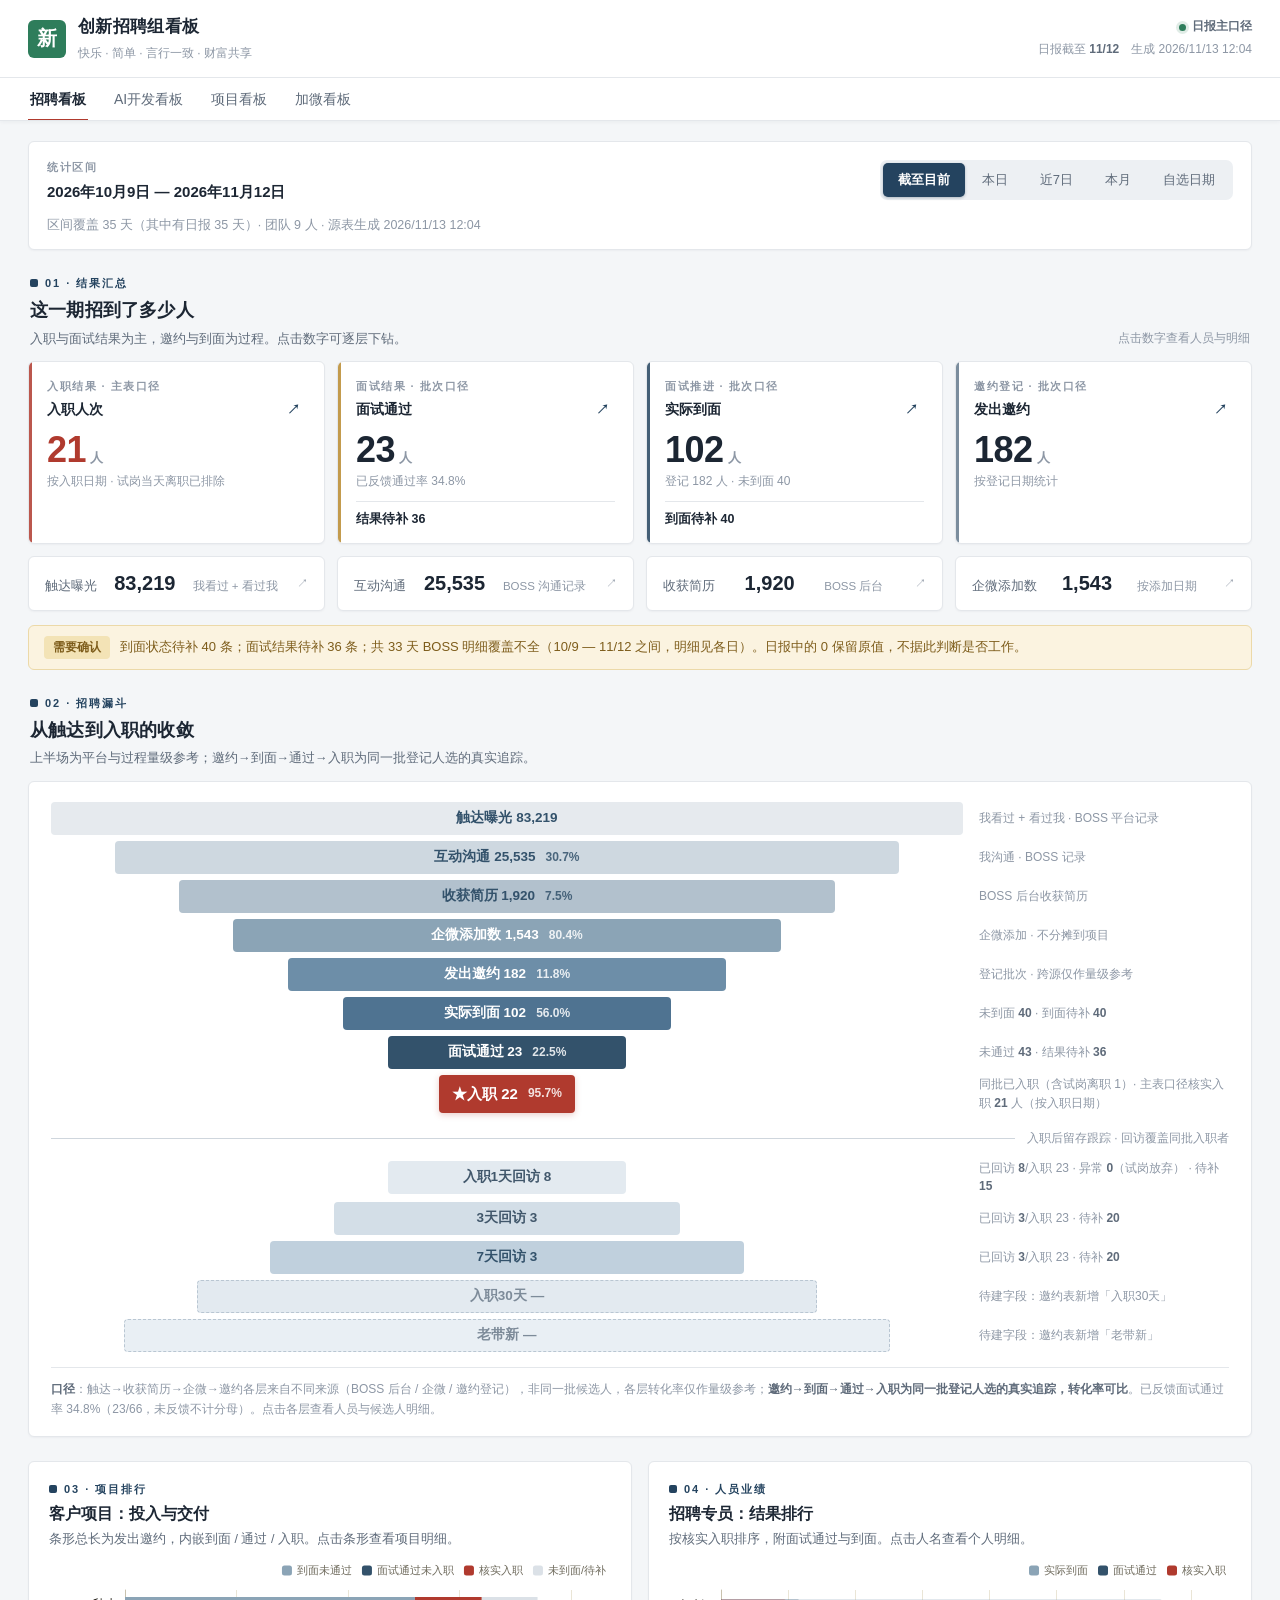
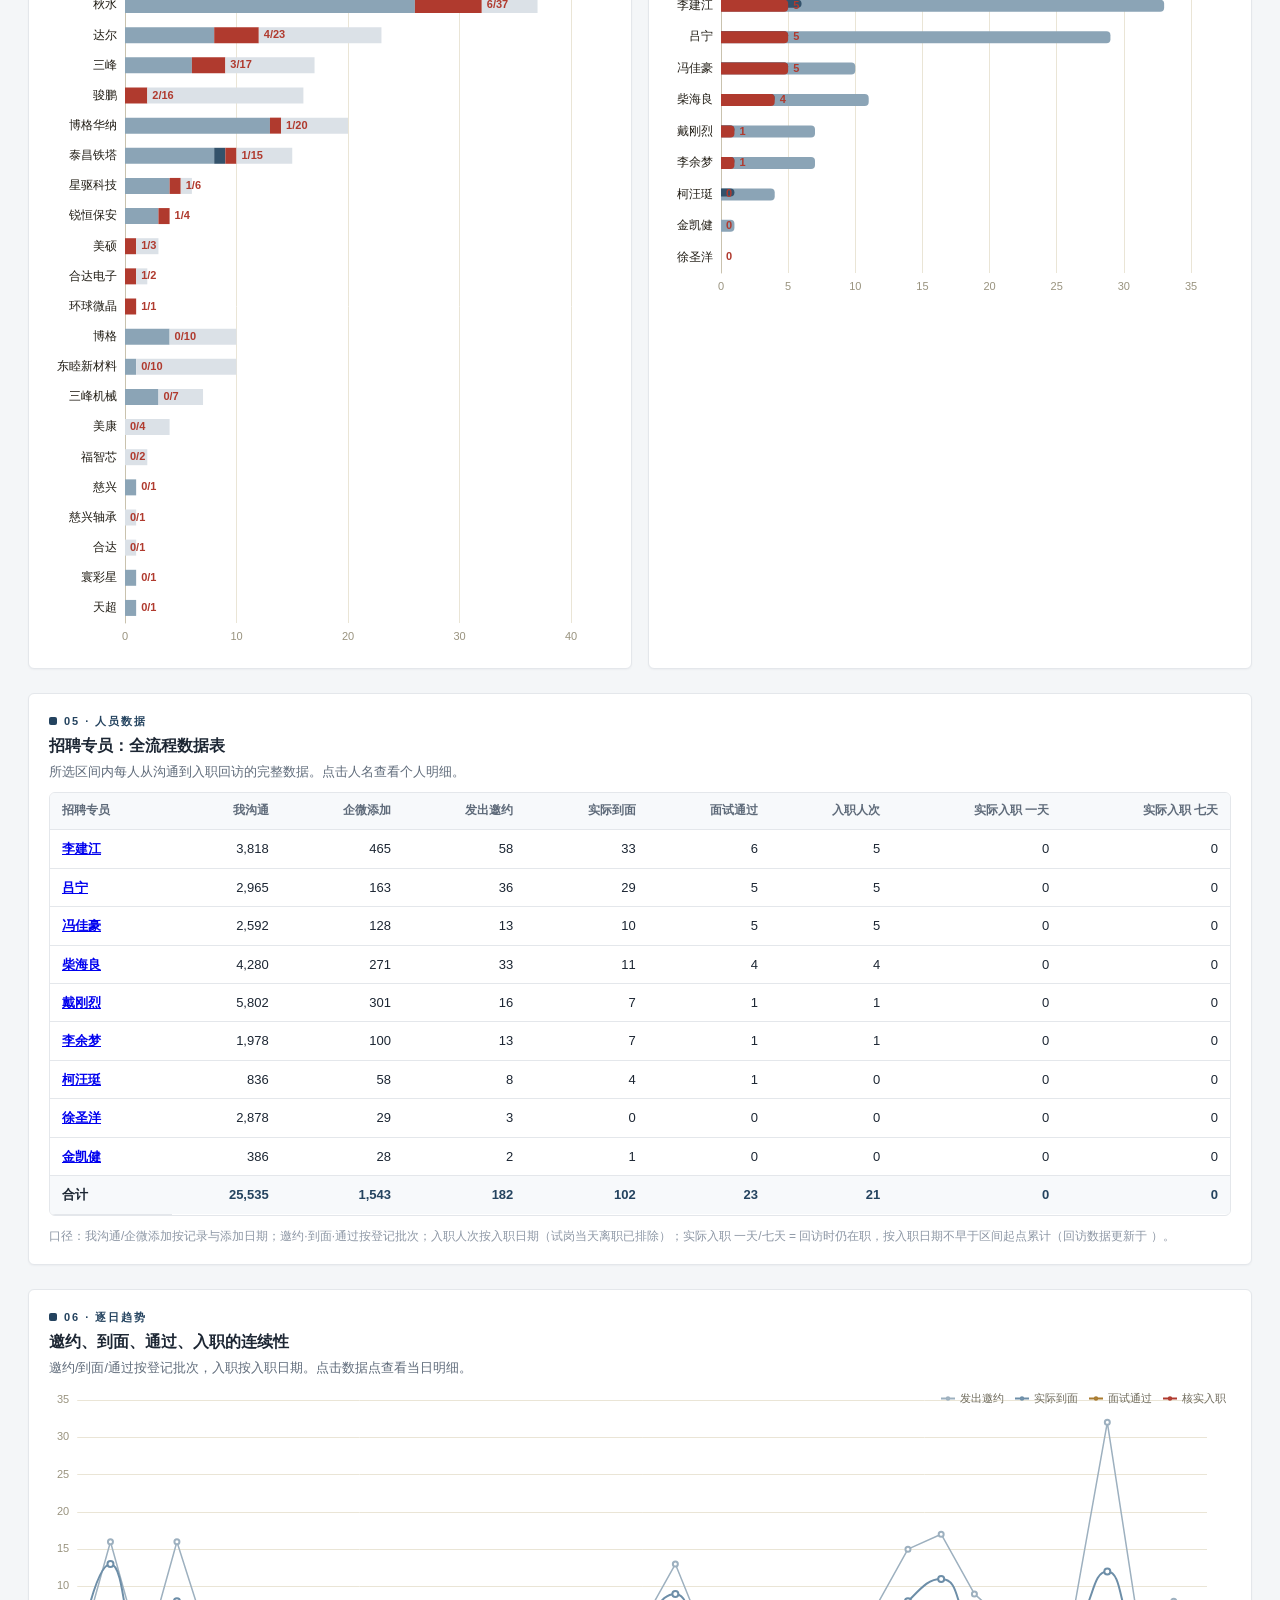
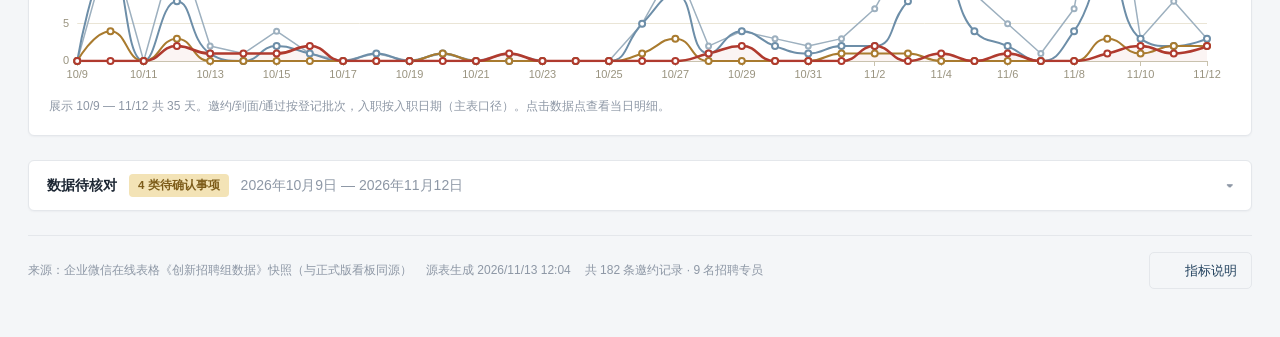
==== commit 01182e9c: "看板备份 2026-11-19：与线上 new.jiebo.vip/dashboard/ 完全一致 - 项目池只统计进行中项目，新增累计合作项目数（16）与项目状态口径 - 项目池角色莫奈色系固定色，" ====
--- a/index.html
+++ b/index.html
@@ -222,7 +222,7 @@
             <div>
               <div class="section-eyebrow"><span class="section-indicator" aria-hidden="true"></span>02 · 项目池</div>
               <h2 class="panel-title">每个项目池里有哪些账号在挂</h2>
-              <p class="section-subtitle">项目池 = BOSS 账号挂靠的客户；卡片列出该项目池内的全部账号，点击卡片查看每个账号挂的岗位与最近数据。</p>
+              <p class="section-subtitle">项目池 = BOSS 账号挂靠的客户；只统计进行中项目，暂停项目不计入。卡片列出该项目池内的全部账号，点击卡片查看每个账号挂的岗位与最近数据。</p>
             </div>
             <span id="pool-snapshot" class="section-helper"></span>
           </div>
@@ -258,7 +258,7 @@
             <div>
               <div class="section-eyebrow"><span class="section-indicator" aria-hidden="true"></span>05 · 项目清单</div>
               <h2 class="panel-title">正式合作项目明细</h2>
-              <p class="section-subtitle">点击项目行查看亮点、劣势、费用、对接客服与合作细节。</p>
+              <p class="section-subtitle">含项目状态与累计已招到人数；点击项目行查看招到的人（哪天谁招的）、亮点、劣势、费用与合作细节。</p>
             </div>
           </div>
           <div id="proj-table"></div>
@@ -279,11 +279,16 @@
         </section>
 
         <section class="surface trend-panel" aria-label="每日加微趋势">
-          <div class="panel-heading">
+          <div class="panel-heading heading-with-tools">
             <div>
               <div class="section-eyebrow"><span class="section-indicator" aria-hidden="true"></span>02 · 每日加微趋势</div>
               <h2 class="panel-title">逐日加微数量走势</h2>
-              <p class="section-subtitle">按添加时间统计。点击数据点查看当日加微明细。</p>
+              <p class="section-subtitle">按添加时间统计；含每人的莫奈色系曲线，点击图例可单独查看某人，点击数据点查看当日加微明细。</p>
+            </div>
+            <div class="trend-scope" role="group" aria-label="加微趋势时间范围">
+              <button type="button" class="preset-button is-active" data-jw-scope="all" aria-pressed="true">累计</button>
+              <button type="button" class="preset-button" data-jw-scope="month" aria-pressed="false">本月</button>
+              <button type="button" class="preset-button" data-jw-scope="week" aria-pressed="false">本周</button>
             </div>
           </div>
           <div id="jw-trend" class="chart-box"></div>
--- a/styles.css
+++ b/styles.css
@@ -217,6 +217,8 @@
 .badge--blue { background: var(--navy-bg); color: var(--navy); }
 .badge--teal { background: var(--red-bg); color: var(--red); }
 .badge--gray { background: #eef1f4; color: var(--muted); }
+.badge--green { background: #e1f1e8; color: #2e7d5b; }
+.badge--red { background: var(--red-bg); color: var(--red); }
 
 /* ---------- 漏斗 ---------- */
 .funnel-surface { padding: 20px 22px 16px; }
@@ -238,6 +240,7 @@
 .hg-gap .line { flex: 1; height: 1px; background: var(--line2); }
 .hg-gap .gt { font-size: 12px; color: var(--faint); white-space: nowrap; }
 .hg-shell .hg-bar { background: repeating-linear-gradient(45deg, #f0f3f6, #f0f3f6 8px, #e6ebf0 8px, #e6ebf0 16px); color: var(--faint); }
+.hg-bar--pending { border: 1px dashed #b9c6d2; box-shadow: none; }
 .funnel-note { font-size: 12px; color: var(--faint); margin-top: 15px; line-height: 1.7; border-top: 1px solid var(--line); padding-top: 11px; }
 .funnel-note b { color: var(--muted); }
 
@@ -513,3 +516,32 @@
 .proj-row:hover .row-arrow-cell { color: var(--navy); }
 .ai-task-arrow { flex: none; align-self: center; font-size: 11px; color: var(--faint); margin-left: 4px; }
 .ai-task-open:hover .ai-task-arrow { color: var(--navy); }
+
+/* ---------- 莫奈色系角色标识（项目池 + 加微曲线共用固定色） ---------- */
+.pool-chip { color: #3a4a58; }
+.pool-dot {
+  width: 8px; height: 8px; border-radius: 50%; flex: none;
+  background: var(--pc, #8ba4b6);
+  box-shadow: 0 0 0 1px rgba(255, 255, 255, .7) inset;
+}
+.person-dot {
+  display: inline-block; width: 8px; height: 8px; border-radius: 50%;
+  margin-right: 6px; vertical-align: 0; flex: none;
+}
+
+/* ---------- 加微趋势时间切换（累计 / 本月 / 本周） ---------- */
+.heading-with-tools { display: flex; align-items: flex-end; justify-content: space-between; gap: 14px; flex-wrap: wrap; }
+.trend-scope { display: flex; gap: 2px; background: #edf0f3; border-radius: 7px; padding: 3px; flex: none; }
+.trend-scope .preset-button { padding: 5px 13px; font-size: 12.5px; }
+
+/* ---------- 项目清单：已招到人数列 ---------- */
+.hire-cell { font-variant-numeric: tabular-nums; }
+.hire-cell b { color: var(--red); font-size: 13.5px; }
+
+/* ---------- 弹窗内跨模块互通链接行 ---------- */
+.cross-links {
+  margin: 6px 0 4px; font-size: 12.5px;
+  display: flex; align-items: baseline; gap: 14px; flex-wrap: wrap;
+}
+.cross-links .subtle { letter-spacing: .5px; }
+.cross-links .text-link { font-size: 12.5px; }
